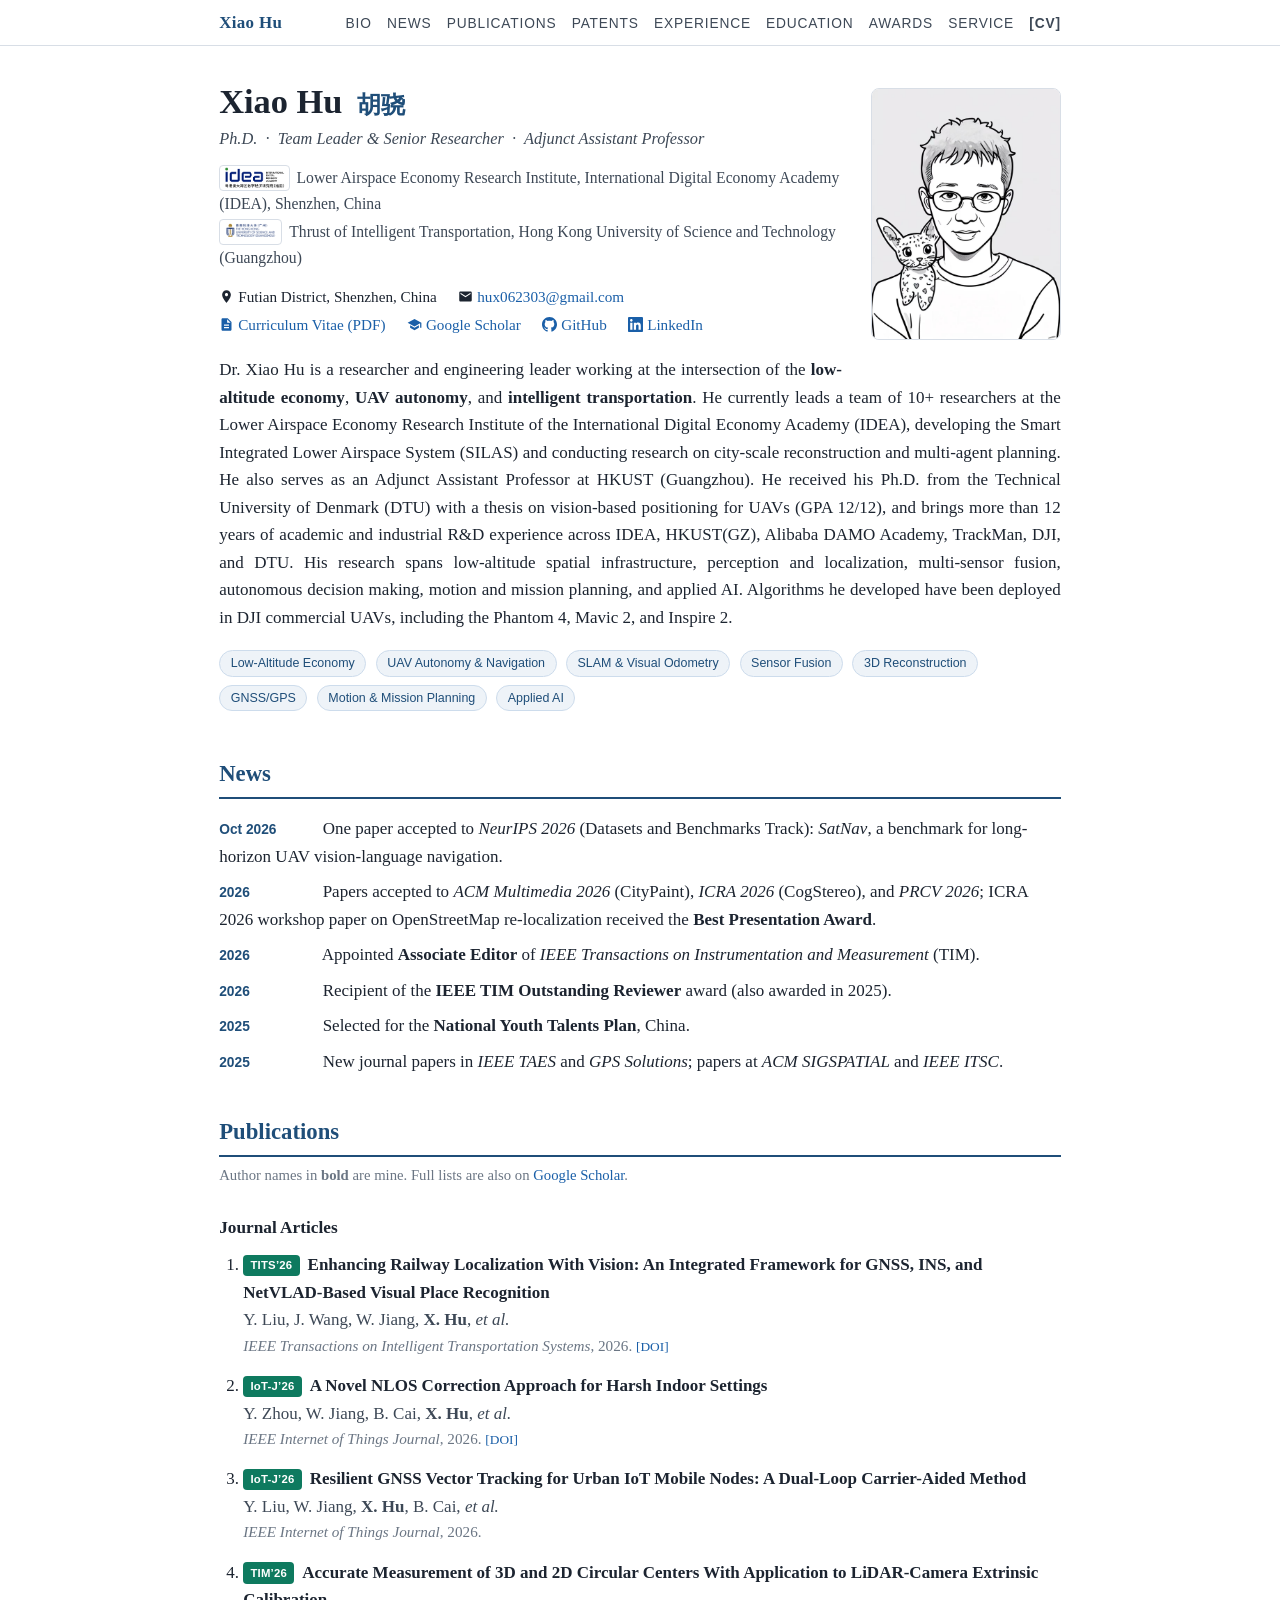
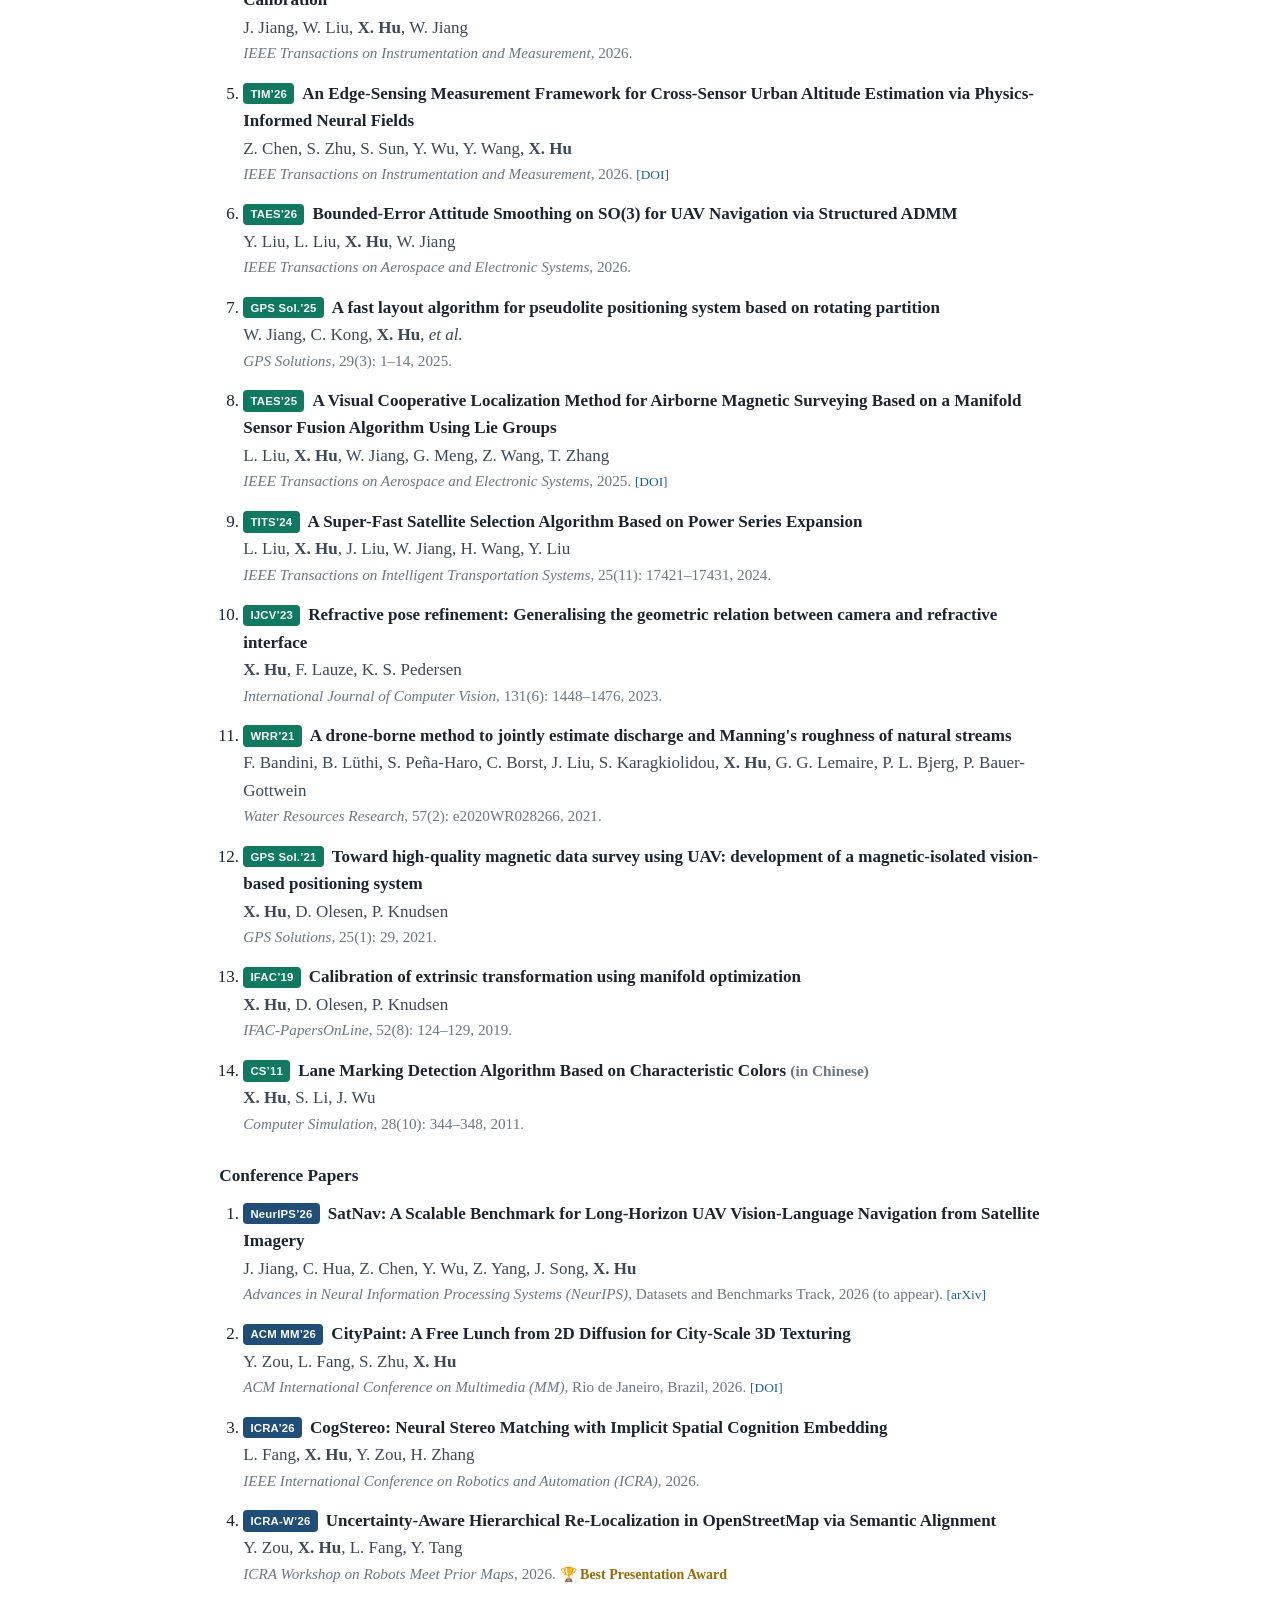
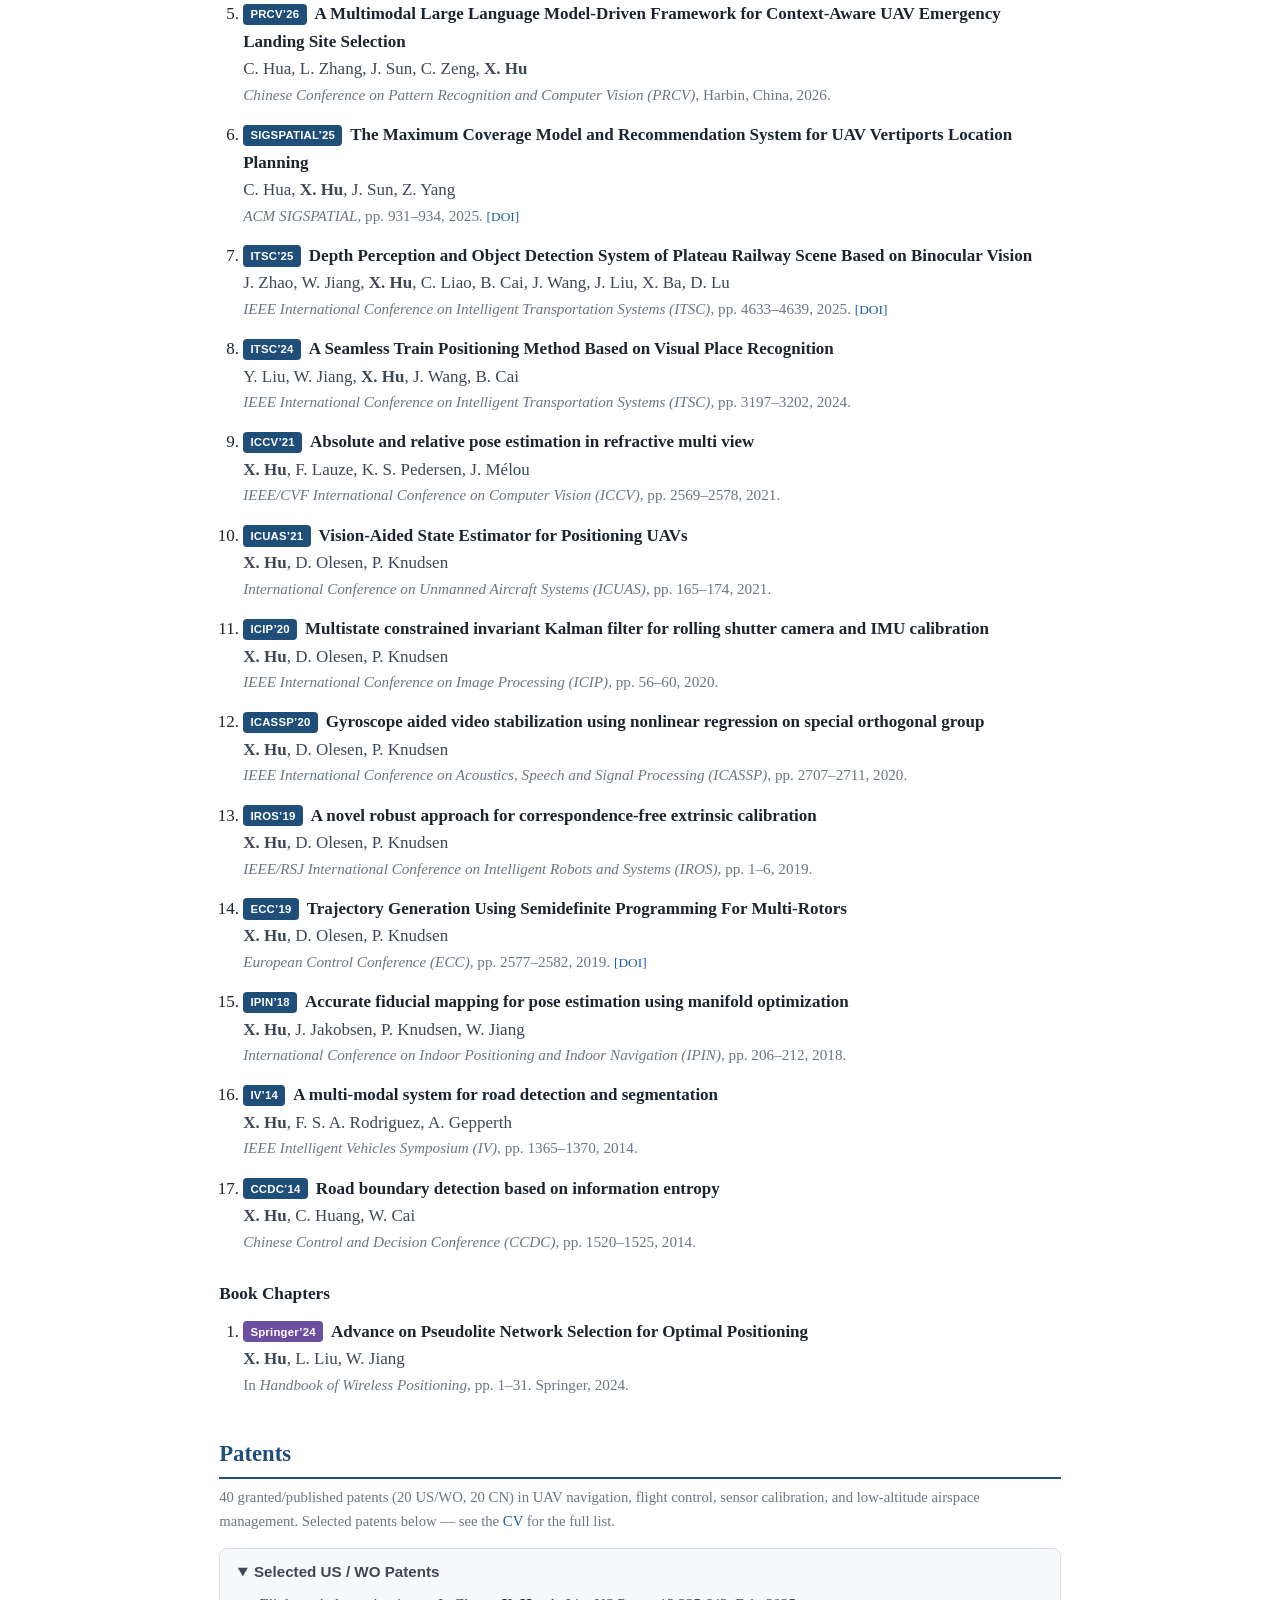
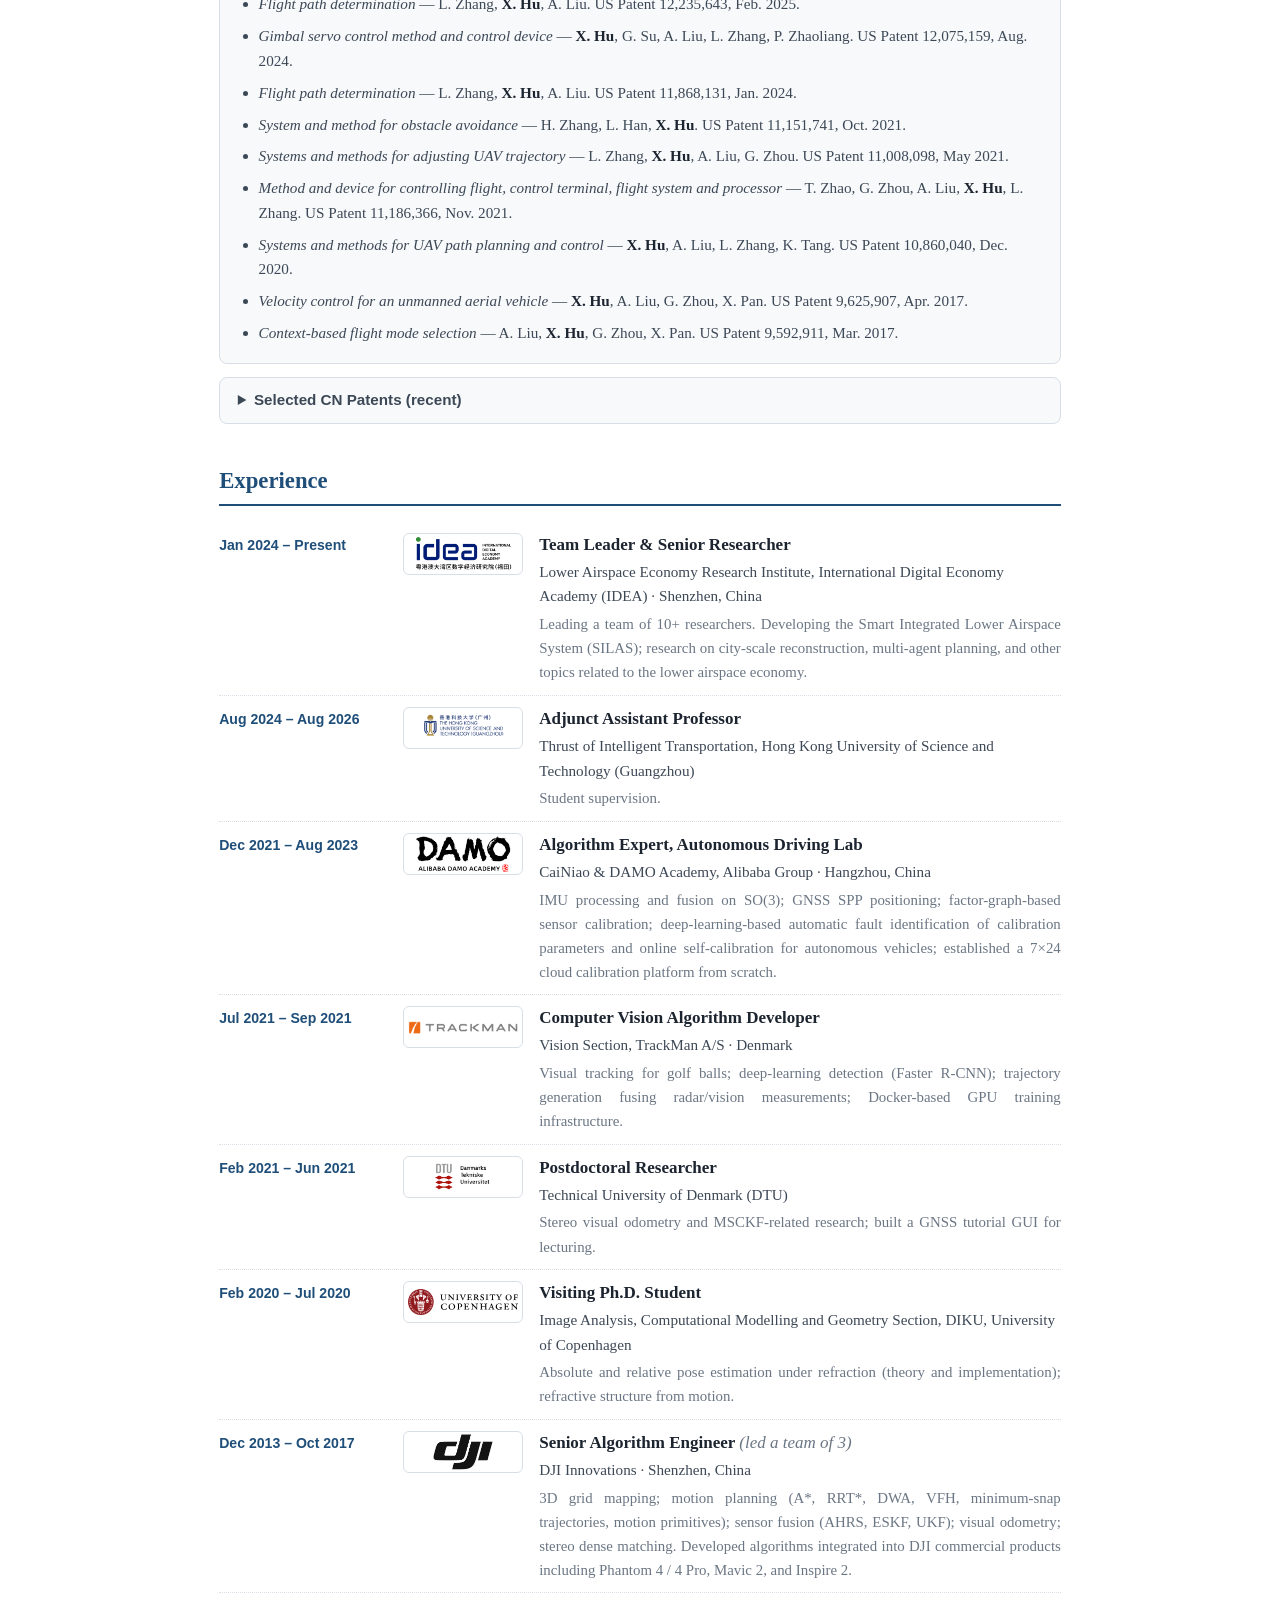
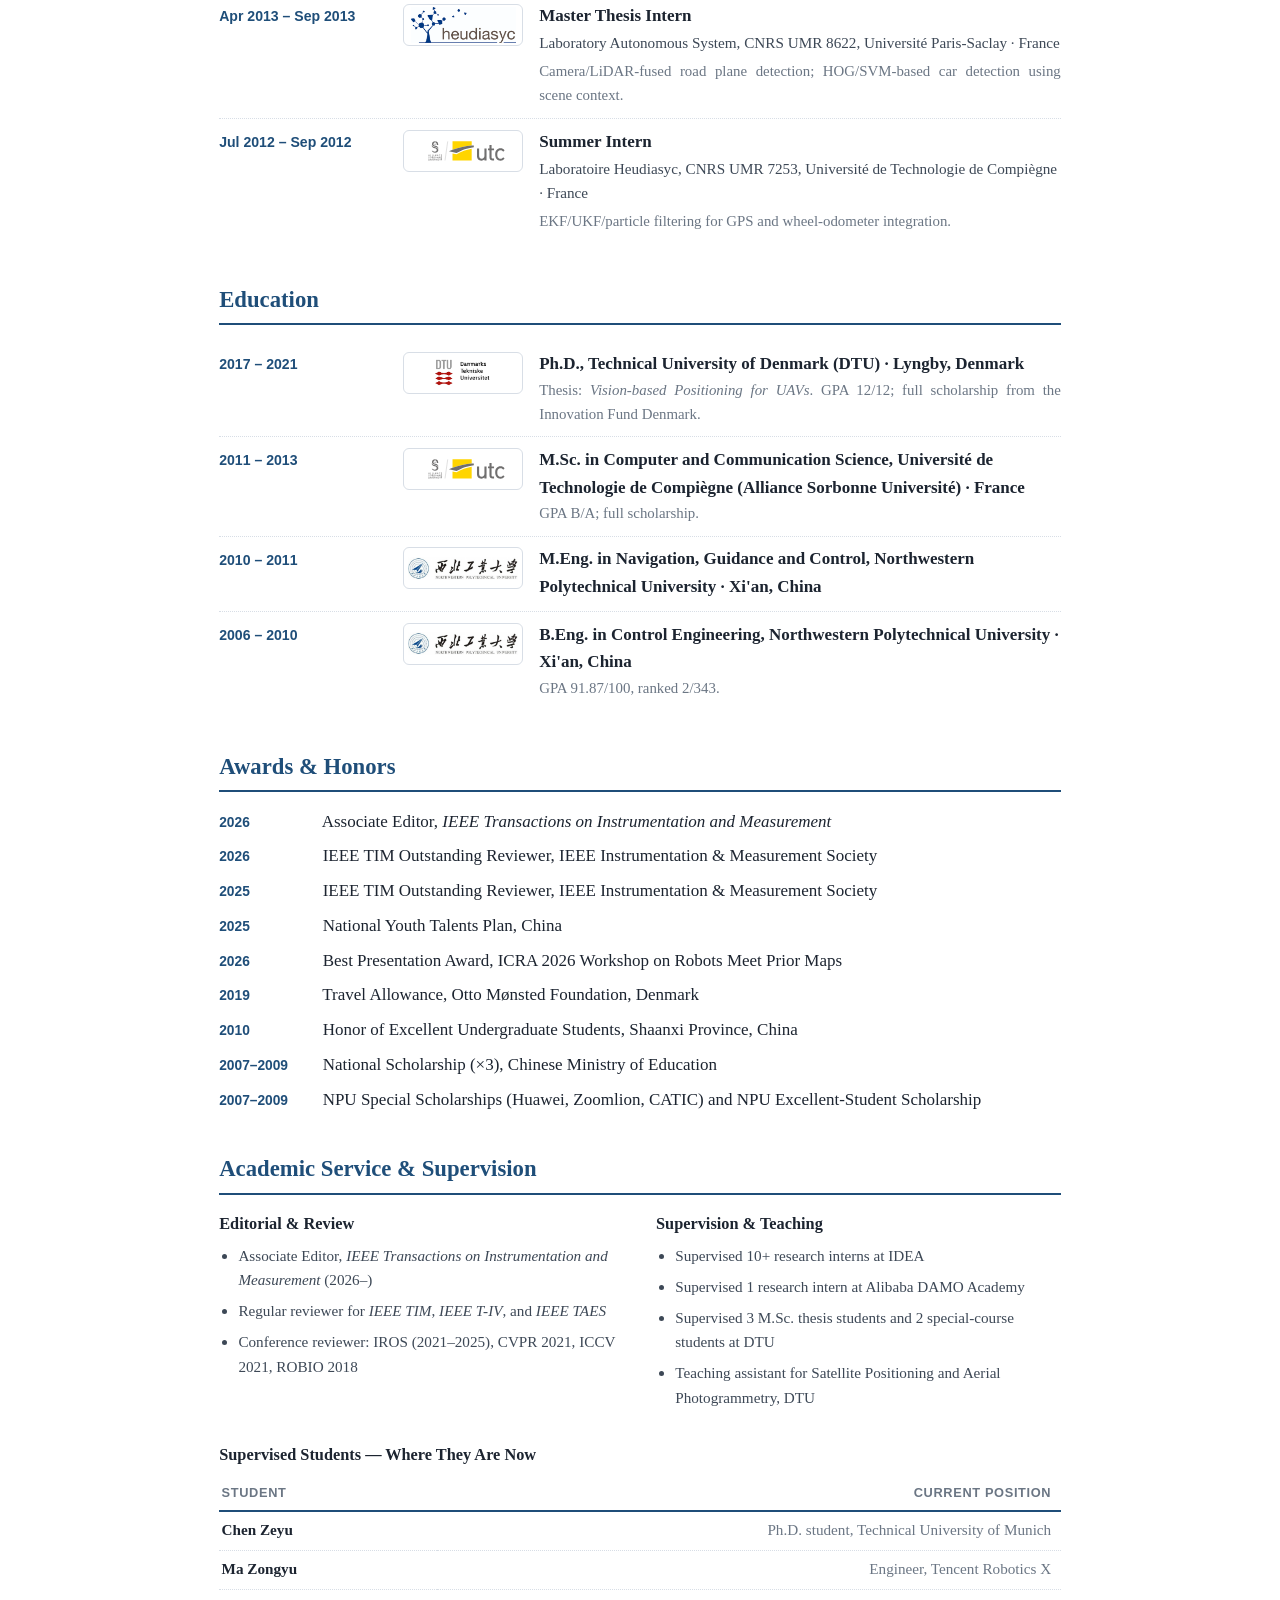
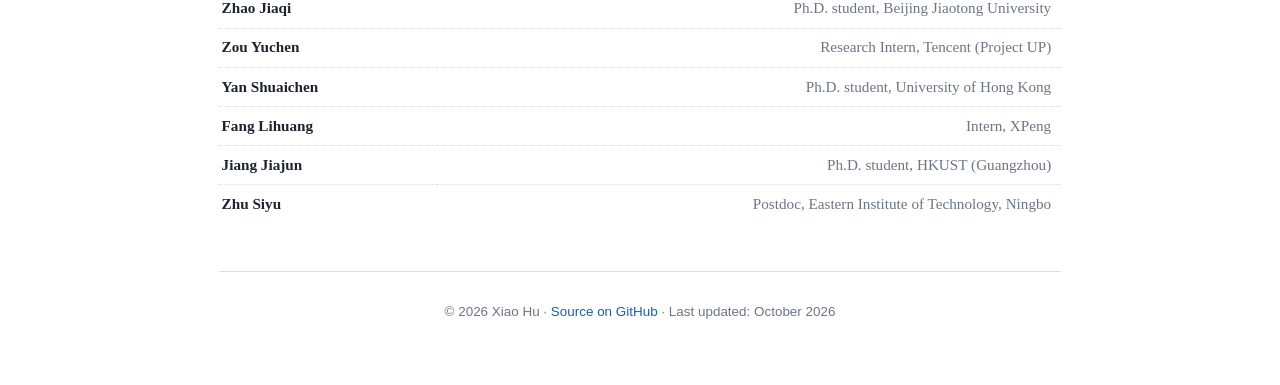
==== index.html @ ad6e4c11 "Students table: justify both ends (names left, positions right); add CSS cache-busting version" ====
<!DOCTYPE html>
<html lang="en">
<head>
  <meta charset="utf-8">
  <meta name="viewport" content="width=device-width, initial-scale=1">
  <title>Xiao Hu (胡骁) — Low-Altitude Economy, UAV Autonomy &amp; Computer Vision</title>
  <meta name="description" content="Dr. Xiao Hu — Team Leader &amp; Senior Researcher at the Lower Airspace Economy Research Institute, IDEA; Adjunct Assistant Professor at HKUST (Guangzhou). Research on UAV autonomy, perception &amp; localization, sensor fusion, and the low-altitude economy.">
  <meta name="author" content="Xiao Hu">
  <meta property="og:title" content="Xiao Hu (胡骁)">
  <meta property="og:description" content="Low-altitude economy, UAV autonomy, perception &amp; localization, sensor fusion.">
  <meta property="og:type" content="profile">
  <link rel="icon" href="data:image/svg+xml,%3Csvg xmlns='http://www.w3.org/2000/svg' viewBox='0 0 64 64'%3E%3Crect width='64' height='64' rx='10' fill='%231f4e79'/%3E%3Ctext x='32' y='42' font-family='Georgia,serif' font-size='26' font-weight='bold' fill='white' text-anchor='middle'%3EXH%3C/text%3E%3C/svg%3E">
  <link rel="stylesheet" href="css/style.css?v=3">
</head>
<body>

<nav class="topnav" id="top" aria-label="Section navigation">
  <div class="nav-inner">
    <a class="nav-name" href="#top">Xiao Hu</a>
    <div class="nav-links">
      <a href="#bio">Bio</a>
      <a href="#news">News</a>
      <a href="#publications">Publications</a>
      <a href="#patents">Patents</a>
      <a href="#experience">Experience</a>
      <a href="#education">Education</a>
      <a href="#awards">Awards</a>
      <a href="#service">Service</a>
      <a class="nav-cv" href="files/cv.pdf" target="_blank" rel="noopener">[CV]</a>
    </div>
  </div>
</nav>

<main class="page">

  <!-- ================= Header ================= -->
  <header class="site-header" id="bio">
    <img class="avatar" src="images/avatar.jpg" alt="Portrait of Xiao Hu" width="220" height="220">
    <h1>Xiao Hu <span class="cn-name">胡骁</span></h1>
    <p class="role">Ph.D. &nbsp;·&nbsp; Team Leader &amp; Senior Researcher &nbsp;·&nbsp; Adjunct Assistant Professor</p>
    <ul class="affiliations">
      <li><img class="affil-logo" src="images/logos/idea.png" alt="IDEA logo" loading="lazy"><a href="https://idea.edu.cn/" target="_blank" rel="noopener">Lower Airspace Economy Research Institute, International Digital Economy Academy (IDEA)</a>, Shenzhen, China</li>
      <li><img class="affil-logo" src="images/logos/hkust-gz.png" alt="HKUST (Guangzhou) logo" loading="lazy"><a href="https://www.hkust-gz.edu.cn/" target="_blank" rel="noopener">Thrust of Intelligent Transportation, Hong Kong University of Science and Technology (Guangzhou)</a></li>
    </ul>
    <p class="contact">
      <span class="contact-item"><svg viewBox="0 0 24 24" aria-hidden="true"><path d="M12 2C8.13 2 5 5.13 5 9c0 5.25 7 13 7 13s7-7.75 7-13c0-3.87-3.13-7-7-7zm0 9.5c-1.38 0-2.5-1.12-2.5-2.5s1.12-2.5 2.5-2.5 2.5 1.12 2.5 2.5-1.12 2.5-2.5 2.5z"/></svg>Futian District, Shenzhen, China</span>
      <span class="contact-item"><svg viewBox="0 0 24 24" aria-hidden="true"><path d="M20 4H4c-1.1 0-1.99.9-1.99 2L2 18c0 1.1.9 2 2 2h16c1.1 0 2-.9 2-2V6c0-1.1-.9-2-2-2zm0 4l-8 5-8-5V6l8 5 8-5v2z"/></svg><a href="mailto:hux062303@gmail.com">hux062303<span style="display:none">-anti-spam-</span>@gmail.com</a></span>
    </p>
    <p class="contact">
      <span class="contact-item"><a href="files/cv.pdf" target="_blank" rel="noopener"><svg viewBox="0 0 24 24" aria-hidden="true"><path d="M14 2H6c-1.1 0-1.99.9-1.99 2L4 20c0 1.1.89 2 1.99 2H18c1.1 0 2-.9 2-2V8l-6-6zm2 16H8v-2h8v2zm0-4H8v-2h8v2zm-3-5V3.5L18.5 9H13z"/></svg>Curriculum Vitae (PDF)</a></span>
      <span class="contact-item"><a href="https://scholar.google.com/citations?user=Ra7B_EoAAAAJ&amp;hl=en" target="_blank" rel="noopener"><svg viewBox="0 0 24 24" aria-hidden="true"><path d="M5 13.18v4L12 21l7-3.82v-4L12 17l-7-3.82zM12 3L1 9l11 6 9-4.91V17h2V9L12 3z"/></svg>Google Scholar</a></span>
      <span class="contact-item"><a href="https://github.com/xiahaa" target="_blank" rel="noopener"><svg viewBox="0 0 24 24" aria-hidden="true"><path d="M12 0c-6.626 0-12 5.373-12 12 0 5.302 3.438 9.8 8.207 11.387.599.111.793-.261.793-.577v-2.234c-3.338.726-4.033-1.416-4.033-1.416-.546-1.387-1.333-1.756-1.333-1.756-1.089-.745.083-.729.083-.729 1.205.084 1.839 1.237 1.839 1.237 1.07 1.834 2.807 1.304 3.492.997.107-.775.418-1.305.762-1.604-2.665-.305-5.467-1.334-5.467-5.931 0-1.311.469-2.381 1.236-3.221-.124-.303-.535-1.524.117-3.176 0 0 1.008-.322 3.301 1.23.957-.266 1.983-.399 3.003-.404 1.02.005 2.047.138 3.006.404 2.291-1.552 3.297-1.23 3.297-1.23.653 1.653.242 2.874.118 3.176.77.84 1.235 1.911 1.235 3.221 0 4.609-2.807 5.624-5.479 5.921.43.372.823 1.102.823 2.222v3.293c0 .319.192.694.801.576 4.765-1.589 8.199-6.086 8.199-11.386 0-6.627-5.373-12-12-12z"/></svg>GitHub</a></span>
      <span class="contact-item"><a href="https://www.linkedin.com/in/xiao-hu-9a213242/" target="_blank" rel="noopener"><svg viewBox="0 0 24 24" aria-hidden="true"><path d="M20.447 20.452h-3.554v-5.569c0-1.328-.027-3.037-1.852-3.037-1.853 0-2.136 1.445-2.136 2.939v5.667H9.351V9h3.414v1.561h.046c.477-.9 1.637-1.85 3.37-1.85 3.601 0 4.267 2.37 4.267 5.455v6.286zM5.337 7.433c-1.144 0-2.063-.926-2.063-2.065 0-1.138.92-2.063 2.063-2.063 1.14 0 2.064.925 2.064 2.063 0 1.139-.925 2.065-2.064 2.065zm1.782 13.019H3.555V9h3.564v11.452zM22.225 0H1.771C.792 0 0 .774 0 1.729v20.542C0 23.227.792 24 1.771 24h20.451C23.2 24 24 23.227 24 22.271V1.729C24 .774 23.2 0 22.225 0z"/></svg>LinkedIn</a></span>
    </p>

    <p class="bio">
      Dr. Xiao Hu is a researcher and engineering leader working at the intersection of the
      <strong>low-altitude economy</strong>, <strong>UAV autonomy</strong>, and <strong>intelligent transportation</strong>.
      He currently leads a team of 10+ researchers at the Lower Airspace Economy Research Institute of the
      International Digital Economy Academy (IDEA), developing the Smart Integrated Lower Airspace System (SILAS)
      and conducting research on city-scale reconstruction and multi-agent planning. He also serves as an Adjunct
      Assistant Professor at HKUST (Guangzhou). He received his Ph.D. from the Technical University of Denmark (DTU)
      with a thesis on vision-based positioning for UAVs (GPA 12/12), and brings more than 12 years of academic and
      industrial R&amp;D experience across IDEA, HKUST(GZ), Alibaba DAMO Academy, TrackMan, DJI, and DTU.
      His research spans low-altitude spatial infrastructure, perception and localization, multi-sensor fusion,
      autonomous decision making, motion and mission planning, and applied AI. Algorithms he developed have been
      deployed in DJI commercial UAVs, including the Phantom 4, Mavic 2, and Inspire 2.
    </p>

    <p class="interests">
      <span class="chip">Low-Altitude Economy</span>
      <span class="chip">UAV Autonomy &amp; Navigation</span>
      <span class="chip">SLAM &amp; Visual Odometry</span>
      <span class="chip">Sensor Fusion</span>
      <span class="chip">3D Reconstruction</span>
      <span class="chip">GNSS/GPS</span>
      <span class="chip">Motion &amp; Mission Planning</span>
      <span class="chip">Applied AI</span>
    </p>
  </header>

  <!-- ================= News ================= -->
  <section id="news" class="section">
    <h2>News</h2>
    <ul class="news-list">
      <li><span class="date">Oct 2026</span> One paper accepted to <em>NeurIPS 2026</em> (Datasets and Benchmarks Track): <em>SatNav</em>, a benchmark for long-horizon UAV vision-language navigation.</li>
      <li><span class="date">2026</span> Papers accepted to <em>ACM Multimedia 2026</em> (CityPaint), <em>ICRA 2026</em> (CogStereo), and <em>PRCV 2026</em>; ICRA 2026 workshop paper on OpenStreetMap re-localization received the <strong>Best Presentation Award</strong>.</li>
      <li><span class="date">2026</span> Appointed <strong>Associate Editor</strong> of <em>IEEE Transactions on Instrumentation and Measurement</em> (TIM).</li>
      <li><span class="date">2026</span> Recipient of the <strong>IEEE TIM Outstanding Reviewer</strong> award (also awarded in 2025).</li>
      <li><span class="date">2025</span> Selected for the <strong>National Youth Talents Plan</strong>, China.</li>
      <li><span class="date">2025</span> New journal papers in <em>IEEE TAES</em> and <em>GPS Solutions</em>; papers at <em>ACM SIGSPATIAL</em> and <em>IEEE ITSC</em>.</li>
    </ul>
  </section>

  <!-- ================= Publications ================= -->
  <section id="publications" class="section">
    <h2>Publications</h2>
    <p class="section-note">Author names in <strong>bold</strong> are mine. Full lists are also on
      <a href="https://scholar.google.com/citations?user=Ra7B_EoAAAAJ&amp;hl=en" target="_blank" rel="noopener">Google Scholar</a>.</p>

    <h3 class="pub-group">Journal Articles</h3>
    <ol class="pubs">
      <li>
        <div class="pub-title"><span class="venue-badge vb-journal">TITS’26</span>Enhancing Railway Localization With Vision: An Integrated Framework for GNSS, INS, and NetVLAD-Based Visual Place Recognition</div>
        <div class="pub-authors">Y. Liu, J. Wang, W. Jiang, <strong>X. Hu</strong>, <em>et al.</em></div>
        <div class="pub-venue"><em>IEEE Transactions on Intelligent Transportation Systems</em>, 2026. <a class="pub-link" href="https://doi.org/10.1109/TITS.2026.3676455" target="_blank" rel="noopener">[DOI]</a></div>
      </li>
      <li>
        <div class="pub-title"><span class="venue-badge vb-journal">IoT-J’26</span>A Novel NLOS Correction Approach for Harsh Indoor Settings</div>
        <div class="pub-authors">Y. Zhou, W. Jiang, B. Cai, <strong>X. Hu</strong>, <em>et al.</em></div>
        <div class="pub-venue"><em>IEEE Internet of Things Journal</em>, 2026. <a class="pub-link" href="https://doi.org/10.1109/JIOT.2026.3658778" target="_blank" rel="noopener">[DOI]</a></div>
      </li>
      <li>
        <div class="pub-title"><span class="venue-badge vb-journal">IoT-J’26</span>Resilient GNSS Vector Tracking for Urban IoT Mobile Nodes: A Dual-Loop Carrier-Aided Method</div>
        <div class="pub-authors">Y. Liu, W. Jiang, <strong>X. Hu</strong>, B. Cai, <em>et al.</em></div>
        <div class="pub-venue"><em>IEEE Internet of Things Journal</em>, 2026.</div>
      </li>
      <li>
        <div class="pub-title"><span class="venue-badge vb-journal">TIM’26</span>Accurate Measurement of 3D and 2D Circular Centers With Application to LiDAR-Camera Extrinsic Calibration</div>
        <div class="pub-authors">J. Jiang, W. Liu, <strong>X. Hu</strong>, W. Jiang</div>
        <div class="pub-venue"><em>IEEE Transactions on Instrumentation and Measurement</em>, 2026.</div>
      </li>
      <li>
        <div class="pub-title"><span class="venue-badge vb-journal">TIM’26</span>An Edge-Sensing Measurement Framework for Cross-Sensor Urban Altitude Estimation via Physics-Informed Neural Fields</div>
        <div class="pub-authors">Z. Chen, S. Zhu, S. Sun, Y. Wu, Y. Wang, <strong>X. Hu</strong></div>
        <div class="pub-venue"><em>IEEE Transactions on Instrumentation and Measurement</em>, 2026. <a class="pub-link" href="https://doi.org/10.1109/TIM.2026.3699687" target="_blank" rel="noopener">[DOI]</a></div>
      </li>
      <li>
        <div class="pub-title"><span class="venue-badge vb-journal">TAES’26</span>Bounded-Error Attitude Smoothing on SO(3) for UAV Navigation via Structured ADMM</div>
        <div class="pub-authors">Y. Liu, L. Liu, <strong>X. Hu</strong>, W. Jiang</div>
        <div class="pub-venue"><em>IEEE Transactions on Aerospace and Electronic Systems</em>, 2026.</div>
      </li>
      <li>
        <div class="pub-title"><span class="venue-badge vb-journal">GPS Sol.’25</span>A fast layout algorithm for pseudolite positioning system based on rotating partition</div>
        <div class="pub-authors">W. Jiang, C. Kong, <strong>X. Hu</strong>, <em>et al.</em></div>
        <div class="pub-venue"><em>GPS Solutions</em>, 29(3): 1–14, 2025.</div>
      </li>
      <li>
        <div class="pub-title"><span class="venue-badge vb-journal">TAES’25</span>A Visual Cooperative Localization Method for Airborne Magnetic Surveying Based on a Manifold Sensor Fusion Algorithm Using Lie Groups</div>
        <div class="pub-authors">L. Liu, <strong>X. Hu</strong>, W. Jiang, G. Meng, Z. Wang, T. Zhang</div>
        <div class="pub-venue"><em>IEEE Transactions on Aerospace and Electronic Systems</em>, 2025. <a class="pub-link" href="https://doi.org/10.1109/TAES.2025.3585902" target="_blank" rel="noopener">[DOI]</a></div>
      </li>
      <li>
        <div class="pub-title"><span class="venue-badge vb-journal">TITS’24</span>A Super-Fast Satellite Selection Algorithm Based on Power Series Expansion</div>
        <div class="pub-authors">L. Liu, <strong>X. Hu</strong>, J. Liu, W. Jiang, H. Wang, Y. Liu</div>
        <div class="pub-venue"><em>IEEE Transactions on Intelligent Transportation Systems</em>, 25(11): 17421–17431, 2024.</div>
      </li>
      <li>
        <div class="pub-title"><span class="venue-badge vb-journal">IJCV’23</span>Refractive pose refinement: Generalising the geometric relation between camera and refractive interface</div>
        <div class="pub-authors"><strong>X. Hu</strong>, F. Lauze, K. S. Pedersen</div>
        <div class="pub-venue"><em>International Journal of Computer Vision</em>, 131(6): 1448–1476, 2023.</div>
      </li>
      <li>
        <div class="pub-title"><span class="venue-badge vb-journal">WRR’21</span>A drone-borne method to jointly estimate discharge and Manning's roughness of natural streams</div>
        <div class="pub-authors">F. Bandini, B. Lüthi, S. Peña-Haro, C. Borst, J. Liu, S. Karagkiolidou, <strong>X. Hu</strong>, G. G. Lemaire, P. L. Bjerg, P. Bauer-Gottwein</div>
        <div class="pub-venue"><em>Water Resources Research</em>, 57(2): e2020WR028266, 2021.</div>
      </li>
      <li>
        <div class="pub-title"><span class="venue-badge vb-journal">GPS Sol.’21</span>Toward high-quality magnetic data survey using UAV: development of a magnetic-isolated vision-based positioning system</div>
        <div class="pub-authors"><strong>X. Hu</strong>, D. Olesen, P. Knudsen</div>
        <div class="pub-venue"><em>GPS Solutions</em>, 25(1): 29, 2021.</div>
      </li>
      <li>
        <div class="pub-title"><span class="venue-badge vb-journal">IFAC’19</span>Calibration of extrinsic transformation using manifold optimization</div>
        <div class="pub-authors"><strong>X. Hu</strong>, D. Olesen, P. Knudsen</div>
        <div class="pub-venue"><em>IFAC-PapersOnLine</em>, 52(8): 124–129, 2019.</div>
      </li>
      <li>
        <div class="pub-title"><span class="venue-badge vb-journal">CS’11</span>Lane Marking Detection Algorithm Based on Characteristic Colors <span class="pub-note">(in Chinese)</span></div>
        <div class="pub-authors"><strong>X. Hu</strong>, S. Li, J. Wu</div>
        <div class="pub-venue"><em>Computer Simulation</em>, 28(10): 344–348, 2011.</div>
      </li>
    </ol>

    <h3 class="pub-group">Conference Papers</h3>
    <ol class="pubs">
      <li>
        <div class="pub-title"><span class="venue-badge vb-conf">NeurIPS’26</span>SatNav: A Scalable Benchmark for Long-Horizon UAV Vision-Language Navigation from Satellite Imagery</div>
        <div class="pub-authors">J. Jiang, C. Hua, Z. Chen, Y. Wu, Z. Yang, J. Song, <strong>X. Hu</strong></div>
        <div class="pub-venue"><em>Advances in Neural Information Processing Systems (NeurIPS)</em>, Datasets and Benchmarks Track, 2026 (to appear). <a class="pub-link" href="https://arxiv.org/abs/2609.31507" target="_blank" rel="noopener">[arXiv]</a></div>
      </li>
      <li>
        <div class="pub-title"><span class="venue-badge vb-conf">ACM MM’26</span>CityPaint: A Free Lunch from 2D Diffusion for City-Scale 3D Texturing</div>
        <div class="pub-authors">Y. Zou, L. Fang, S. Zhu, <strong>X. Hu</strong></div>
        <div class="pub-venue"><em>ACM International Conference on Multimedia (MM)</em>, Rio de Janeiro, Brazil, 2026. <a class="pub-link" href="https://doi.org/10.1145/3767308.3835893" target="_blank" rel="noopener">[DOI]</a></div>
      </li>
      <li>
        <div class="pub-title"><span class="venue-badge vb-conf">ICRA’26</span>CogStereo: Neural Stereo Matching with Implicit Spatial Cognition Embedding</div>
        <div class="pub-authors">L. Fang, <strong>X. Hu</strong>, Y. Zou, H. Zhang</div>
        <div class="pub-venue"><em>IEEE International Conference on Robotics and Automation (ICRA)</em>, 2026.</div>
      </li>
      <li>
        <div class="pub-title"><span class="venue-badge vb-conf">ICRA-W’26</span>Uncertainty-Aware Hierarchical Re-Localization in OpenStreetMap via Semantic Alignment</div>
        <div class="pub-authors">Y. Zou, <strong>X. Hu</strong>, L. Fang, Y. Tang</div>
        <div class="pub-venue"><em>ICRA Workshop on Robots Meet Prior Maps</em>, 2026. <span class="award">🏆 Best Presentation Award</span></div>
      </li>
      <li>
        <div class="pub-title"><span class="venue-badge vb-conf">PRCV’26</span>A Multimodal Large Language Model-Driven Framework for Context-Aware UAV Emergency Landing Site Selection</div>
        <div class="pub-authors">C. Hua, L. Zhang, J. Sun, C. Zeng, <strong>X. Hu</strong></div>
        <div class="pub-venue"><em>Chinese Conference on Pattern Recognition and Computer Vision (PRCV)</em>, Harbin, China, 2026.</div>
      </li>
      <li>
        <div class="pub-title"><span class="venue-badge vb-conf">SIGSPATIAL’25</span>The Maximum Coverage Model and Recommendation System for UAV Vertiports Location Planning</div>
        <div class="pub-authors">C. Hua, <strong>X. Hu</strong>, J. Sun, Z. Yang</div>
        <div class="pub-venue"><em>ACM SIGSPATIAL</em>, pp. 931–934, 2025. <a class="pub-link" href="https://doi.org/10.1145/3748636.3764159" target="_blank" rel="noopener">[DOI]</a></div>
      </li>
      <li>
        <div class="pub-title"><span class="venue-badge vb-conf">ITSC’25</span>Depth Perception and Object Detection System of Plateau Railway Scene Based on Binocular Vision</div>
        <div class="pub-authors">J. Zhao, W. Jiang, <strong>X. Hu</strong>, C. Liao, B. Cai, J. Wang, J. Liu, X. Ba, D. Lu</div>
        <div class="pub-venue"><em>IEEE International Conference on Intelligent Transportation Systems (ITSC)</em>, pp. 4633–4639, 2025. <a class="pub-link" href="https://doi.org/10.1109/ITSC60802.2025.11423453" target="_blank" rel="noopener">[DOI]</a></div>
      </li>
      <li>
        <div class="pub-title"><span class="venue-badge vb-conf">ITSC’24</span>A Seamless Train Positioning Method Based on Visual Place Recognition</div>
        <div class="pub-authors">Y. Liu, W. Jiang, <strong>X. Hu</strong>, J. Wang, B. Cai</div>
        <div class="pub-venue"><em>IEEE International Conference on Intelligent Transportation Systems (ITSC)</em>, pp. 3197–3202, 2024.</div>
      </li>
      <li>
        <div class="pub-title"><span class="venue-badge vb-conf">ICCV’21</span>Absolute and relative pose estimation in refractive multi view</div>
        <div class="pub-authors"><strong>X. Hu</strong>, F. Lauze, K. S. Pedersen, J. Mélou</div>
        <div class="pub-venue"><em>IEEE/CVF International Conference on Computer Vision (ICCV)</em>, pp. 2569–2578, 2021.</div>
      </li>
      <li>
        <div class="pub-title"><span class="venue-badge vb-conf">ICUAS’21</span>Vision-Aided State Estimator for Positioning UAVs</div>
        <div class="pub-authors"><strong>X. Hu</strong>, D. Olesen, P. Knudsen</div>
        <div class="pub-venue"><em>International Conference on Unmanned Aircraft Systems (ICUAS)</em>, pp. 165–174, 2021.</div>
      </li>
      <li>
        <div class="pub-title"><span class="venue-badge vb-conf">ICIP’20</span>Multistate constrained invariant Kalman filter for rolling shutter camera and IMU calibration</div>
        <div class="pub-authors"><strong>X. Hu</strong>, D. Olesen, P. Knudsen</div>
        <div class="pub-venue"><em>IEEE International Conference on Image Processing (ICIP)</em>, pp. 56–60, 2020.</div>
      </li>
      <li>
        <div class="pub-title"><span class="venue-badge vb-conf">ICASSP’20</span>Gyroscope aided video stabilization using nonlinear regression on special orthogonal group</div>
        <div class="pub-authors"><strong>X. Hu</strong>, D. Olesen, P. Knudsen</div>
        <div class="pub-venue"><em>IEEE International Conference on Acoustics, Speech and Signal Processing (ICASSP)</em>, pp. 2707–2711, 2020.</div>
      </li>
      <li>
        <div class="pub-title"><span class="venue-badge vb-conf">IROS’19</span>A novel robust approach for correspondence-free extrinsic calibration</div>
        <div class="pub-authors"><strong>X. Hu</strong>, D. Olesen, P. Knudsen</div>
        <div class="pub-venue"><em>IEEE/RSJ International Conference on Intelligent Robots and Systems (IROS)</em>, pp. 1–6, 2019.</div>
      </li>
      <li>
        <div class="pub-title"><span class="venue-badge vb-conf">ECC’19</span>Trajectory Generation Using Semidefinite Programming For Multi-Rotors</div>
        <div class="pub-authors"><strong>X. Hu</strong>, D. Olesen, P. Knudsen</div>
        <div class="pub-venue"><em>European Control Conference (ECC)</em>, pp. 2577–2582, 2019. <a class="pub-link" href="https://doi.org/10.23919/ECC.2019.8795662" target="_blank" rel="noopener">[DOI]</a></div>
      </li>
      <li>
        <div class="pub-title"><span class="venue-badge vb-conf">IPIN’18</span>Accurate fiducial mapping for pose estimation using manifold optimization</div>
        <div class="pub-authors"><strong>X. Hu</strong>, J. Jakobsen, P. Knudsen, W. Jiang</div>
        <div class="pub-venue"><em>International Conference on Indoor Positioning and Indoor Navigation (IPIN)</em>, pp. 206–212, 2018.</div>
      </li>
      <li>
        <div class="pub-title"><span class="venue-badge vb-conf">IV’14</span>A multi-modal system for road detection and segmentation</div>
        <div class="pub-authors"><strong>X. Hu</strong>, F. S. A. Rodriguez, A. Gepperth</div>
        <div class="pub-venue"><em>IEEE Intelligent Vehicles Symposium (IV)</em>, pp. 1365–1370, 2014.</div>
      </li>
      <li>
        <div class="pub-title"><span class="venue-badge vb-conf">CCDC’14</span>Road boundary detection based on information entropy</div>
        <div class="pub-authors"><strong>X. Hu</strong>, C. Huang, W. Cai</div>
        <div class="pub-venue"><em>Chinese Control and Decision Conference (CCDC)</em>, pp. 1520–1525, 2014.</div>
      </li>
    </ol>

    <h3 class="pub-group">Book Chapters</h3>
    <ol class="pubs">
      <li>
        <div class="pub-title"><span class="venue-badge vb-book">Springer’24</span>Advance on Pseudolite Network Selection for Optimal Positioning</div>
        <div class="pub-authors"><strong>X. Hu</strong>, L. Liu, W. Jiang</div>
        <div class="pub-venue">In <em>Handbook of Wireless Positioning</em>, pp. 1–31. Springer, 2024.</div>
      </li>
    </ol>

  </section>

  <!-- ================= Patents ================= -->
  <section id="patents" class="section">
    <h2>Patents</h2>
    <p class="section-note">40 granted/published patents (20 US/WO, 20 CN) in UAV navigation, flight control, sensor calibration, and low-altitude airspace management. Selected patents below — see the <a href="files/cv.pdf" target="_blank" rel="noopener">CV</a> for the full list.</p>

    <details class="patent-group" open>
      <summary><strong>Selected US / WO Patents</strong></summary>
      <ul class="patents">
        <li><em>Flight path determination</em> — L. Zhang, <strong>X. Hu</strong>, A. Liu. US Patent 12,235,643, Feb. 2025.</li>
        <li><em>Gimbal servo control method and control device</em> — <strong>X. Hu</strong>, G. Su, A. Liu, L. Zhang, P. Zhaoliang. US Patent 12,075,159, Aug. 2024.</li>
        <li><em>Flight path determination</em> — L. Zhang, <strong>X. Hu</strong>, A. Liu. US Patent 11,868,131, Jan. 2024.</li>
        <li><em>System and method for obstacle avoidance</em> — H. Zhang, L. Han, <strong>X. Hu</strong>. US Patent 11,151,741, Oct. 2021.</li>
        <li><em>Systems and methods for adjusting UAV trajectory</em> — L. Zhang, <strong>X. Hu</strong>, A. Liu, G. Zhou. US Patent 11,008,098, May 2021.</li>
        <li><em>Method and device for controlling flight, control terminal, flight system and processor</em> — T. Zhao, G. Zhou, A. Liu, <strong>X. Hu</strong>, L. Zhang. US Patent 11,186,366, Nov. 2021.</li>
        <li><em>Systems and methods for UAV path planning and control</em> — <strong>X. Hu</strong>, A. Liu, L. Zhang, K. Tang. US Patent 10,860,040, Dec. 2020.</li>
        <li><em>Velocity control for an unmanned aerial vehicle</em> — <strong>X. Hu</strong>, A. Liu, G. Zhou, X. Pan. US Patent 9,625,907, Apr. 2017.</li>
        <li><em>Context-based flight mode selection</em> — A. Liu, <strong>X. Hu</strong>, G. Zhou, X. Pan. US Patent 9,592,911, Mar. 2017.</li>
      </ul>
    </details>

    <details class="patent-group">
      <summary><strong>Selected CN Patents (recent)</strong></summary>
      <ul class="patents">
        <li><em>Navigation Methods and Devices for Space Mobile Devices</em> — J. Chen, J. Nie, H. Xiong, <strong>X. Hu</strong>, F. Chen, S. Li. CN Patent CN121,115,856 A, Dec. 2025.</li>
        <li><em>Unmanned Aerial Vehicle Landing Site Selection Recommendation Method</em> — J. Sun, C. Hua, <strong>X. Hu</strong>, Z. Yang, S. Li. CN Patent CN121,119,467 A, Dec. 2025.</li>
        <li><em>Optimization Method of Depth Estimation Model</em> — <strong>X. Hu</strong>, J. Zhao, J. Sun, S. Li. CN Patent CN121,120,739 A, Dec. 2025.</li>
        <li><em>Flight Path Planning Methods and Devices</em> — Y. Wang, Z. Chen, <strong>X. Hu</strong>, W. Nie, F. Chen, S. Li. CN Patent CN121,113,080 A, Dec. 2025.</li>
        <li><em>Configuration Method for an Optical Flow Estimation Model</em> — <strong>X. Hu</strong>, L. Fang, J. Sun, F. Chen, S. Li. CN Patent CN121,120,706 A, Dec. 2025.</li>
        <li><em>4D Space-Time Field Construction Based on Neural Field Reconstruction</em> — <strong>X. Hu</strong>, Z. Chen, Y. Ma, J. Sun, S. Li. CN Patent CN121,120,981 A, Dec. 2025.</li>
        <li><em>Methods and Devices for Predicting Flight Trajectories</em> — <strong>X. Hu</strong>, L. Lai, F. Chen, L. Wang, S. Li. CN Patent CN121,122,085 A, Dec. 2025.</li>
        <li><em>Space Mobile Equipment Identity Verification Method and Device</em> — <strong>X. Hu</strong>, Y. Zou, J. Sun, Y. Tang, S. Li. CN Patent CN120,150,951 A, Jun. 2025.</li>
        <li><em>Method and Device for Dividing Airspace</em> — J. Sun, Y. Tang, <strong>X. Hu</strong>, S. Li. CN Patent CN120,220,484 B, Jun. 2025.</li>
        <li><em>Method and Device for Tracking and Monitoring Low-Altitude Flying Objects</em> — Y. Tang, <strong>X. Hu</strong>, L. Wang, S. Li. CN Patent CN119,738,812 A, Apr. 2025.</li>
        <li><em>Fast Satellite Selection Method for Satellite Navigation Systems</em> — L. Liu, G. Meng, <strong>X. Hu</strong>, Z. Wang, W. Jiang. CN Patent CN118,091,714 A, May 2024.</li>
      </ul>
    </details>
  </section>

  <!-- ================= Experience ================= -->
  <section id="experience" class="section">
    <h2>Experience</h2>
    <ul class="timeline">
      <li>
        <div class="when">Jan 2024 – Present</div>
        <img class="org-logo" src="images/logos/idea.png" alt="" loading="lazy">
        <div class="what">
          <div class="title">Team Leader &amp; Senior Researcher</div>
          <div class="org">Lower Airspace Economy Research Institute, International Digital Economy Academy (IDEA) · Shenzhen, China</div>
          <div class="desc">Leading a team of 10+ researchers. Developing the Smart Integrated Lower Airspace System (SILAS); research on city-scale reconstruction, multi-agent planning, and other topics related to the lower airspace economy.</div>
        </div>
      </li>
      <li>
        <div class="when">Aug 2024 – Aug 2026</div>
        <img class="org-logo" src="images/logos/hkust-gz.png" alt="" loading="lazy">
        <div class="what">
          <div class="title">Adjunct Assistant Professor</div>
          <div class="org">Thrust of Intelligent Transportation, Hong Kong University of Science and Technology (Guangzhou)</div>
          <div class="desc">Student supervision.</div>
        </div>
      </li>
      <li>
        <div class="when">Dec 2021 – Aug 2023</div>
        <img class="org-logo" src="images/logos/alibaba.png" alt="" loading="lazy">
        <div class="what">
          <div class="title">Algorithm Expert, Autonomous Driving Lab</div>
          <div class="org">CaiNiao &amp; DAMO Academy, Alibaba Group · Hangzhou, China</div>
          <div class="desc">IMU processing and fusion on SO(3); GNSS SPP positioning; factor-graph-based sensor calibration; deep-learning-based automatic fault identification of calibration parameters and online self-calibration for autonomous vehicles; established a 7×24 cloud calibration platform from scratch.</div>
        </div>
      </li>
      <li>
        <div class="when">Jul 2021 – Sep 2021</div>
        <img class="org-logo" src="images/logos/TRACKMAN.png" alt="" loading="lazy">
        <div class="what">
          <div class="title">Computer Vision Algorithm Developer</div>
          <div class="org">Vision Section, TrackMan A/S · Denmark</div>
          <div class="desc">Visual tracking for golf balls; deep-learning detection (Faster R-CNN); trajectory generation fusing radar/vision measurements; Docker-based GPU training infrastructure.</div>
        </div>
      </li>
      <li>
        <div class="when">Feb 2021 – Jun 2021</div>
        <img class="org-logo" src="images/logos/DTU-logo.png" alt="" loading="lazy">
        <div class="what">
          <div class="title">Postdoctoral Researcher</div>
          <div class="org">Technical University of Denmark (DTU)</div>
          <div class="desc">Stereo visual odometry and MSCKF-related research; built a GNSS tutorial GUI for lecturing.</div>
        </div>
      </li>
      <li>
        <div class="when">Feb 2020 – Jul 2020</div>
        <img class="org-logo" src="images/logos/ku.svg" alt="" loading="lazy">
        <div class="what">
          <div class="title">Visiting Ph.D. Student</div>
          <div class="org">Image Analysis, Computational Modelling and Geometry Section, DIKU, University of Copenhagen</div>
          <div class="desc">Absolute and relative pose estimation under refraction (theory and implementation); refractive structure from motion.</div>
        </div>
      </li>
      <li>
        <div class="when">Dec 2013 – Oct 2017</div>
        <img class="org-logo" src="images/logos/dji.jpg" alt="" loading="lazy">
        <div class="what">
          <div class="title">Senior Algorithm Engineer <span class="note">(led a team of 3)</span></div>
          <div class="org">DJI Innovations · Shenzhen, China</div>
          <div class="desc">3D grid mapping; motion planning (A*, RRT*, DWA, VFH, minimum-snap trajectories, motion primitives); sensor fusion (AHRS, ESKF, UKF); visual odometry; stereo dense matching. Developed algorithms integrated into DJI commercial products including Phantom 4 / 4 Pro, Mavic 2, and Inspire 2.</div>
        </div>
      </li>
      <li>
        <div class="when">Apr 2013 – Sep 2013</div>
        <img class="org-logo" src="images/logos/cnrs.png" alt="" loading="lazy">
        <div class="what">
          <div class="title">Master Thesis Intern</div>
          <div class="org">Laboratory Autonomous System, CNRS UMR 8622, Université Paris-Saclay · France</div>
          <div class="desc">Camera/LiDAR-fused road plane detection; HOG/SVM-based car detection using scene context.</div>
        </div>
      </li>
      <li>
        <div class="when">Jul 2012 – Sep 2012</div>
        <img class="org-logo" src="images/logos/utc.svg" alt="" loading="lazy">
        <div class="what">
          <div class="title">Summer Intern</div>
          <div class="org">Laboratoire Heudiasyc, CNRS UMR 7253, Université de Technologie de Compiègne · France</div>
          <div class="desc">EKF/UKF/particle filtering for GPS and wheel-odometer integration.</div>
        </div>
      </li>
    </ul>
  </section>

  <!-- ================= Education ================= -->
  <section id="education" class="section">
    <h2>Education</h2>
    <ul class="timeline">
      <li>
        <div class="when">2017 – 2021</div>
        <img class="org-logo" src="images/logos/DTU-logo.png" alt="" loading="lazy">
        <div class="what">
          <div class="title">Ph.D., Technical University of Denmark (DTU) · Lyngby, Denmark</div>
          <div class="desc">Thesis: <em>Vision-based Positioning for UAVs</em>. GPA 12/12; full scholarship from the Innovation Fund Denmark.</div>
        </div>
      </li>
      <li>
        <div class="when">2011 – 2013</div>
        <img class="org-logo" src="images/logos/utc.svg" alt="" loading="lazy">
        <div class="what">
          <div class="title">M.Sc. in Computer and Communication Science, Université de Technologie de Compiègne (Alliance Sorbonne Université) · France</div>
          <div class="desc">GPA B/A; full scholarship.</div>
        </div>
      </li>
      <li>
        <div class="when">2010 – 2011</div>
        <img class="org-logo" src="images/logos/npu-w.jpg" alt="" loading="lazy">
        <div class="what">
          <div class="title">M.Eng. in Navigation, Guidance and Control, Northwestern Polytechnical University · Xi'an, China</div>
        </div>
      </li>
      <li>
        <div class="when">2006 – 2010</div>
        <img class="org-logo" src="images/logos/npu-w.jpg" alt="" loading="lazy">
        <div class="what">
          <div class="title">B.Eng. in Control Engineering, Northwestern Polytechnical University · Xi'an, China</div>
          <div class="desc">GPA 91.87/100, ranked 2/343.</div>
        </div>
      </li>
    </ul>
  </section>

  <!-- ================= Awards ================= -->
  <section id="awards" class="section">
    <h2>Awards &amp; Honors</h2>
    <ul class="awards">
      <li><span class="date">2026</span> Associate Editor, <em>IEEE Transactions on Instrumentation and Measurement</em></li>
      <li><span class="date">2026</span> IEEE TIM Outstanding Reviewer, IEEE Instrumentation &amp; Measurement Society</li>
      <li><span class="date">2025</span> IEEE TIM Outstanding Reviewer, IEEE Instrumentation &amp; Measurement Society</li>
      <li><span class="date">2025</span> National Youth Talents Plan, China</li>
      <li><span class="date">2026</span> Best Presentation Award, ICRA 2026 Workshop on Robots Meet Prior Maps</li>
      <li><span class="date">2019</span> Travel Allowance, Otto Mønsted Foundation, Denmark</li>
      <li><span class="date">2010</span> Honor of Excellent Undergraduate Students, Shaanxi Province, China</li>
      <li><span class="date">2007–2009</span> National Scholarship (×3), Chinese Ministry of Education</li>
      <li><span class="date">2007–2009</span> NPU Special Scholarships (Huawei, Zoomlion, CATIC) and NPU Excellent-Student Scholarship</li>
    </ul>
  </section>

  <!-- ================= Service ================= -->
  <section id="service" class="section">
    <h2>Academic Service &amp; Supervision</h2>
    <div class="service-grid">
      <div>
        <h3>Editorial &amp; Review</h3>
        <ul class="service-list">
          <li>Associate Editor, <em>IEEE Transactions on Instrumentation and Measurement</em> (2026–)</li>
          <li>Regular reviewer for <em>IEEE TIM</em>, <em>IEEE T-IV</em>, and <em>IEEE TAES</em></li>
          <li>Conference reviewer: IROS (2021–2025), CVPR 2021, ICCV 2021, ROBIO 2018</li>
        </ul>
      </div>
      <div>
        <h3>Supervision &amp; Teaching</h3>
        <ul class="service-list">
          <li>Supervised 10+ research interns at IDEA</li>
          <li>Supervised 1 research intern at Alibaba DAMO Academy</li>
          <li>Supervised 3 M.Sc. thesis students and 2 special-course students at DTU</li>
          <li>Teaching assistant for Satellite Positioning and Aerial Photogrammetry, DTU</li>
        </ul>
      </div>
    </div>

    <h3 class="students-title">Supervised Students — Where They Are Now</h3>
    <table class="students-table">
      <thead>
        <tr><th>Student</th><th>Current Position</th></tr>
      </thead>
      <tbody>
        <tr><td class="s-name">Chen Zeyu</td><td class="s-now">Ph.D. student, Technical University of Munich</td></tr>
        <tr><td class="s-name">Ma Zongyu</td><td class="s-now">Engineer, Tencent Robotics X</td></tr>
        <tr><td class="s-name">Zhao Jiaqi</td><td class="s-now">Ph.D. student, Beijing Jiaotong University</td></tr>
        <tr><td class="s-name">Zou Yuchen</td><td class="s-now">Research Intern, Tencent (Project UP)</td></tr>
        <tr><td class="s-name">Yan Shuaichen</td><td class="s-now">Ph.D. student, University of Hong Kong</td></tr>
        <tr><td class="s-name">Fang Lihuang</td><td class="s-now">Intern, XPeng</td></tr>
        <tr><td class="s-name">Jiang Jiajun</td><td class="s-now">Ph.D. student, HKUST (Guangzhou)</td></tr>
        <tr><td class="s-name">Zhu Siyu</td><td class="s-now">Postdoc, Eastern Institute of Technology, Ningbo</td></tr>
      </tbody>
    </table>
  </section>

  <footer class="site-footer">
    <p>© 2026 Xiao Hu · <a href="https://github.com/xiahaa/xiahaa.github.io" target="_blank" rel="noopener">Source on GitHub</a> · Last updated: October 2026</p>
  </footer>

</main>

</body>
</html>
---- css/style.css ----
/* ==========================================================================
   Academic homepage of Xiao Hu — classic academic style
   ========================================================================== */

:root {
  --ink: #1c2430;
  --ink-soft: #3d4856;
  --muted: #6b7684;
  --accent: #1f4e79;          /* deep academic navy */
  --accent-soft: #eef3f8;
  --rule: #d8dee6;
  --paper: #ffffff;
  --paper-alt: #f7f9fb;
  --link: #1a5fa8;
  --link-hover: #0f3f74;
  --gold: #9a6a00;
  --maxw: 880px;
  --serif: Georgia, "Times New Roman", "Songti SC", "SimSun", serif;
  --sans: -apple-system, BlinkMacSystemFont, "Segoe UI", Roboto, "Helvetica Neue", Arial, sans-serif;
}

* { box-sizing: border-box; }

html { scroll-behavior: smooth; scroll-padding-top: 70px; }

body {
  margin: 0;
  font-family: var(--serif);
  font-size: 17px;
  line-height: 1.62;
  color: var(--ink);
  background: var(--paper);
  text-rendering: optimizeLegibility;
}

/* ---------- top navigation ---------- */
.topnav {
  position: sticky;
  top: 0;
  z-index: 10;
  background: rgba(255, 255, 255, 0.94);
  backdrop-filter: blur(6px);
  border-bottom: 1px solid var(--rule);
  font-family: var(--sans);
}
.nav-inner {
  max-width: var(--maxw);
  margin: 0 auto;
  padding: 0.55rem 1.2rem;
  display: flex;
  align-items: baseline;
  gap: 1.2rem;
  flex-wrap: wrap;
}
.nav-name {
  font-family: var(--serif);
  font-weight: 700;
  font-size: 1.06rem;
  color: var(--accent);
  text-decoration: none;
  letter-spacing: 0.02em;
}
.nav-links { margin-left: auto; display: flex; gap: 0.95rem; flex-wrap: wrap; }
.nav-links a {
  font-size: 0.86rem;
  color: var(--ink-soft);
  text-decoration: none;
  text-transform: uppercase;
  letter-spacing: 0.06em;
}
.nav-links a:hover { color: var(--accent); text-decoration: underline; }
.nav-links a.nav-cv { font-weight: 600; }

/* ---------- page frame ---------- */
.page {
  max-width: var(--maxw);
  margin: 0 auto;
  padding: 2.2rem 1.2rem 3rem;
}

/* ---------- header / bio ---------- */
.site-header { position: relative; }
.avatar {
  float: right;
  width: 190px;
  height: auto;
  margin: 0.4rem 0 1.1rem 1.8rem;
  border-radius: 8px;
  border: 1px solid var(--rule);
  background: var(--paper-alt);
}
h1 {
  margin: 0 0 0.2rem;
  font-size: 2.15rem;
  line-height: 1.2;
  font-weight: 700;
  color: var(--ink);
}
.cn-name {
  font-size: 1.5rem;
  font-weight: 600;
  color: var(--accent);
  margin-left: 0.35rem;
}
.role {
  margin: 0 0 0.8rem;
  font-size: 1.02rem;
  color: var(--ink-soft);
  font-style: italic;
}
.affiliations {
  margin: 0 0 0.9rem;
  padding: 0;
  list-style: none;
  color: var(--ink-soft);
  font-size: 0.98rem;
}
.affiliations li { margin-bottom: 0.15rem; }
.affiliations a { color: inherit; }

.contact { margin: 0.25rem 0; font-size: 0.95rem; }
.contact-item { margin-right: 1.1rem; white-space: nowrap; }

.bio { margin-top: 1.15rem; text-align: justify; }

.interests { margin-top: 1rem; }
.chip {
  display: inline-block;
  font-family: var(--sans);
  font-size: 0.78rem;
  color: var(--accent);
  background: var(--accent-soft);
  border: 1px solid #cddcec;
  border-radius: 999px;
  padding: 0.14rem 0.66rem;
  margin: 0 0.32rem 0.38rem 0;
  white-space: nowrap;
}

/* ---------- sections ---------- */
.section { margin-top: 2.4rem; }
.section h2 {
  font-size: 1.42rem;
  font-weight: 700;
  color: var(--accent);
  margin: 0 0 1rem;
  padding-bottom: 0.28rem;
  border-bottom: 2px solid var(--accent);
}
.section-note { color: var(--muted); font-size: 0.92rem; margin-top: -0.55rem; }

/* ---------- news ---------- */
.news-list { margin: 0; padding: 0; list-style: none; }
.news-list li { margin-bottom: 0.5rem; }
.news-list .date {
  display: inline-block;
  min-width: 6.2rem;
  font-family: var(--sans);
  font-weight: 600;
  font-size: 0.86rem;
  color: var(--accent);
}

/* ---------- publications ---------- */
.pub-group {
  font-size: 1.08rem;
  color: var(--ink);
  margin: 1.6rem 0 0.6rem;
}
.pubs { margin: 0; padding-left: 1.5rem; }
.pubs li { margin-bottom: 0.85rem; }
.pub-title { font-weight: 600; }
.pub-authors { color: var(--ink-soft); }
.pub-venue { color: var(--muted); font-size: 0.95rem; }
.pub-note { font-style: normal; color: var(--muted); font-size: 0.9em; }
.pub-link { font-size: 0.88em; }
.award { color: var(--gold); font-weight: 600; font-size: 0.92em; }

a { color: var(--link); text-decoration: none; }
a:hover { color: var(--link-hover); text-decoration: underline; }

/* ---------- patents ---------- */
.patent-group {
  border: 1px solid var(--rule);
  border-radius: 8px;
  background: var(--paper-alt);
  padding: 0.65rem 1.1rem;
  margin-bottom: 0.8rem;
}
.patent-group summary {
  cursor: pointer;
  font-family: var(--sans);
  font-size: 0.95rem;
  color: var(--ink-soft);
}
.patent-group[open] summary { margin-bottom: 0.5rem; }
.patents { margin: 0; padding-left: 1.3rem; font-size: 0.95rem; color: var(--ink-soft); }
.patents li { margin-bottom: 0.45rem; }
.patents strong { color: var(--ink); }

/* ---------- experience / education timeline ---------- */
.timeline { margin: 0; padding: 0; list-style: none; }
.timeline li {
  display: grid;
  grid-template-columns: 10.5rem 7.5rem 1fr;
  gap: 0 1rem;
  padding: 0.55rem 0 0.65rem;
  border-bottom: 1px dotted var(--rule);
}
.timeline li:last-child { border-bottom: none; }
.timeline .when {
  font-family: var(--sans);
  font-size: 0.88rem;
  font-weight: 600;
  color: var(--accent);
  padding-top: 0.2rem;
  white-space: nowrap;
}
.org-logo {
  width: 100%;
  height: 42px;
  object-fit: contain;
  background: #fff;
  border: 1px solid var(--rule);
  border-radius: 6px;
  padding: 2px 4px;
  margin-top: 2px;
  justify-self: stretch;
}
.logo-dark { background: #1c2b45; border-color: #14213a; }
.timeline .title { font-weight: 700; }
.timeline .org { color: var(--ink-soft); font-size: 0.95rem; margin: 0.1rem 0 0.2rem; }
.timeline .desc { color: var(--muted); font-size: 0.93rem; text-align: justify; }
.timeline .note { font-weight: 400; color: var(--muted); font-style: italic; }

/* ---------- logos, badges & icons ---------- */
.affil-logo {
  height: 26px;
  width: auto;
  object-fit: contain;
  vertical-align: -8px;
  margin-right: 7px;
  background: #fff;
  border: 1px solid var(--rule);
  border-radius: 4px;
  padding: 1px 4px;
}
.contact-item svg {
  width: 15px;
  height: 15px;
  fill: currentColor;
  vertical-align: -2px;
  margin-right: 4px;
}
.venue-badge {
  display: inline-block;
  font-family: var(--sans);
  font-size: 0.71rem;
  font-weight: 700;
  letter-spacing: 0.02em;
  color: #fff;
  border-radius: 4px;
  padding: 0.09rem 0.45rem;
  margin-right: 0.5rem;
  vertical-align: 1px;
  white-space: nowrap;
}
.vb-journal { background: #0e7a5f; }
.vb-conf    { background: #1f4e79; }
.vb-book    { background: #6b4fa1; }

/* ---------- awards ---------- */
.awards { margin: 0; padding: 0; list-style: none; }
.awards li { margin-bottom: 0.45rem; }
.awards .date {
  display: inline-block;
  min-width: 6.2rem;
  font-family: var(--sans);
  font-weight: 600;
  font-size: 0.86rem;
  color: var(--accent);
}

/* ---------- service ---------- */
.service-grid {
  display: grid;
  grid-template-columns: 1fr 1fr;
  gap: 0 2rem;
}
.service-grid h3 {
  font-size: 1.02rem;
  margin: 0 0 0.4rem;
  color: var(--ink);
}
.service-list { margin: 0; padding-left: 1.2rem; color: var(--ink-soft); font-size: 0.95rem; }
.service-list li { margin-bottom: 0.4rem; }

/* ---------- supervised students ---------- */
.students-title { margin: 1.6rem 0 0.6rem; font-size: 1.02rem; color: var(--ink); }
.students-table {
  width: 100%;
  border-collapse: collapse;
  font-size: 0.95rem;
}
.students-table th {
  font-family: var(--sans);
  font-size: 0.8rem;
  font-weight: 700;
  text-transform: uppercase;
  letter-spacing: 0.05em;
  color: var(--muted);
  text-align: left;
  padding: 0.3rem 0.6rem 0.35rem 0.15rem;
  border-bottom: 2px solid var(--accent);
}
.students-table th:last-child,
.students-table td.s-now { text-align: right; }
.students-table td {
  padding: 0.42rem 0.6rem 0.42rem 0.15rem;
  border-bottom: 1px dotted var(--rule);
  vertical-align: top;
}
.students-table tr:last-child td { border-bottom: none; }
.students-table td.s-name { font-weight: 700; white-space: nowrap; }
.students-table td.s-now { color: var(--muted); }

/* ---------- footer ---------- */
.site-footer {
  margin-top: 3rem;
  padding-top: 1rem;
  border-top: 1px solid var(--rule);
  text-align: center;
  color: var(--muted);
  font-family: var(--sans);
  font-size: 0.84rem;
}

/* ---------- responsive ---------- */
@media (max-width: 680px) {
  body { font-size: 16px; }
  .avatar { float: none; display: block; width: 150px; margin: 0 auto 1rem; }
  .timeline li { grid-template-columns: 7.5rem 1fr; gap: 0.1rem 0.8rem; }
  .timeline .when { grid-column: 1 / -1; }
  .service-grid { grid-template-columns: 1fr; gap: 1.2rem 0; }
  .nav-inner { justify-content: center; }
  .nav-links { margin-left: 0; justify-content: center; }
}

/* ---------- dark mode ---------- */
@media (prefers-color-scheme: dark) {
  :root {
    --ink: #dfe5ec;
    --ink-soft: #b9c2cd;
    --muted: #8d97a3;
    --accent: #7db2e8;
    --accent-soft: #1a2634;
    --rule: #33404e;
    --paper: #14181e;
    --paper-alt: #1a2029;
    --link: #7db2e8;
    --link-hover: #a9cdf5;
    --gold: #d9a83f;
  }
  .topnav { background: rgba(20, 24, 30, 0.94); }
  .avatar { background: var(--paper-alt); }
  .chip { border-color: #2c3b4d; }
}

/* ---------- print ---------- */
@media print {
  .topnav { display: none; }
  body { font-size: 11pt; color: #000; background: #fff; }
  .avatar { width: 130px; }
  .section { margin-top: 1.4rem; }
  .patent-group, .patent-group * { display: block; }
  a { color: #000; text-decoration: underline; }
}
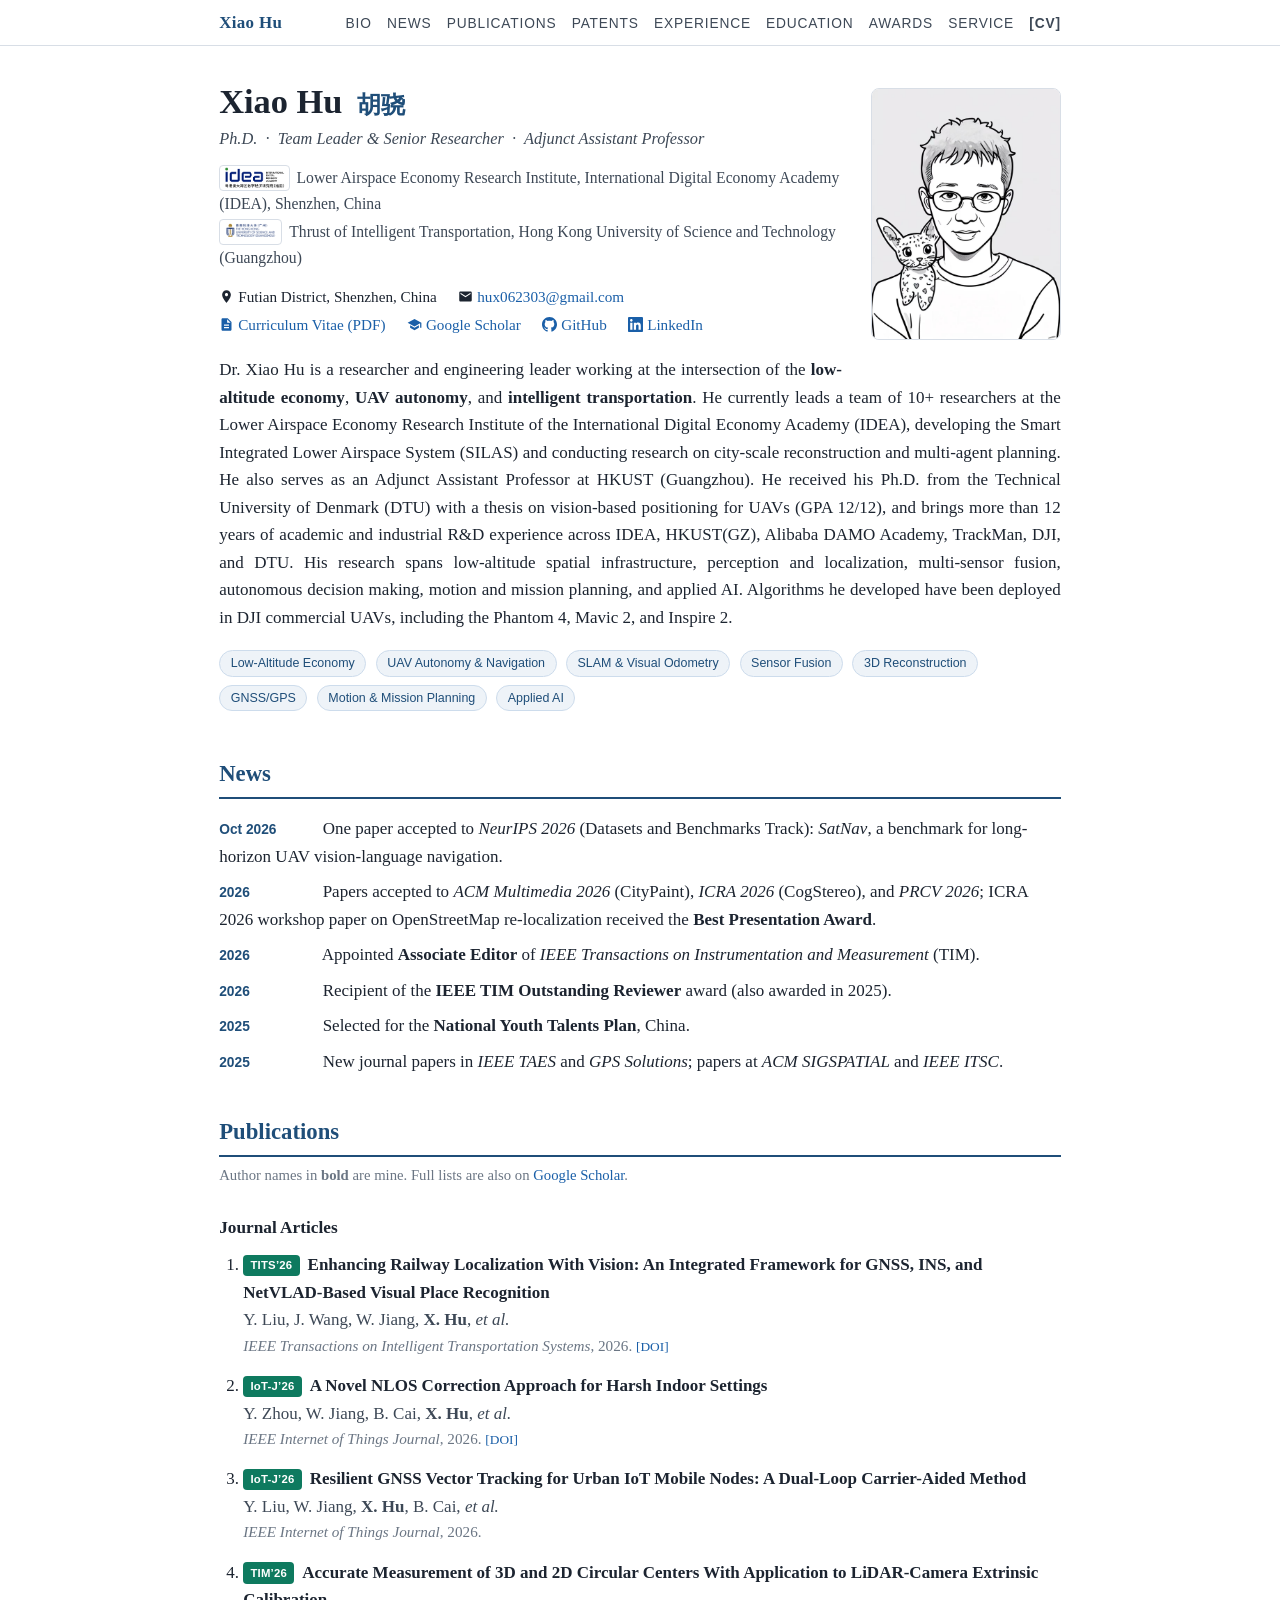
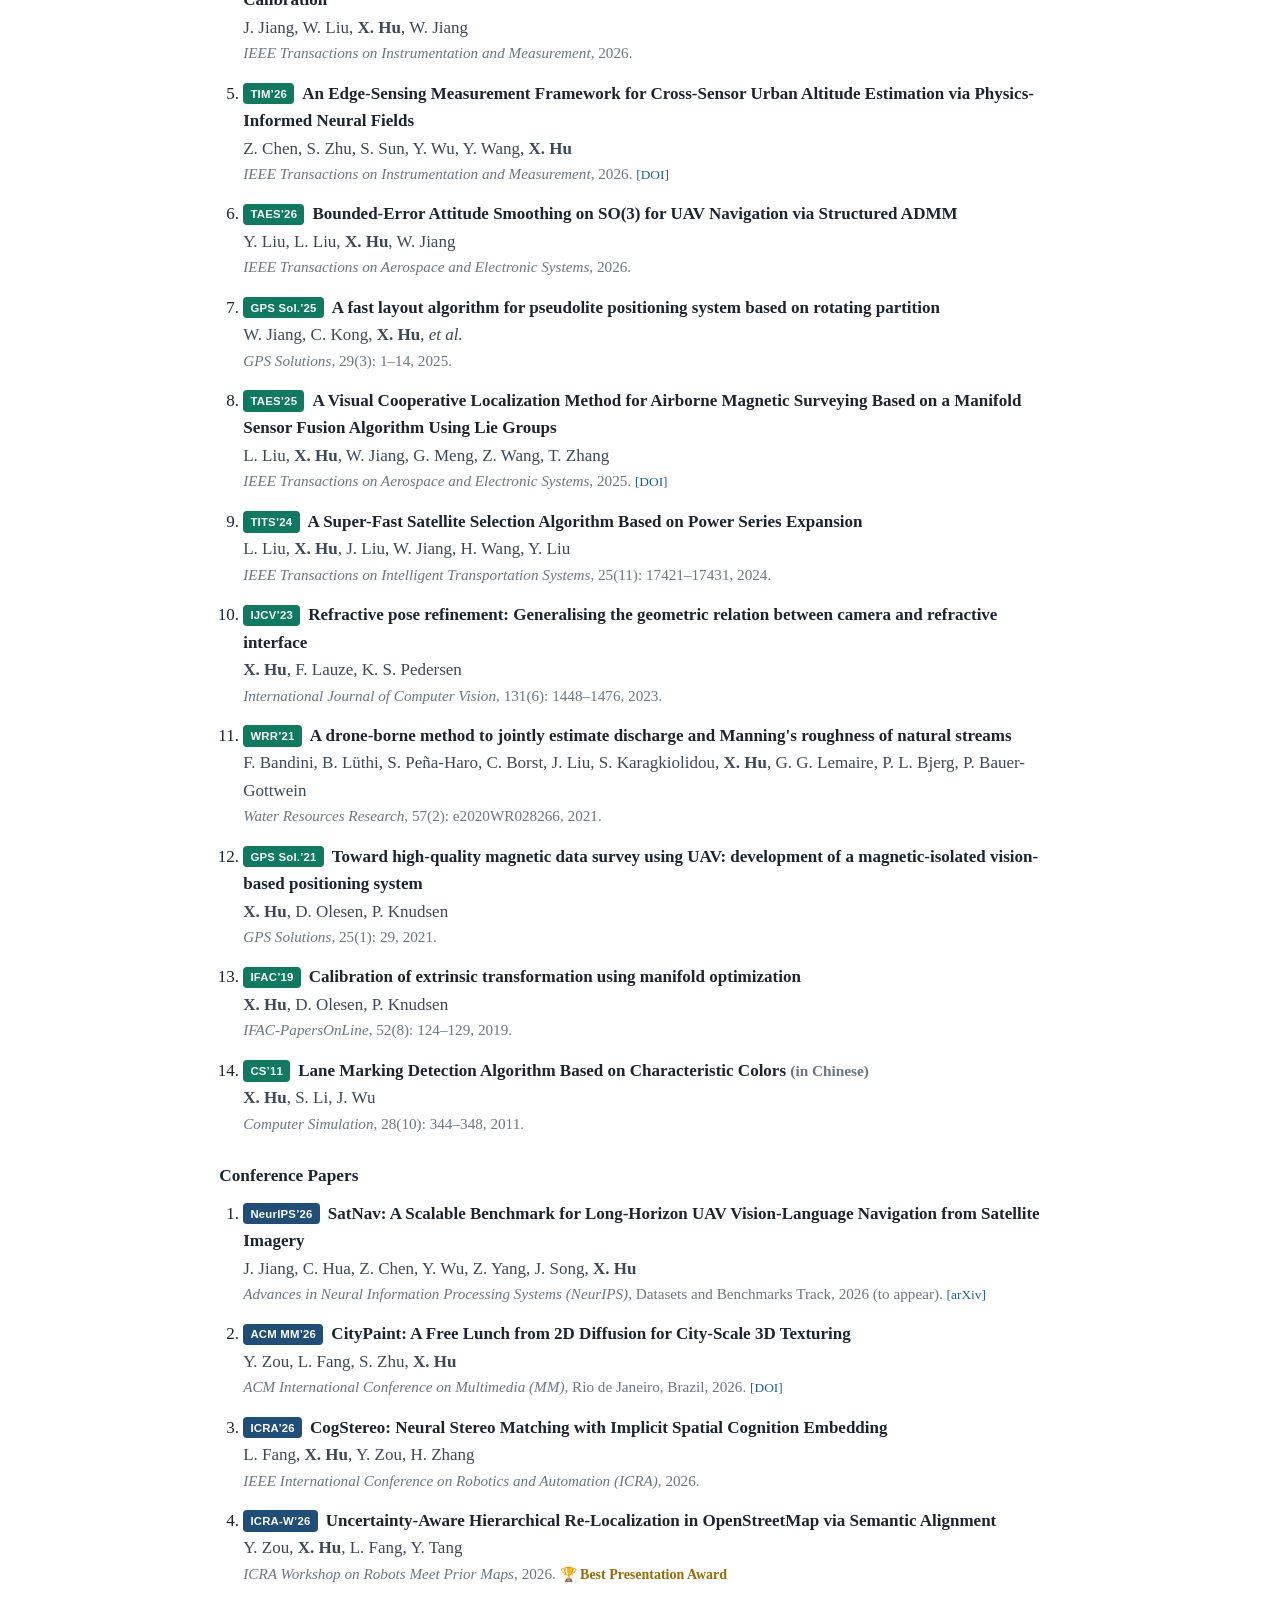
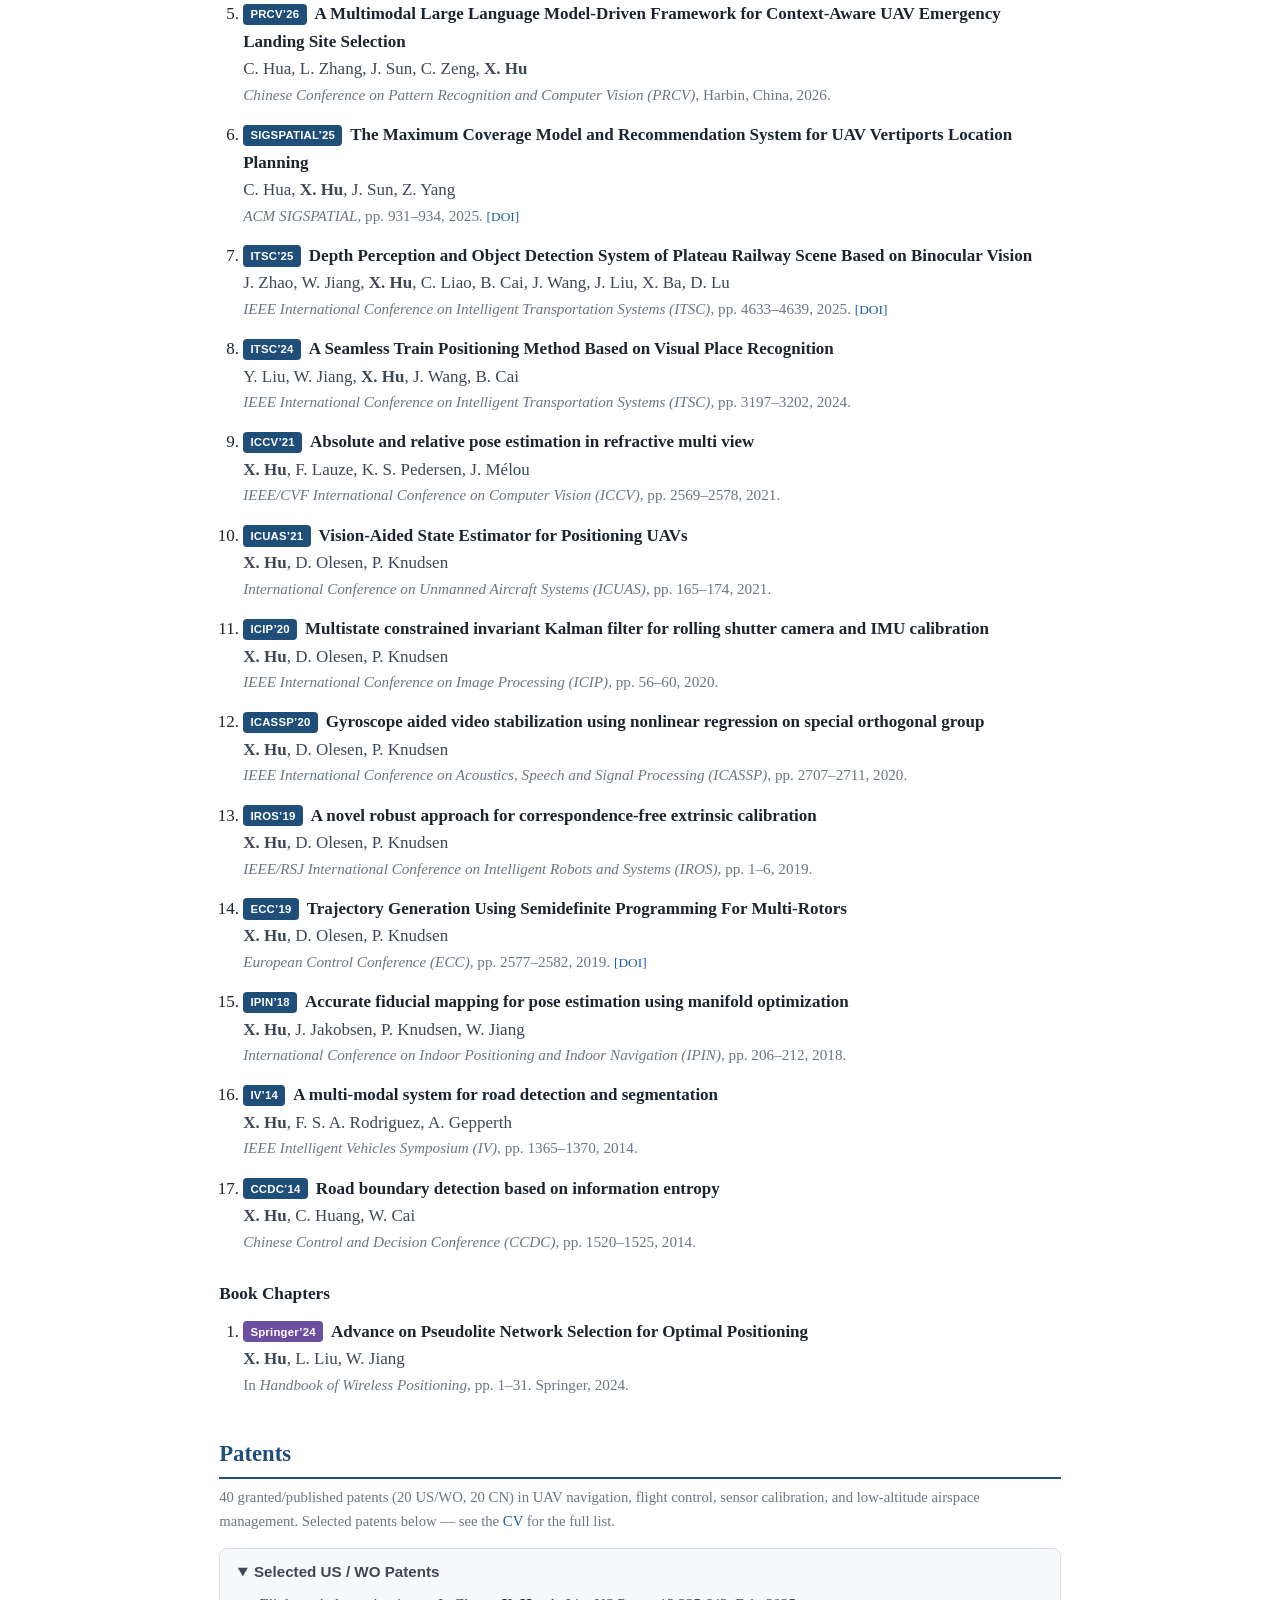
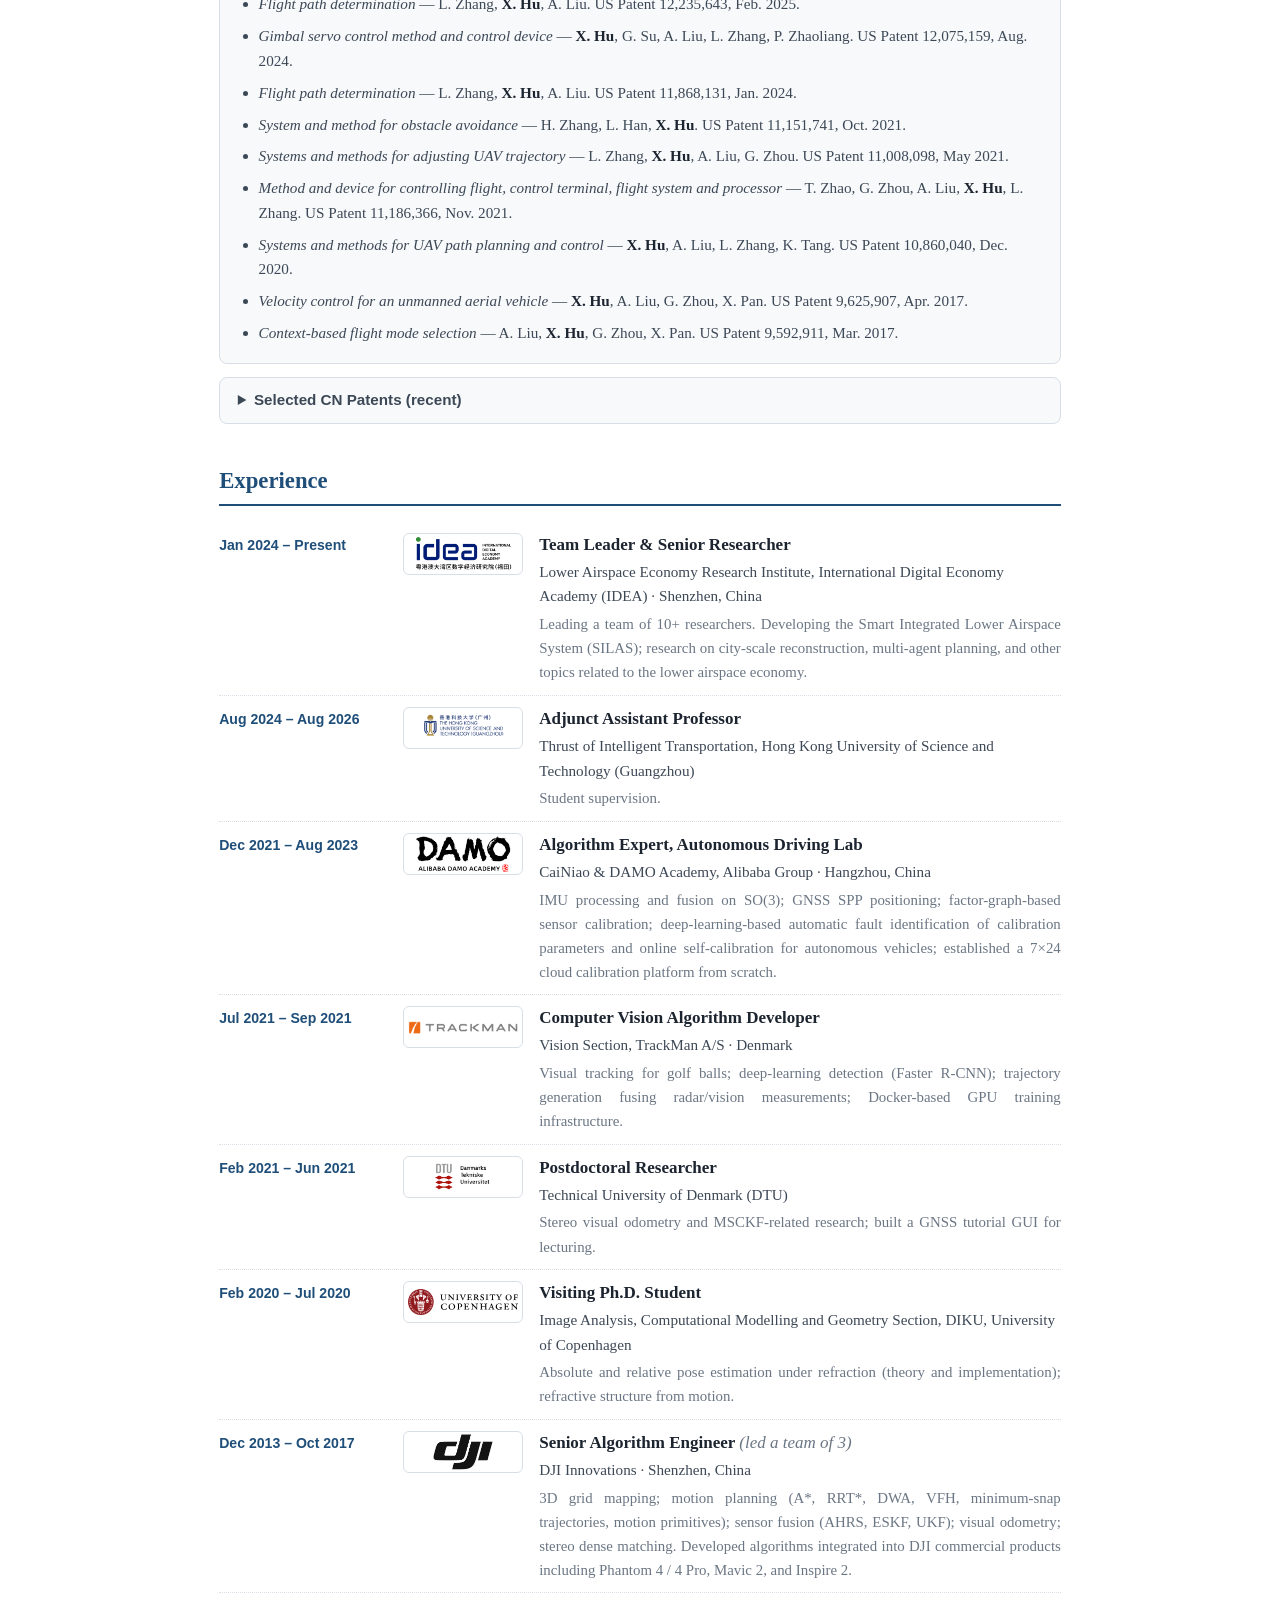
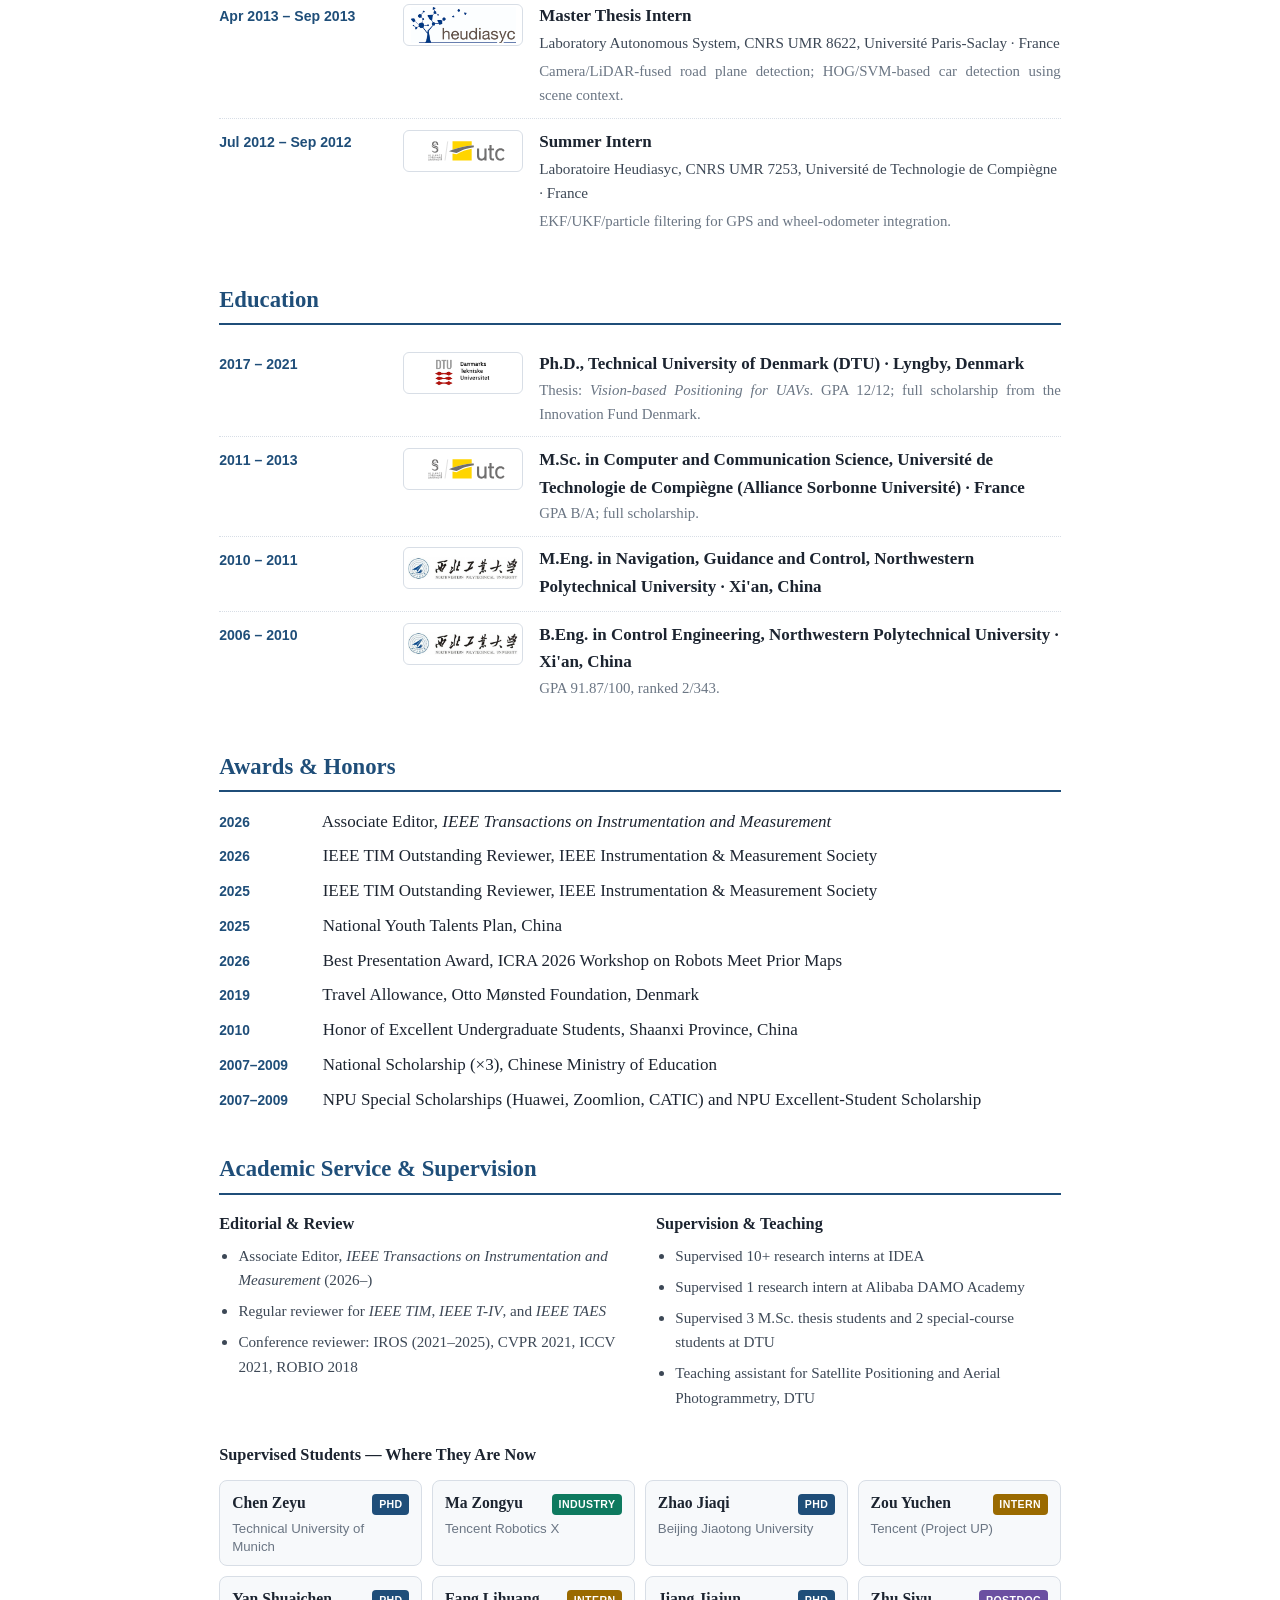
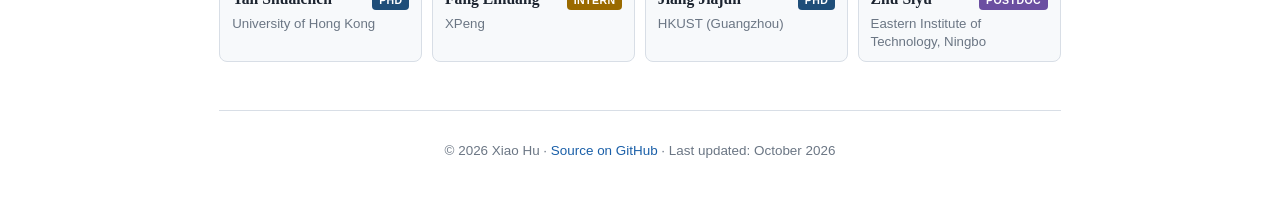
==== commit 63acbfbd: "Redesign supervised students as card grid with colored status tags" ====
--- a/index.html
+++ b/index.html
@@ -10,7 +10,7 @@
   <meta property="og:description" content="Low-altitude economy, UAV autonomy, perception &amp; localization, sensor fusion.">
   <meta property="og:type" content="profile">
   <link rel="icon" href="data:image/svg+xml,%3Csvg xmlns='http://www.w3.org/2000/svg' viewBox='0 0 64 64'%3E%3Crect width='64' height='64' rx='10' fill='%231f4e79'/%3E%3Ctext x='32' y='42' font-family='Georgia,serif' font-size='26' font-weight='bold' fill='white' text-anchor='middle'%3EXH%3C/text%3E%3C/svg%3E">
-  <link rel="stylesheet" href="css/style.css?v=3">
+  <link rel="stylesheet" href="css/style.css?v=4">
 </head>
 <body>
 
@@ -476,21 +476,16 @@
     </div>
 
     <h3 class="students-title">Supervised Students — Where They Are Now</h3>
-    <table class="students-table">
-      <thead>
-        <tr><th>Student</th><th>Current Position</th></tr>
-      </thead>
-      <tbody>
-        <tr><td class="s-name">Chen Zeyu</td><td class="s-now">Ph.D. student, Technical University of Munich</td></tr>
-        <tr><td class="s-name">Ma Zongyu</td><td class="s-now">Engineer, Tencent Robotics X</td></tr>
-        <tr><td class="s-name">Zhao Jiaqi</td><td class="s-now">Ph.D. student, Beijing Jiaotong University</td></tr>
-        <tr><td class="s-name">Zou Yuchen</td><td class="s-now">Research Intern, Tencent (Project UP)</td></tr>
-        <tr><td class="s-name">Yan Shuaichen</td><td class="s-now">Ph.D. student, University of Hong Kong</td></tr>
-        <tr><td class="s-name">Fang Lihuang</td><td class="s-now">Intern, XPeng</td></tr>
-        <tr><td class="s-name">Jiang Jiajun</td><td class="s-now">Ph.D. student, HKUST (Guangzhou)</td></tr>
-        <tr><td class="s-name">Zhu Siyu</td><td class="s-now">Postdoc, Eastern Institute of Technology, Ningbo</td></tr>
-      </tbody>
-    </table>
+    <div class="students-grid">
+      <div class="student-card"><div class="sc-top"><span class="s-name">Chen Zeyu</span><span class="s-tag tag-phd">PhD</span></div><div class="s-org">Technical University of Munich</div></div>
+      <div class="student-card"><div class="sc-top"><span class="s-name">Ma Zongyu</span><span class="s-tag tag-ind">Industry</span></div><div class="s-org">Tencent Robotics X</div></div>
+      <div class="student-card"><div class="sc-top"><span class="s-name">Zhao Jiaqi</span><span class="s-tag tag-phd">PhD</span></div><div class="s-org">Beijing Jiaotong University</div></div>
+      <div class="student-card"><div class="sc-top"><span class="s-name">Zou Yuchen</span><span class="s-tag tag-int">Intern</span></div><div class="s-org">Tencent (Project UP)</div></div>
+      <div class="student-card"><div class="sc-top"><span class="s-name">Yan Shuaichen</span><span class="s-tag tag-phd">PhD</span></div><div class="s-org">University of Hong Kong</div></div>
+      <div class="student-card"><div class="sc-top"><span class="s-name">Fang Lihuang</span><span class="s-tag tag-int">Intern</span></div><div class="s-org">XPeng</div></div>
+      <div class="student-card"><div class="sc-top"><span class="s-name">Jiang Jiajun</span><span class="s-tag tag-phd">PhD</span></div><div class="s-org">HKUST (Guangzhou)</div></div>
+      <div class="student-card"><div class="sc-top"><span class="s-name">Zhu Siyu</span><span class="s-tag tag-post">Postdoc</span></div><div class="s-org">Eastern Institute of Technology, Ningbo</div></div>
+    </div>
   </section>
 
   <footer class="site-footer">
--- a/css/style.css
+++ b/css/style.css
@@ -296,33 +296,49 @@
 .service-list li { margin-bottom: 0.4rem; }
 
 /* ---------- supervised students ---------- */
-.students-title { margin: 1.6rem 0 0.6rem; font-size: 1.02rem; color: var(--ink); }
-.students-table {
-  width: 100%;
-  border-collapse: collapse;
-  font-size: 0.95rem;
-}
-.students-table th {
-  font-family: var(--sans);
-  font-size: 0.8rem;
-  font-weight: 700;
+.students-title { margin: 1.6rem 0 0.7rem; font-size: 1.02rem; color: var(--ink); }
+.students-grid {
+  display: grid;
+  grid-template-columns: repeat(auto-fill, minmax(196px, 1fr));
+  gap: 0.6rem;
+}
+.student-card {
+  background: var(--paper-alt);
+  border: 1px solid var(--rule);
+  border-radius: 8px;
+  padding: 0.55rem 0.75rem 0.6rem;
+  transition: border-color 0.15s ease;
+}
+.student-card:hover { border-color: var(--accent); }
+.sc-top {
+  display: flex;
+  align-items: baseline;
+  justify-content: space-between;
+  gap: 0.5rem;
+}
+.sc-top .s-name { font-weight: 700; font-size: 0.98rem; }
+.s-tag {
+  flex: none;
+  font-family: var(--sans);
+  font-size: 0.66rem;
+  font-weight: 700;
+  letter-spacing: 0.04em;
   text-transform: uppercase;
-  letter-spacing: 0.05em;
+  color: #fff;
+  border-radius: 4px;
+  padding: 0.1rem 0.42rem;
+}
+.tag-phd  { background: #1f4e79; }
+.tag-ind  { background: #0e7a5f; }
+.tag-int  { background: #9a6a00; }
+.tag-post { background: #6b4fa1; }
+.s-org {
+  margin-top: 0.28rem;
+  font-family: var(--sans);
+  font-size: 0.83rem;
+  line-height: 1.35;
   color: var(--muted);
-  text-align: left;
-  padding: 0.3rem 0.6rem 0.35rem 0.15rem;
-  border-bottom: 2px solid var(--accent);
-}
-.students-table th:last-child,
-.students-table td.s-now { text-align: right; }
-.students-table td {
-  padding: 0.42rem 0.6rem 0.42rem 0.15rem;
-  border-bottom: 1px dotted var(--rule);
-  vertical-align: top;
-}
-.students-table tr:last-child td { border-bottom: none; }
-.students-table td.s-name { font-weight: 700; white-space: nowrap; }
-.students-table td.s-now { color: var(--muted); }
+}
 
 /* ---------- footer ---------- */
 .site-footer {
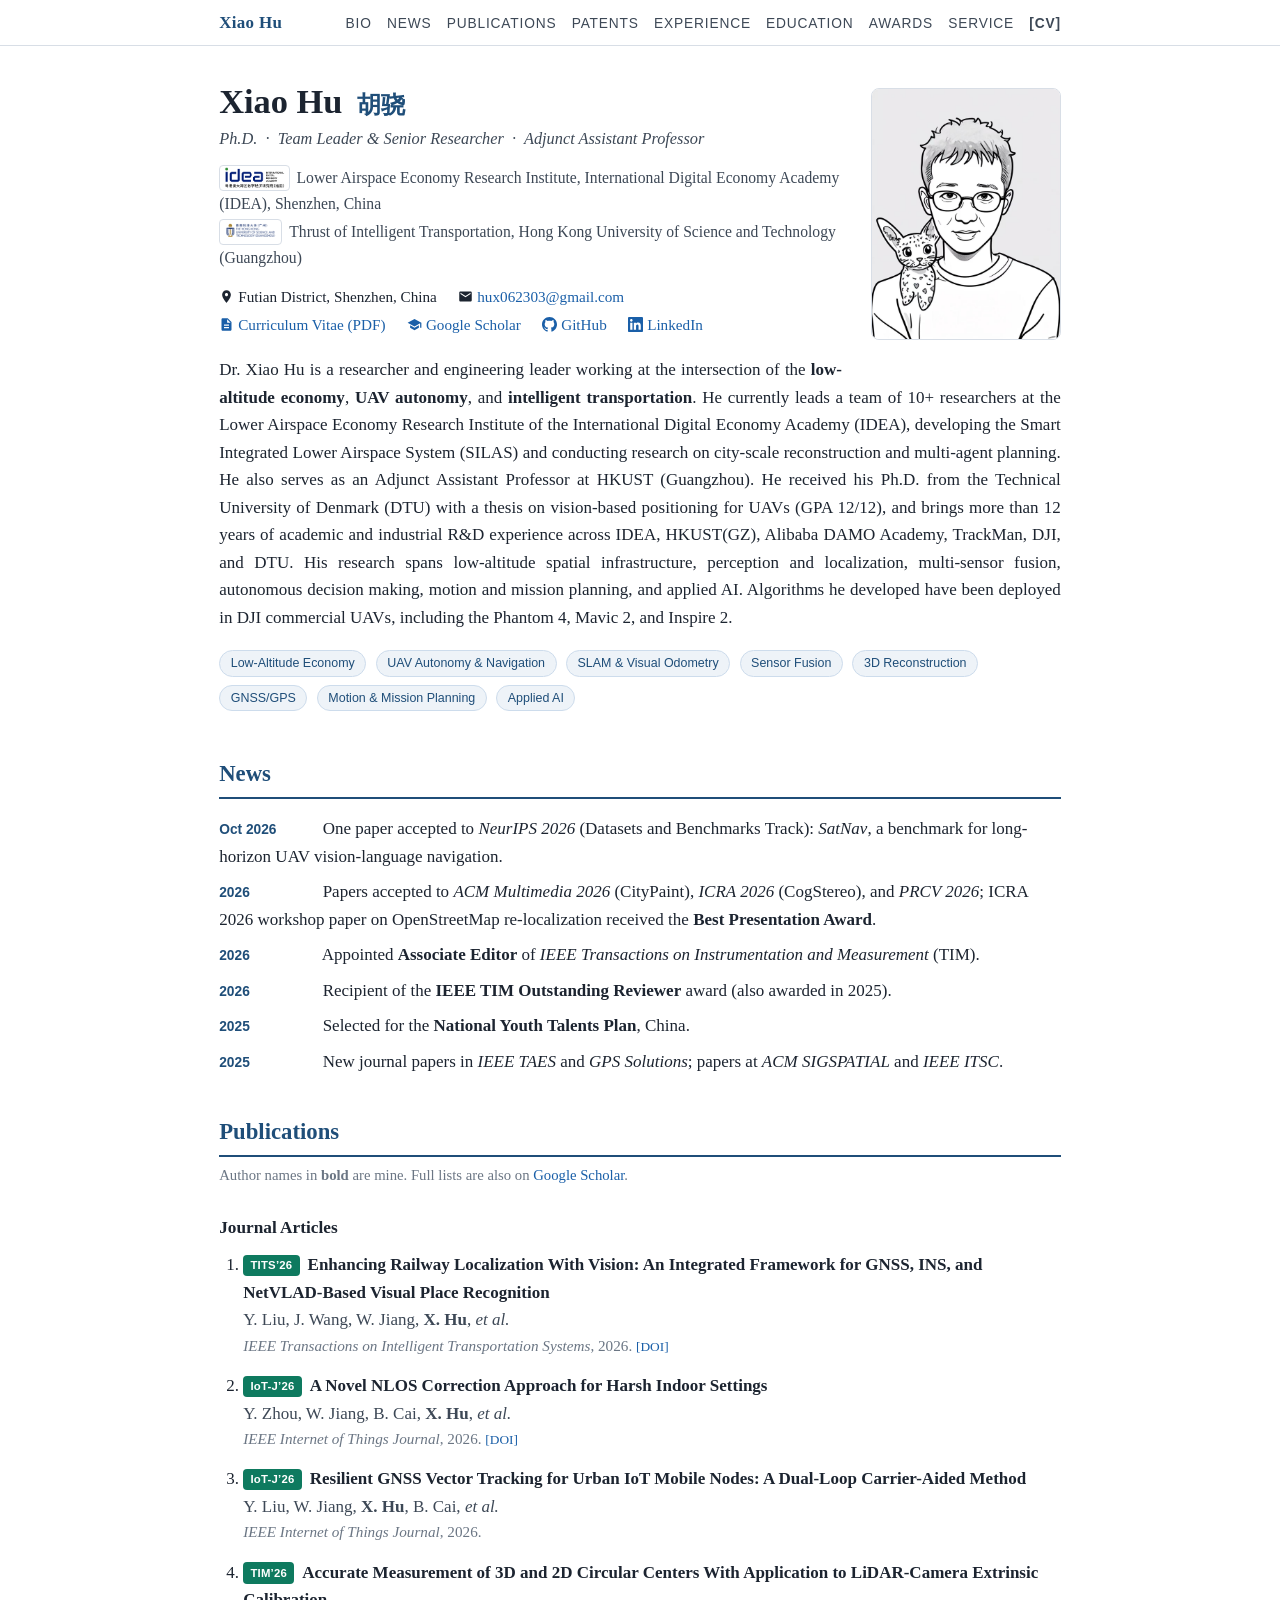
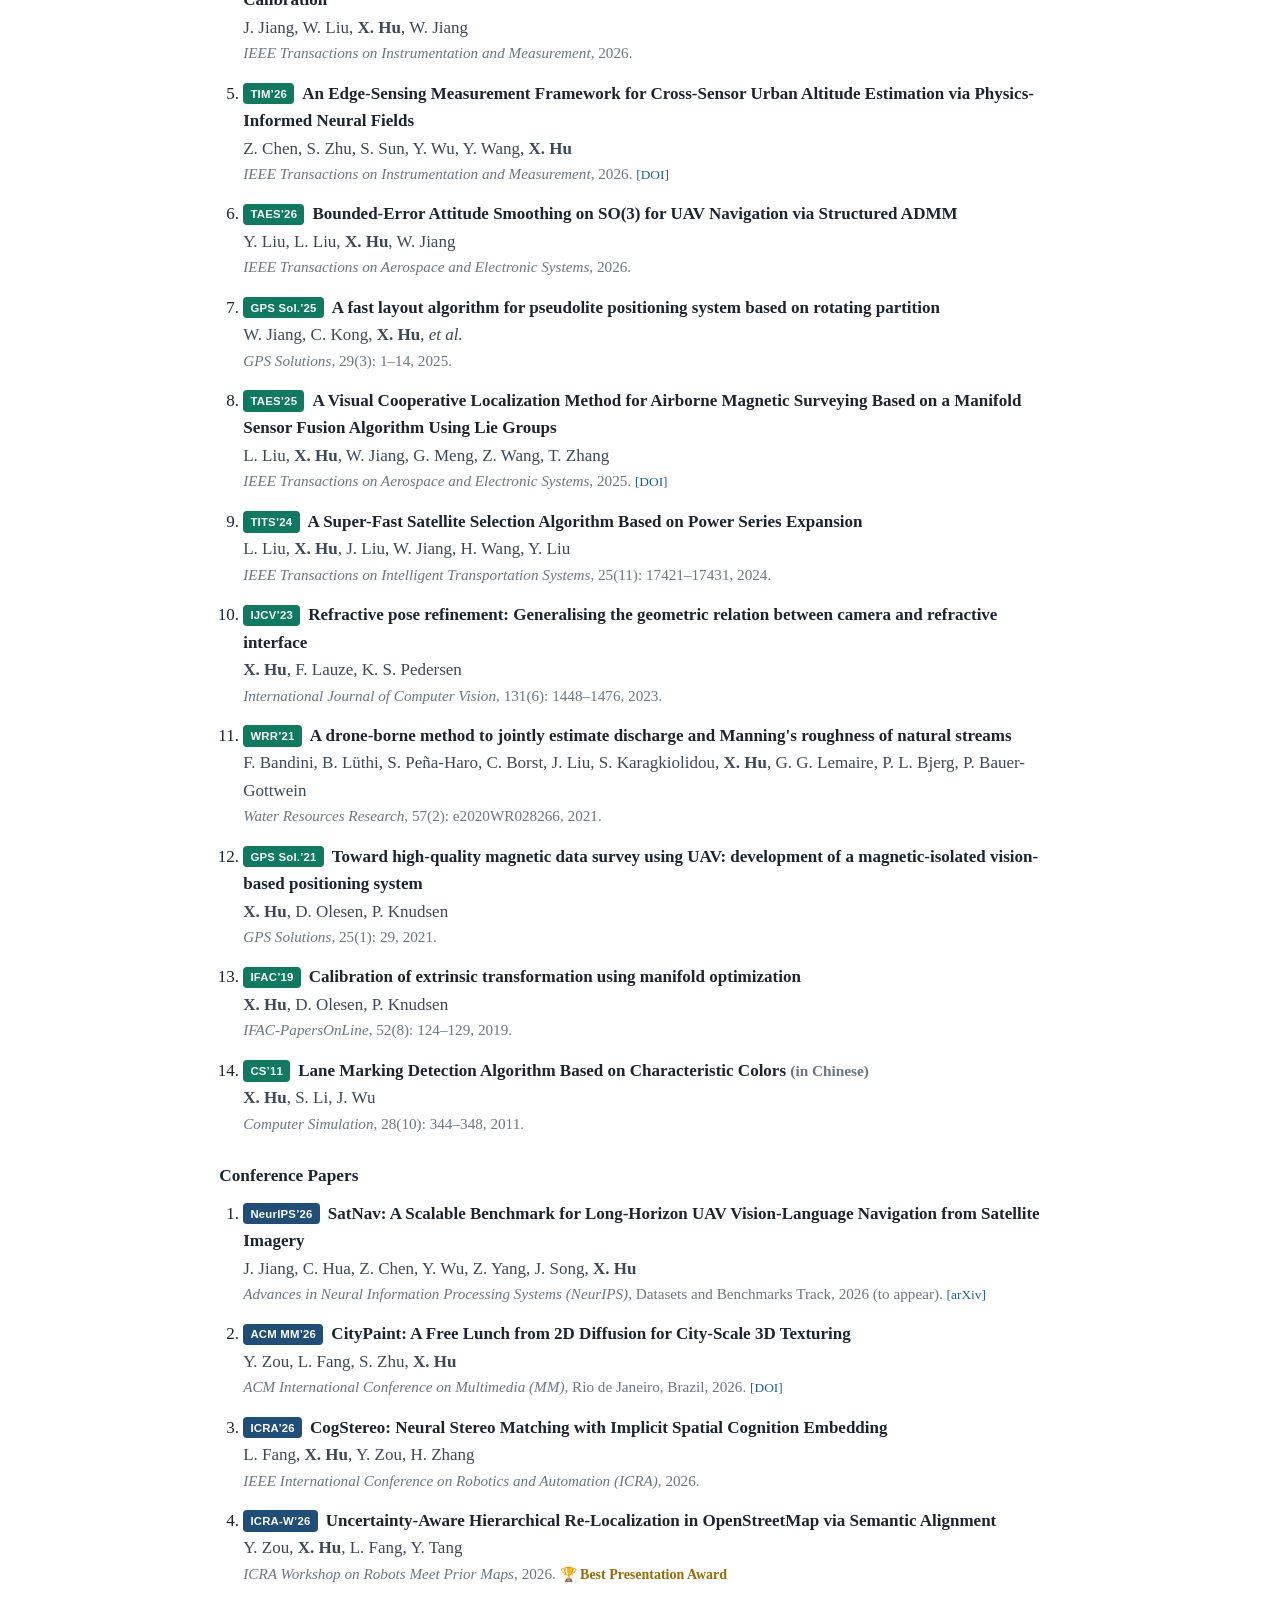
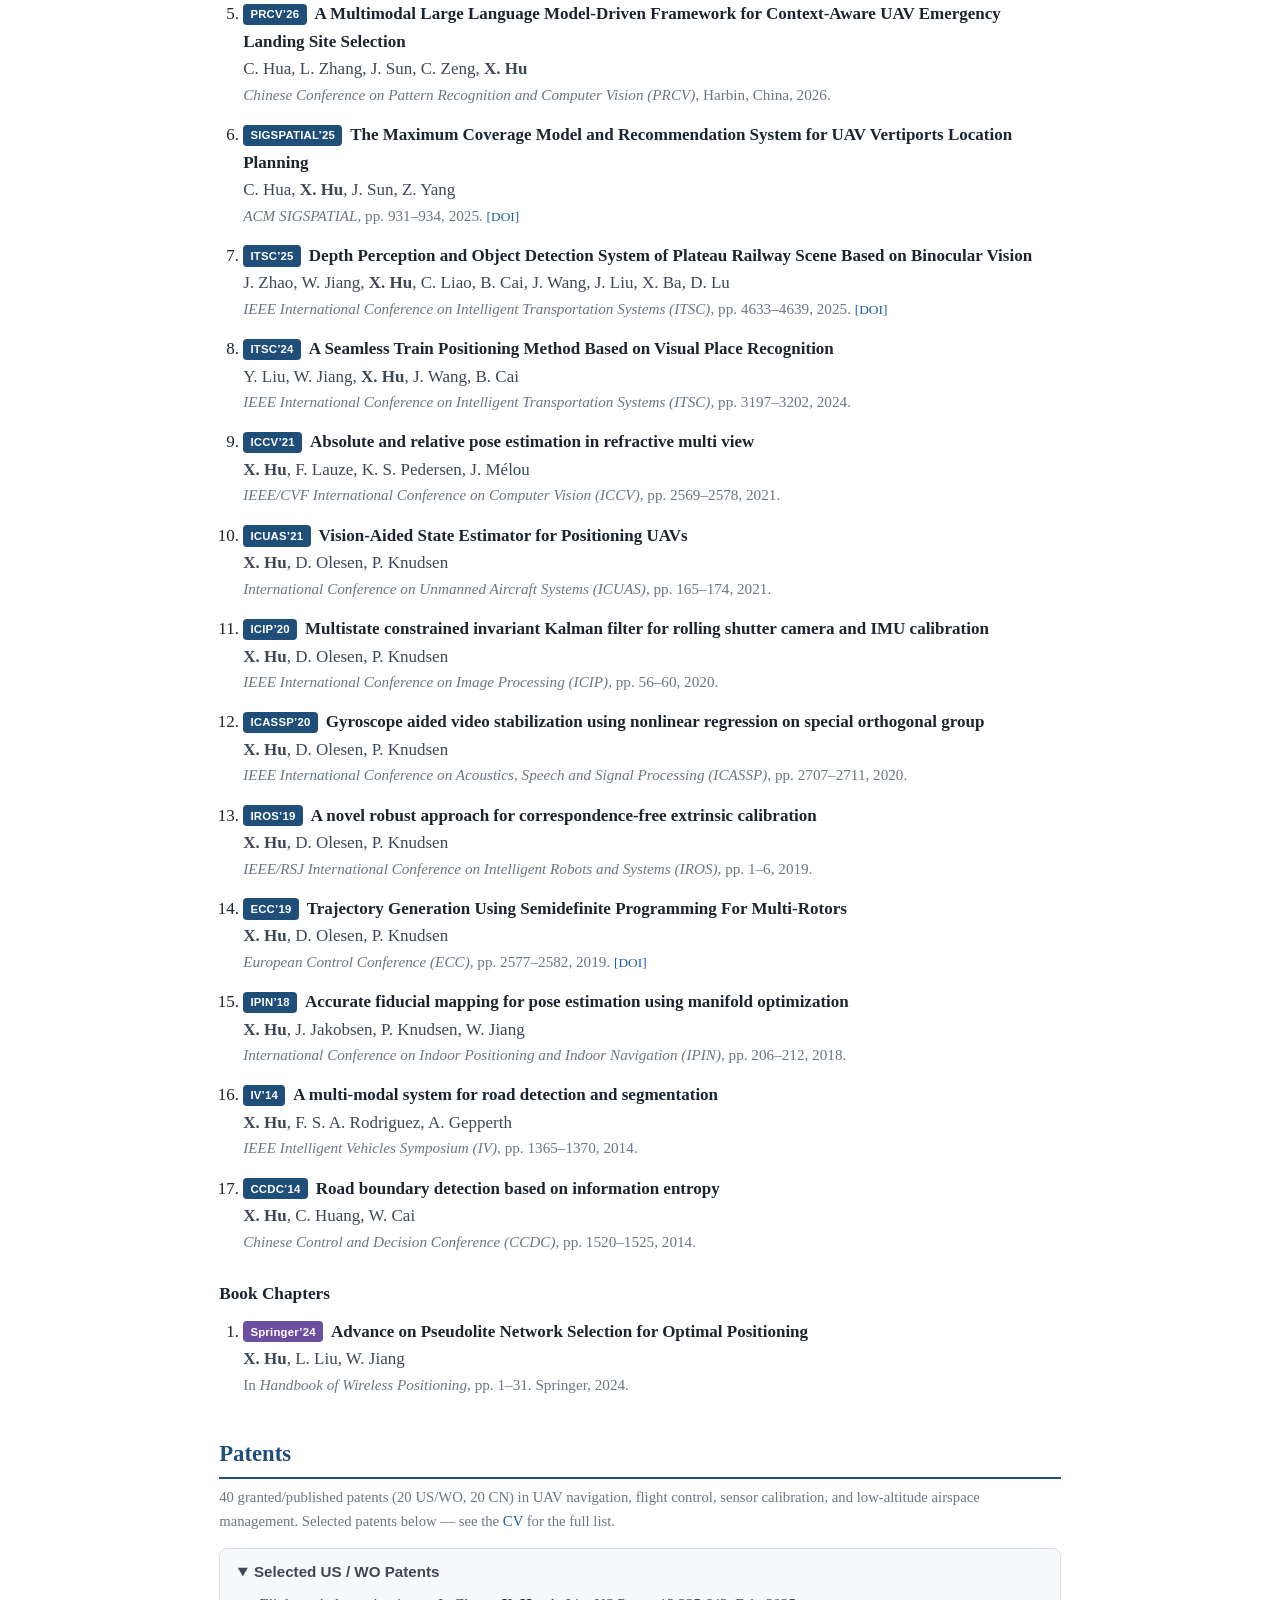
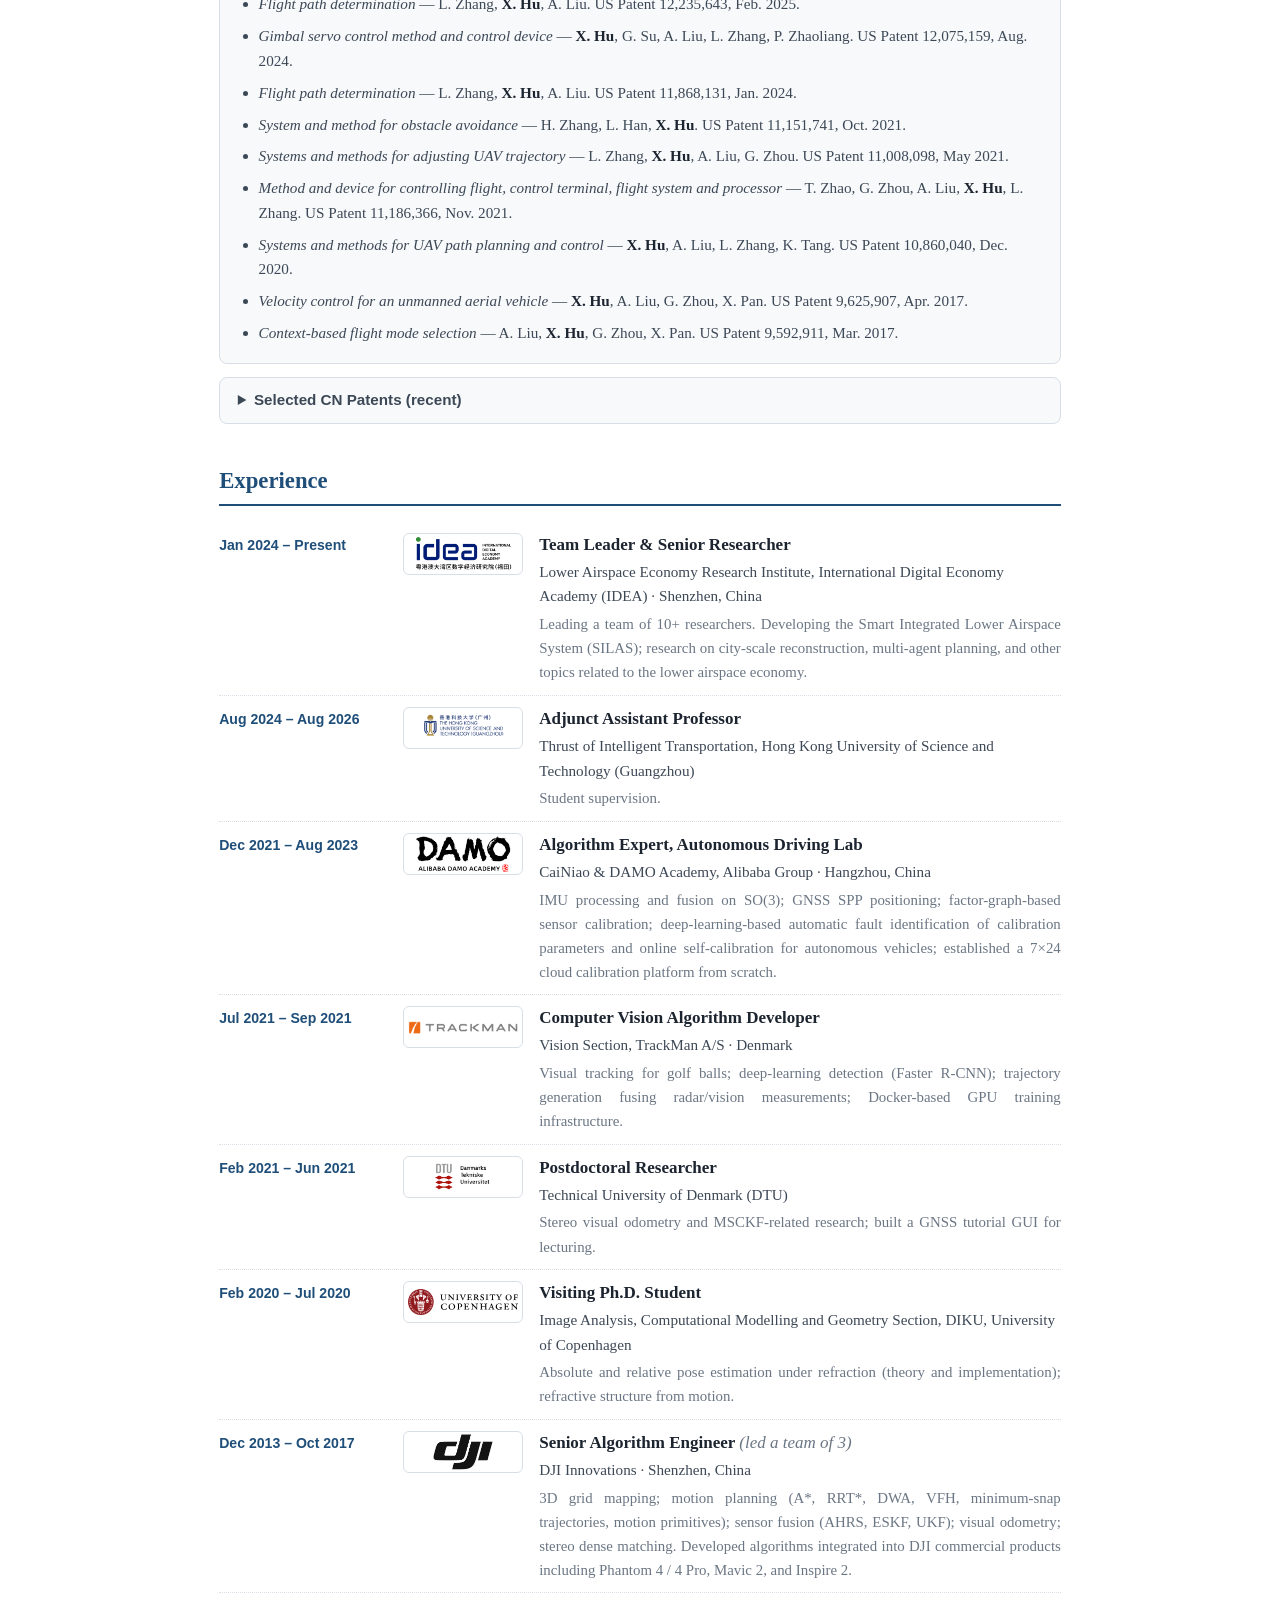
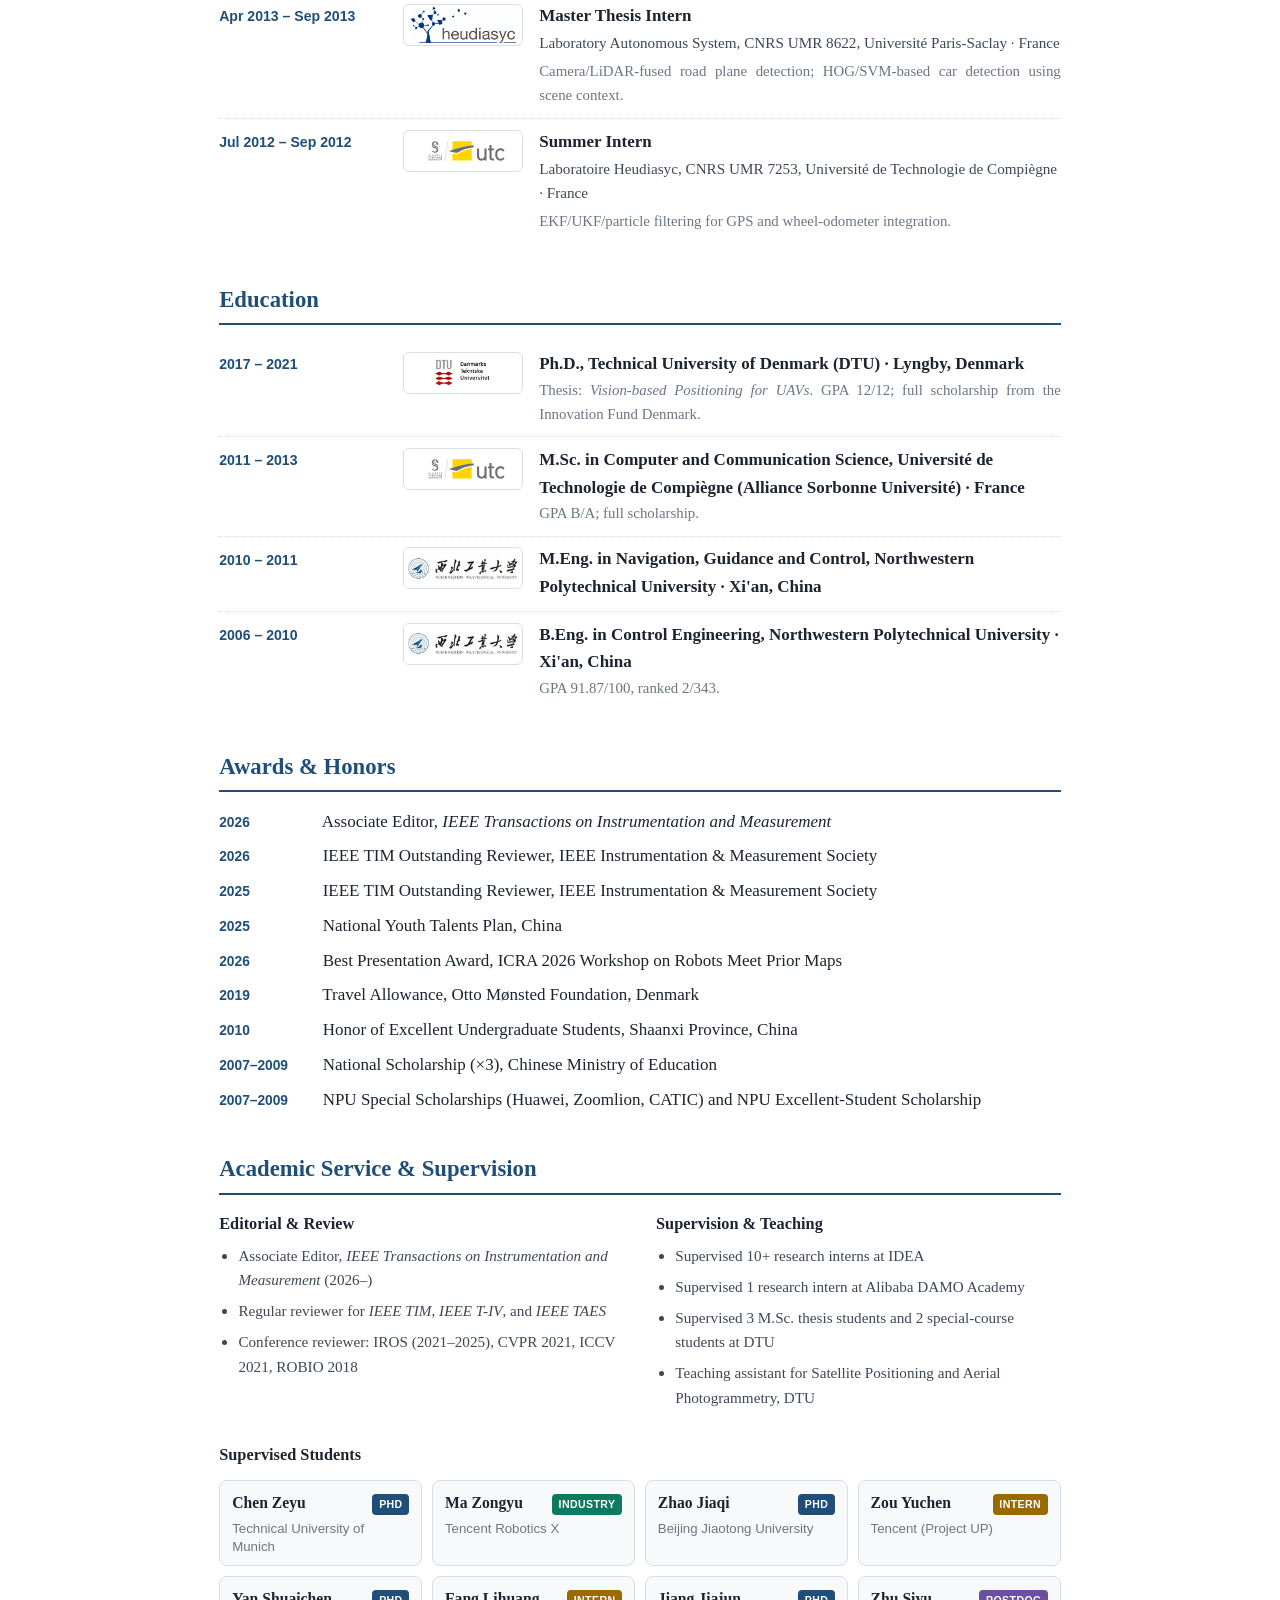
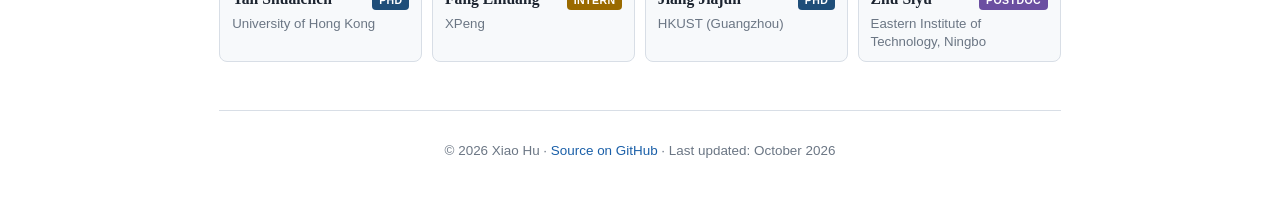
==== commit 6c4f6f88: "Simplify students section title" ====
--- a/index.html
+++ b/index.html
@@ -475,7 +475,7 @@
       </div>
     </div>
 
-    <h3 class="students-title">Supervised Students — Where They Are Now</h3>
+    <h3 class="students-title">Supervised Students</h3>
     <div class="students-grid">
       <div class="student-card"><div class="sc-top"><span class="s-name">Chen Zeyu</span><span class="s-tag tag-phd">PhD</span></div><div class="s-org">Technical University of Munich</div></div>
       <div class="student-card"><div class="sc-top"><span class="s-name">Ma Zongyu</span><span class="s-tag tag-ind">Industry</span></div><div class="s-org">Tencent Robotics X</div></div>
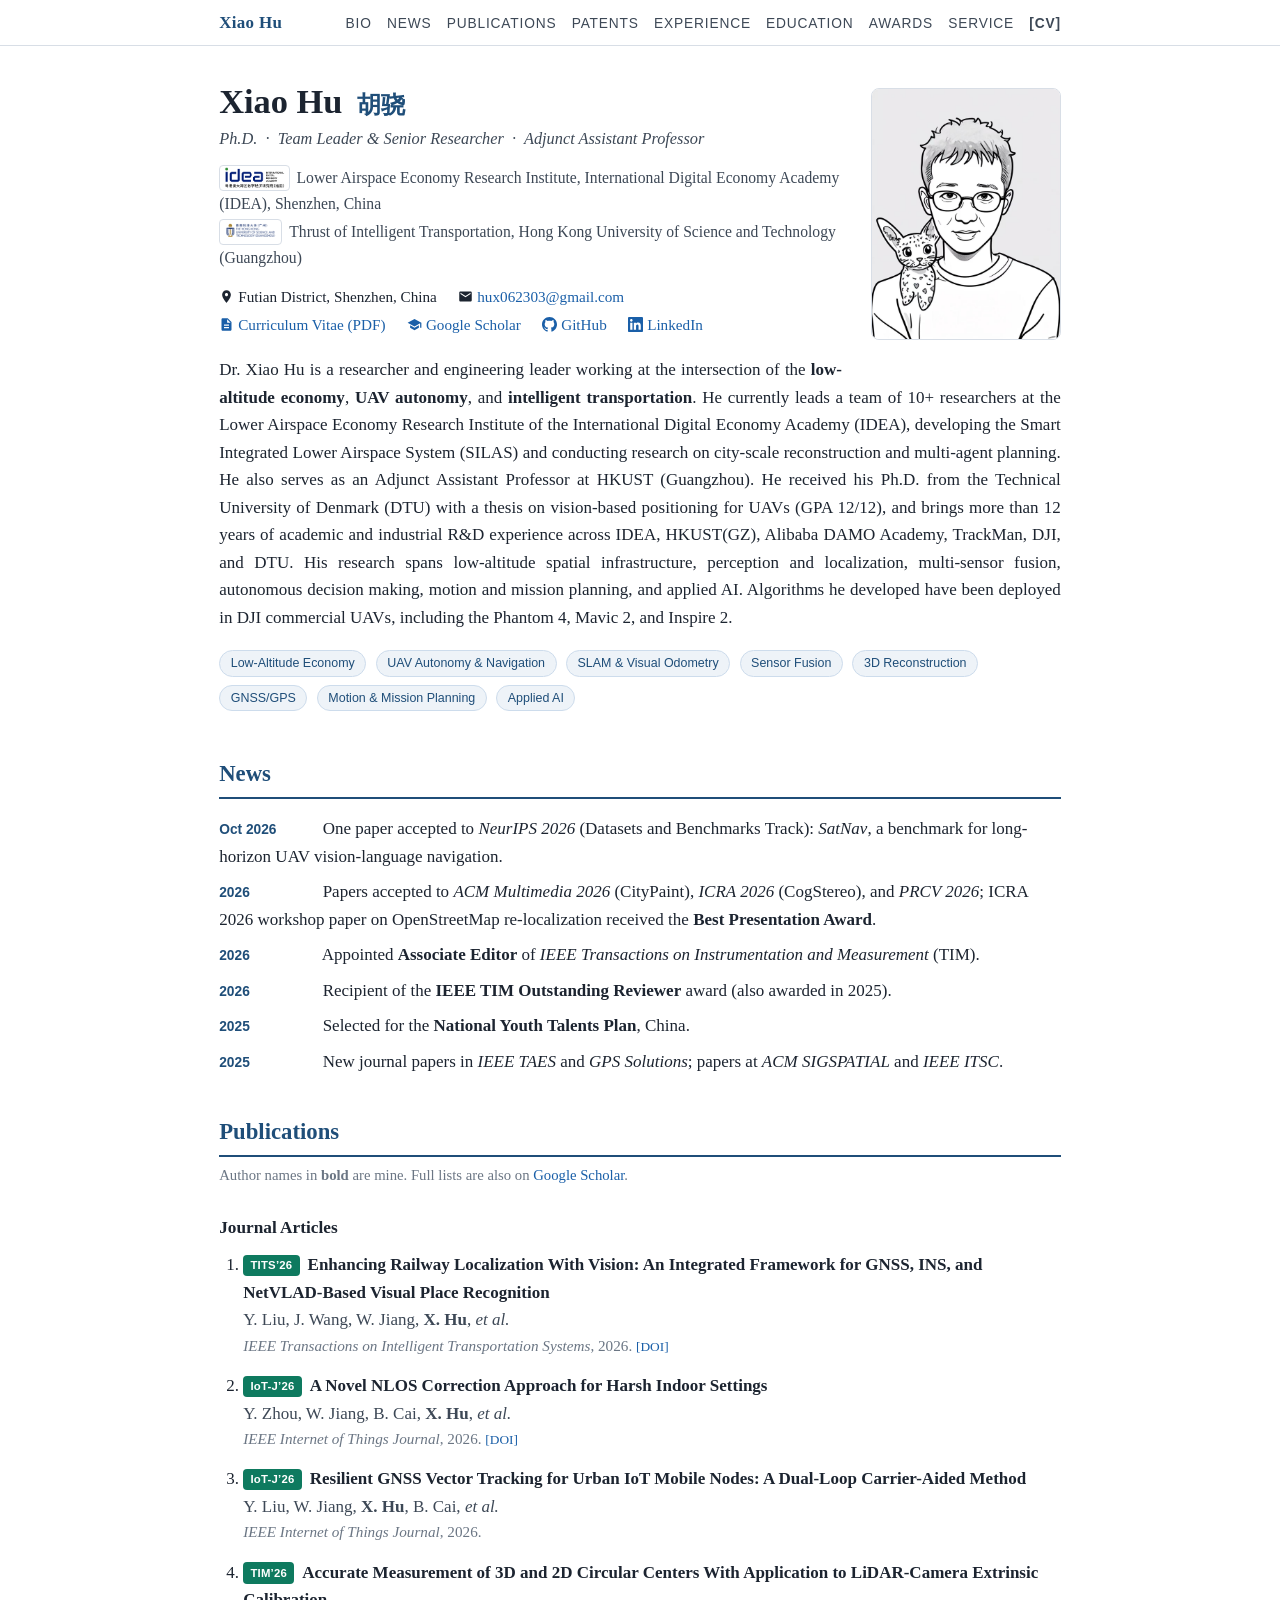
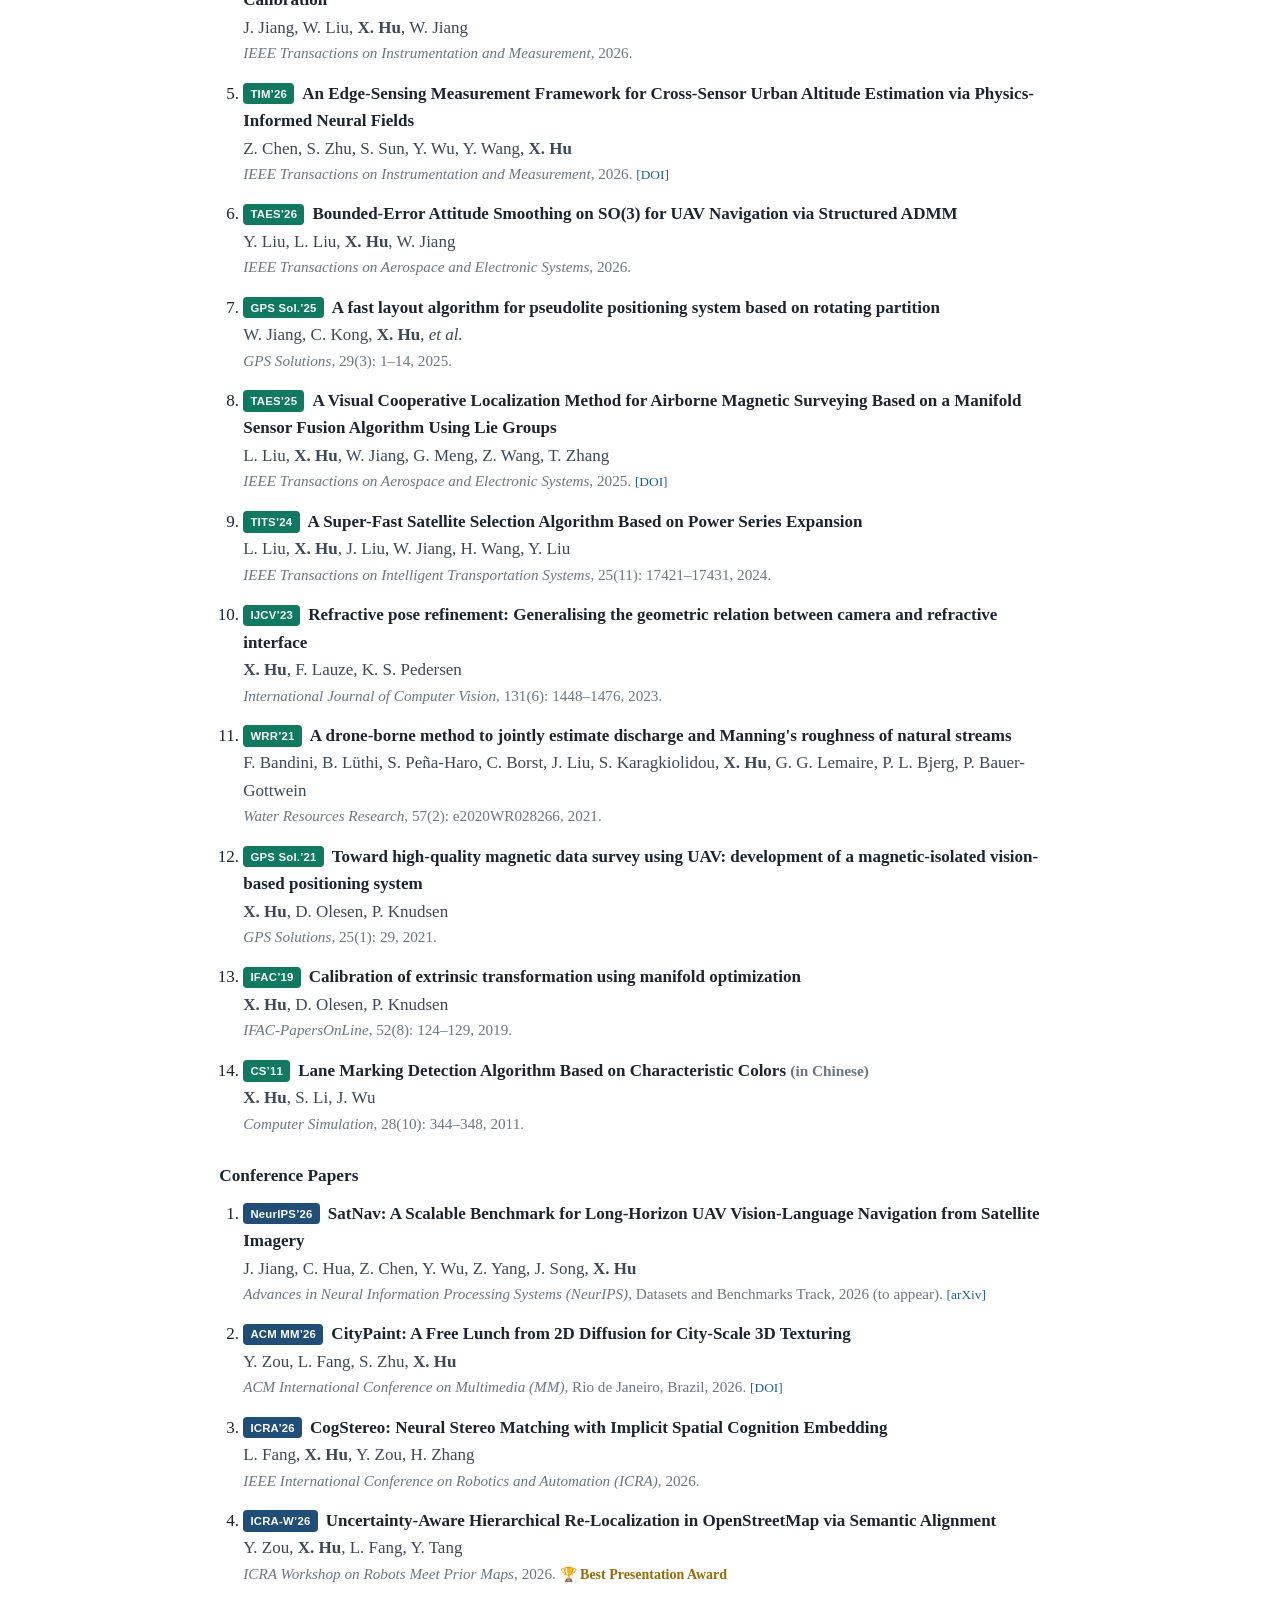
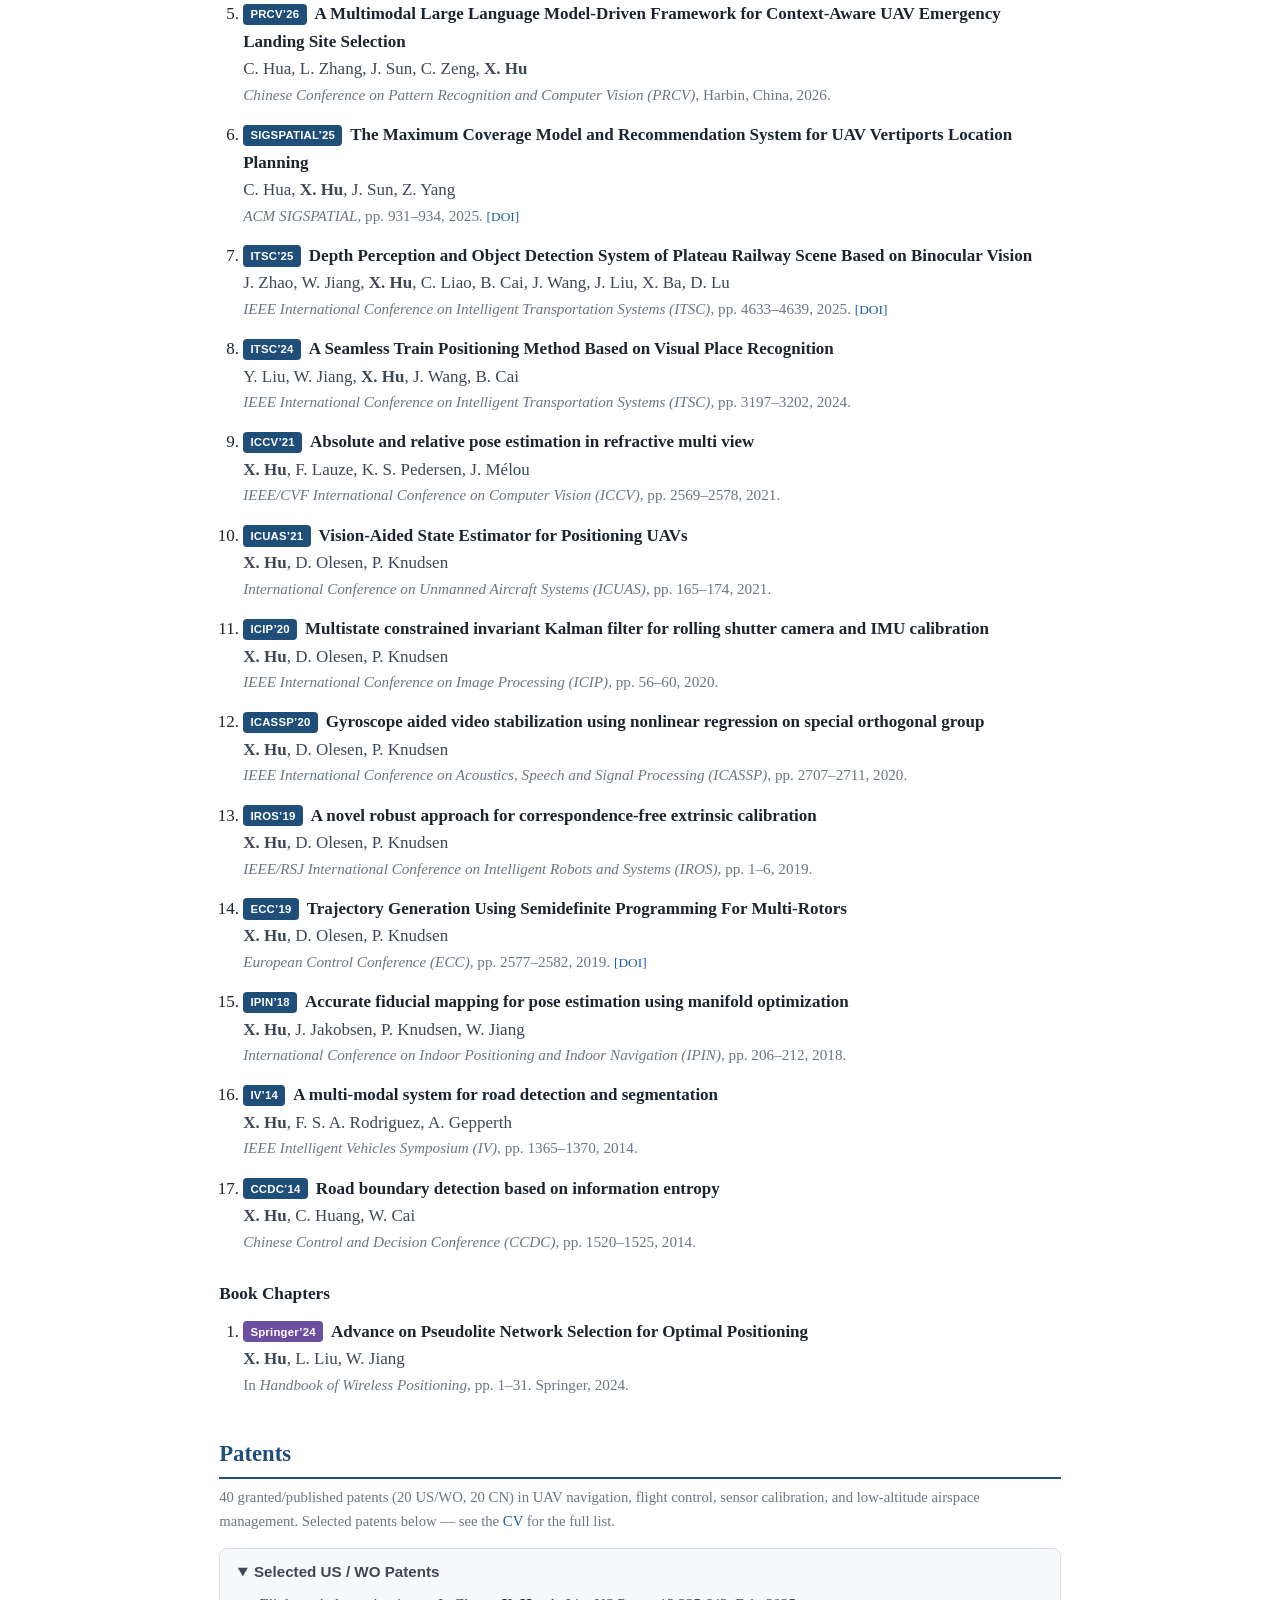
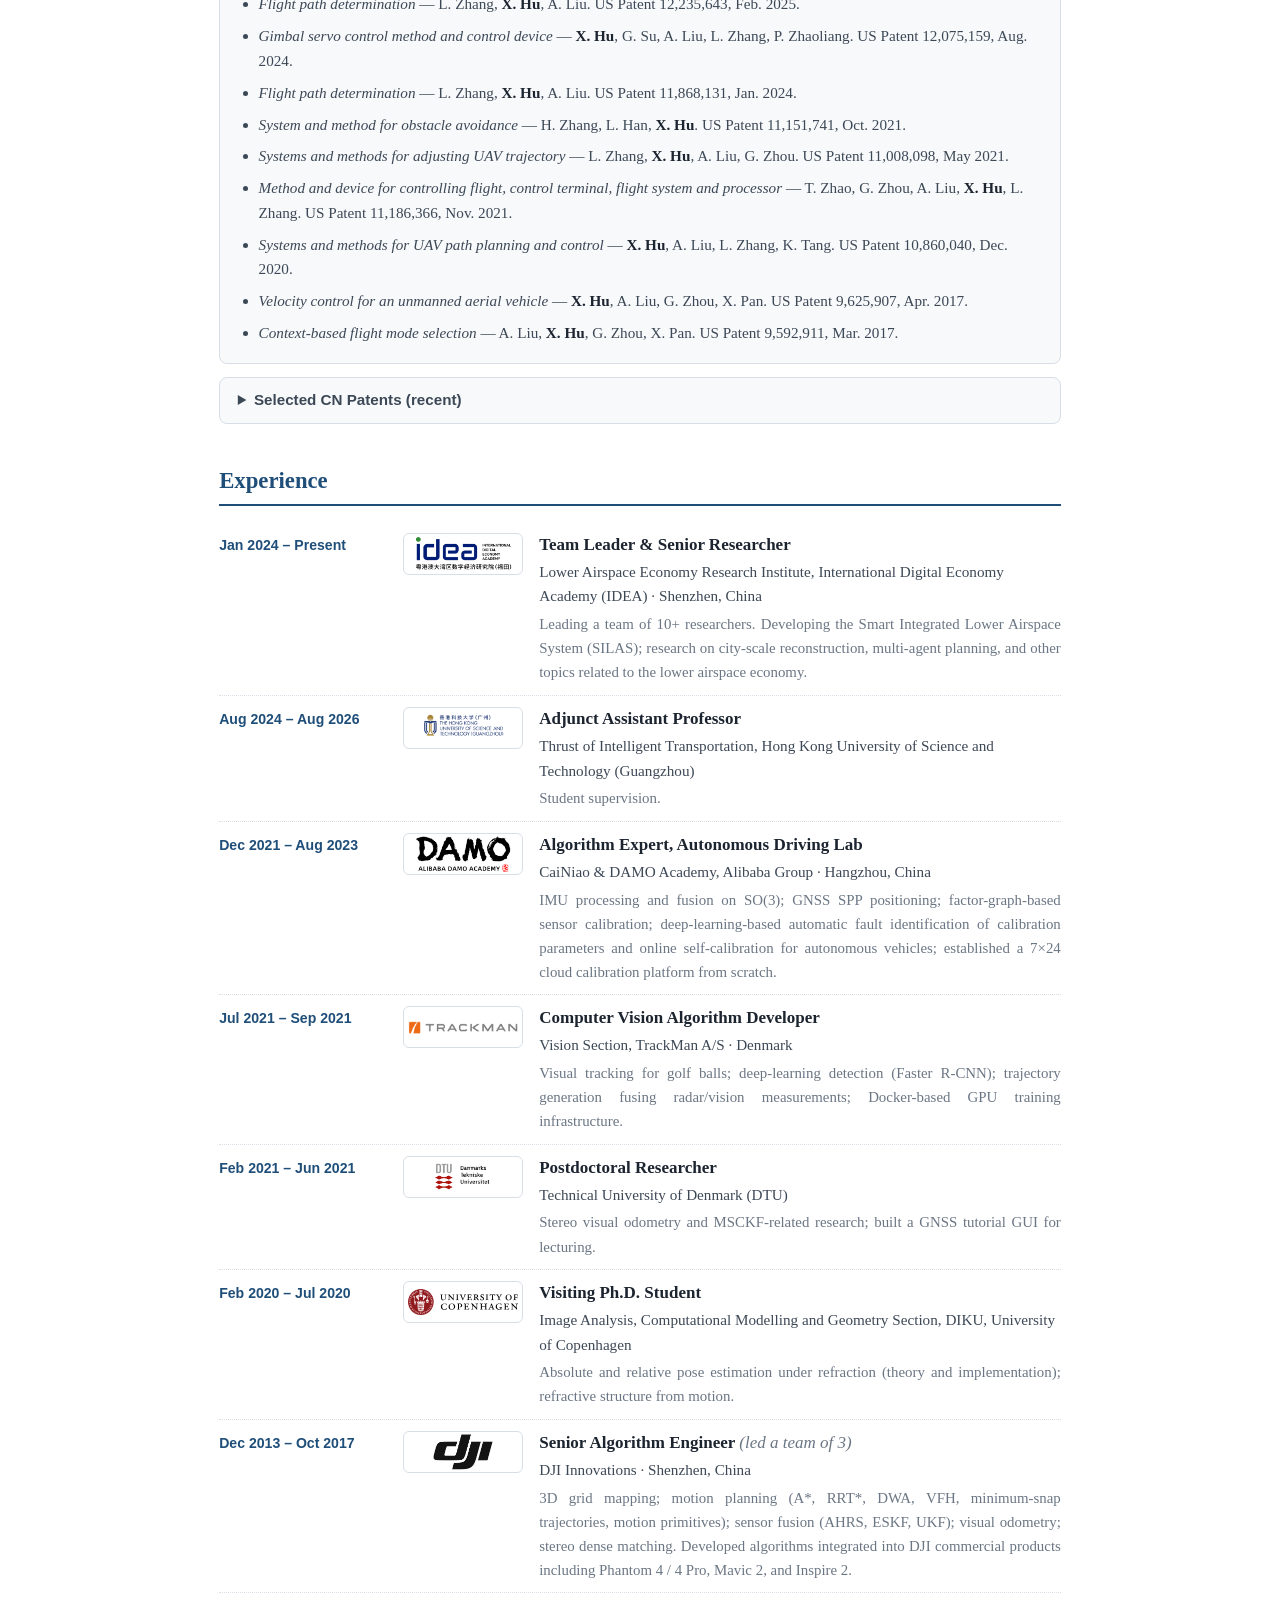
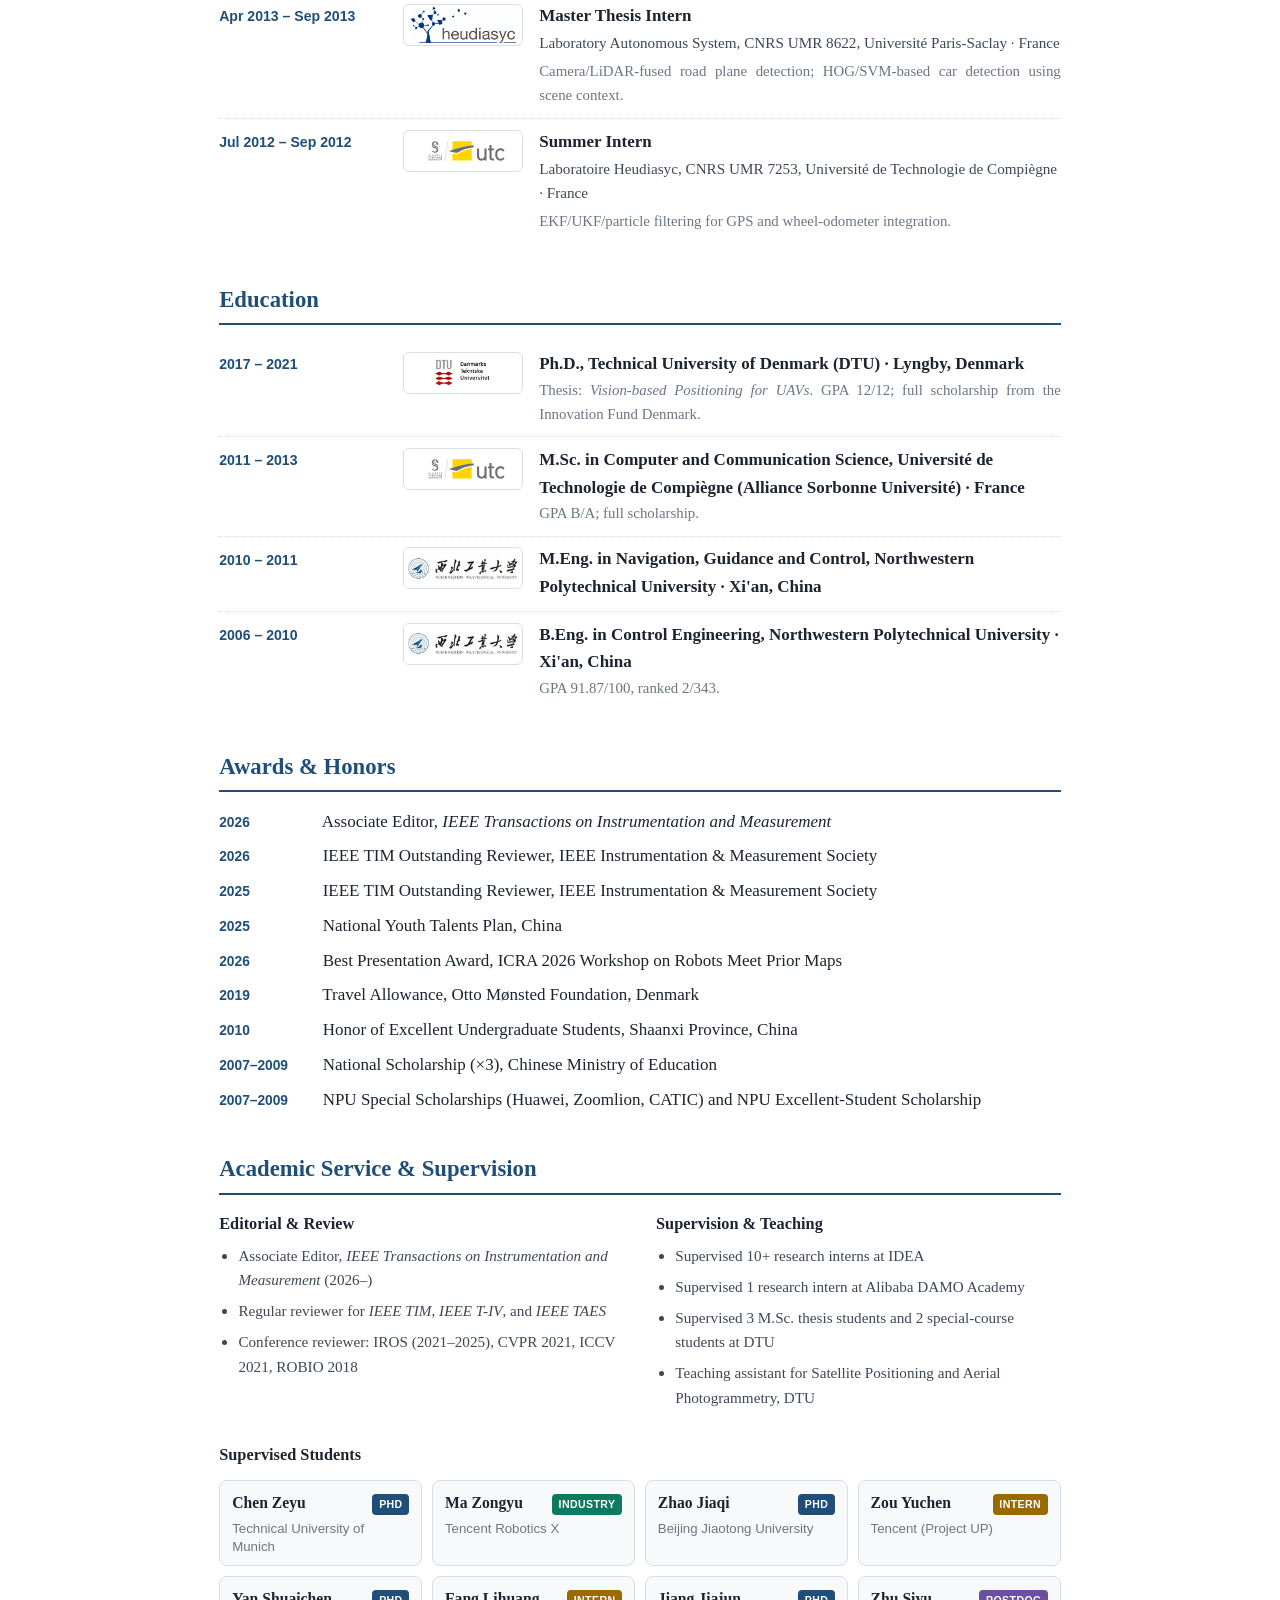
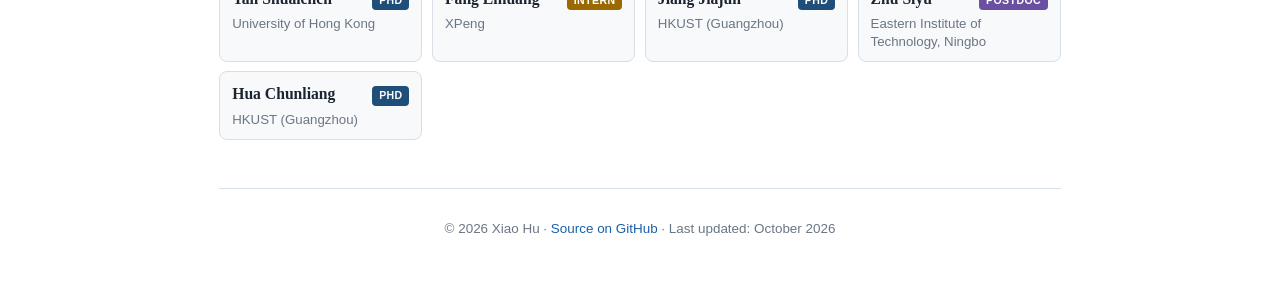
==== commit 9e1d806f: "Add Hua Chunliang (PhD, HKUST-GZ) to supervised students" ====
--- a/index.html
+++ b/index.html
@@ -485,6 +485,7 @@
       <div class="student-card"><div class="sc-top"><span class="s-name">Fang Lihuang</span><span class="s-tag tag-int">Intern</span></div><div class="s-org">XPeng</div></div>
       <div class="student-card"><div class="sc-top"><span class="s-name">Jiang Jiajun</span><span class="s-tag tag-phd">PhD</span></div><div class="s-org">HKUST (Guangzhou)</div></div>
       <div class="student-card"><div class="sc-top"><span class="s-name">Zhu Siyu</span><span class="s-tag tag-post">Postdoc</span></div><div class="s-org">Eastern Institute of Technology, Ningbo</div></div>
+      <div class="student-card"><div class="sc-top"><span class="s-name">Hua Chunliang</span><span class="s-tag tag-phd">PhD</span></div><div class="s-org">HKUST (Guangzhou)</div></div>
     </div>
   </section>
 
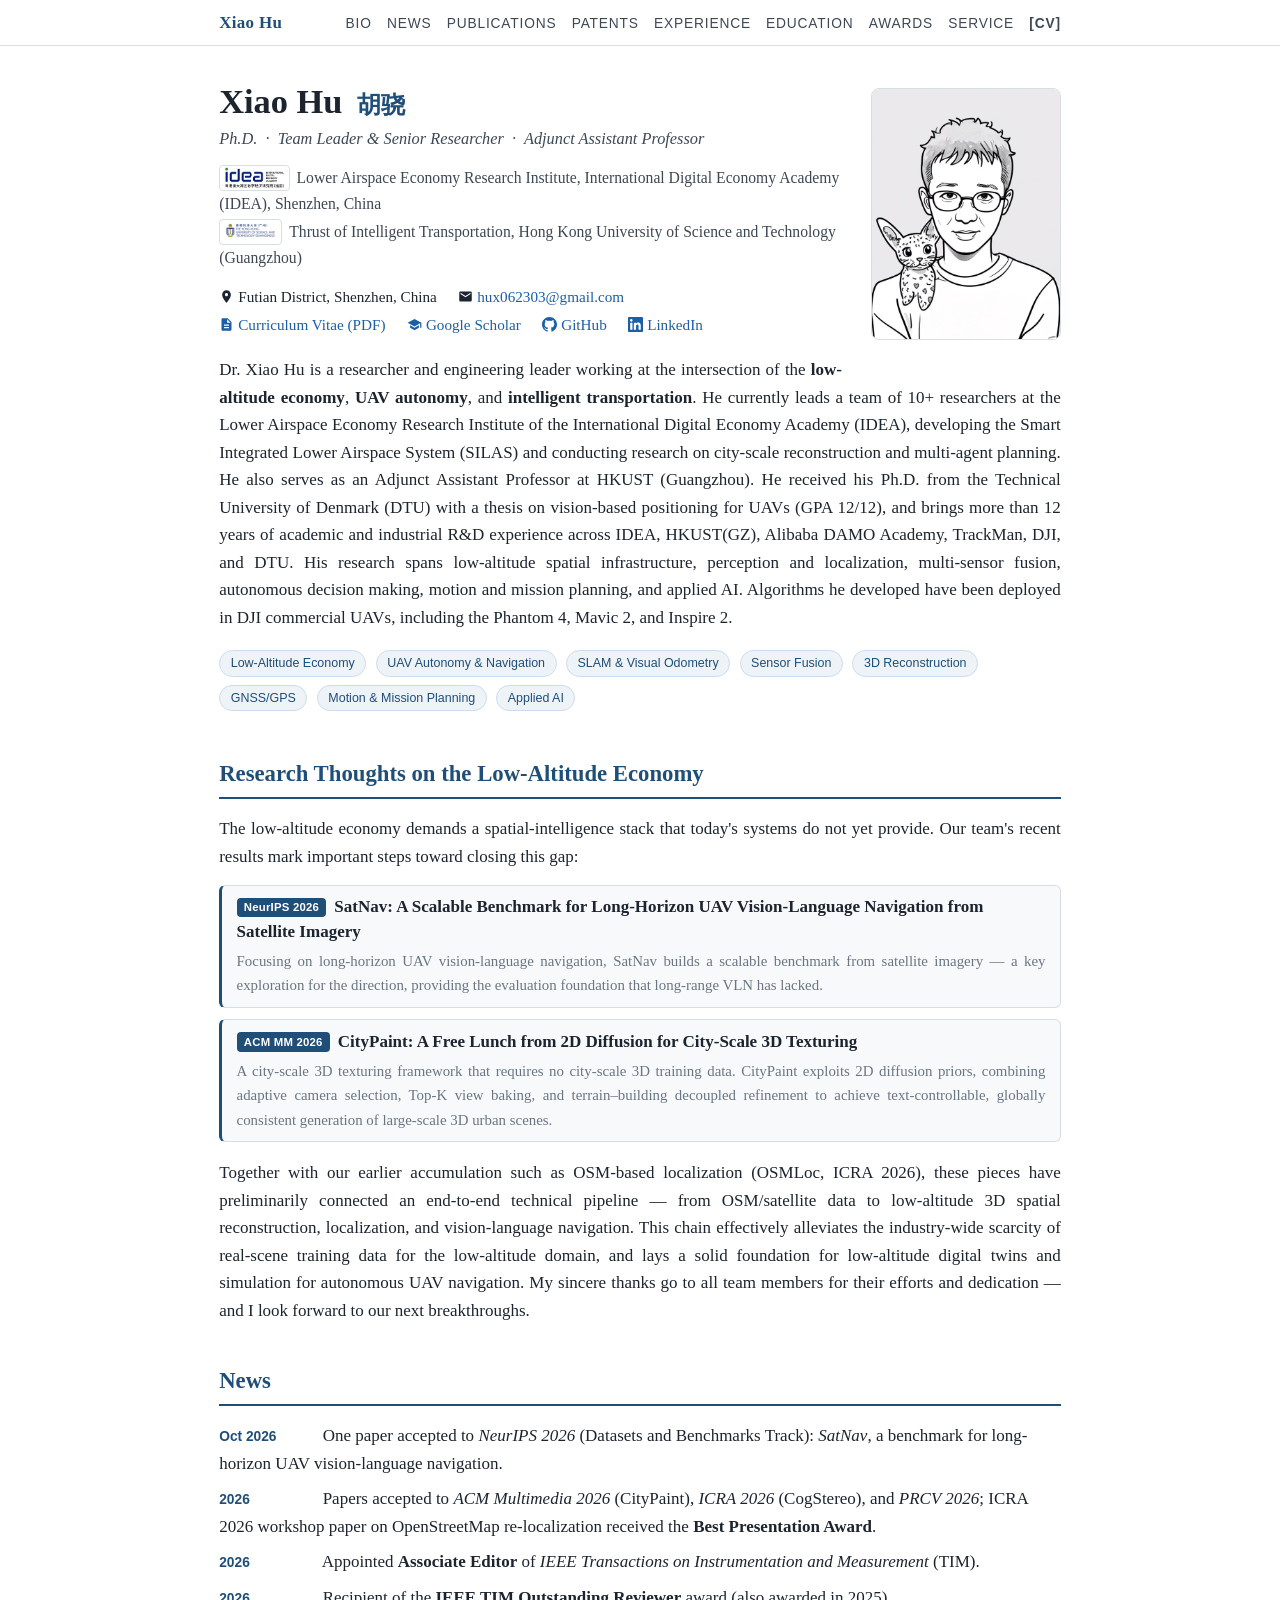
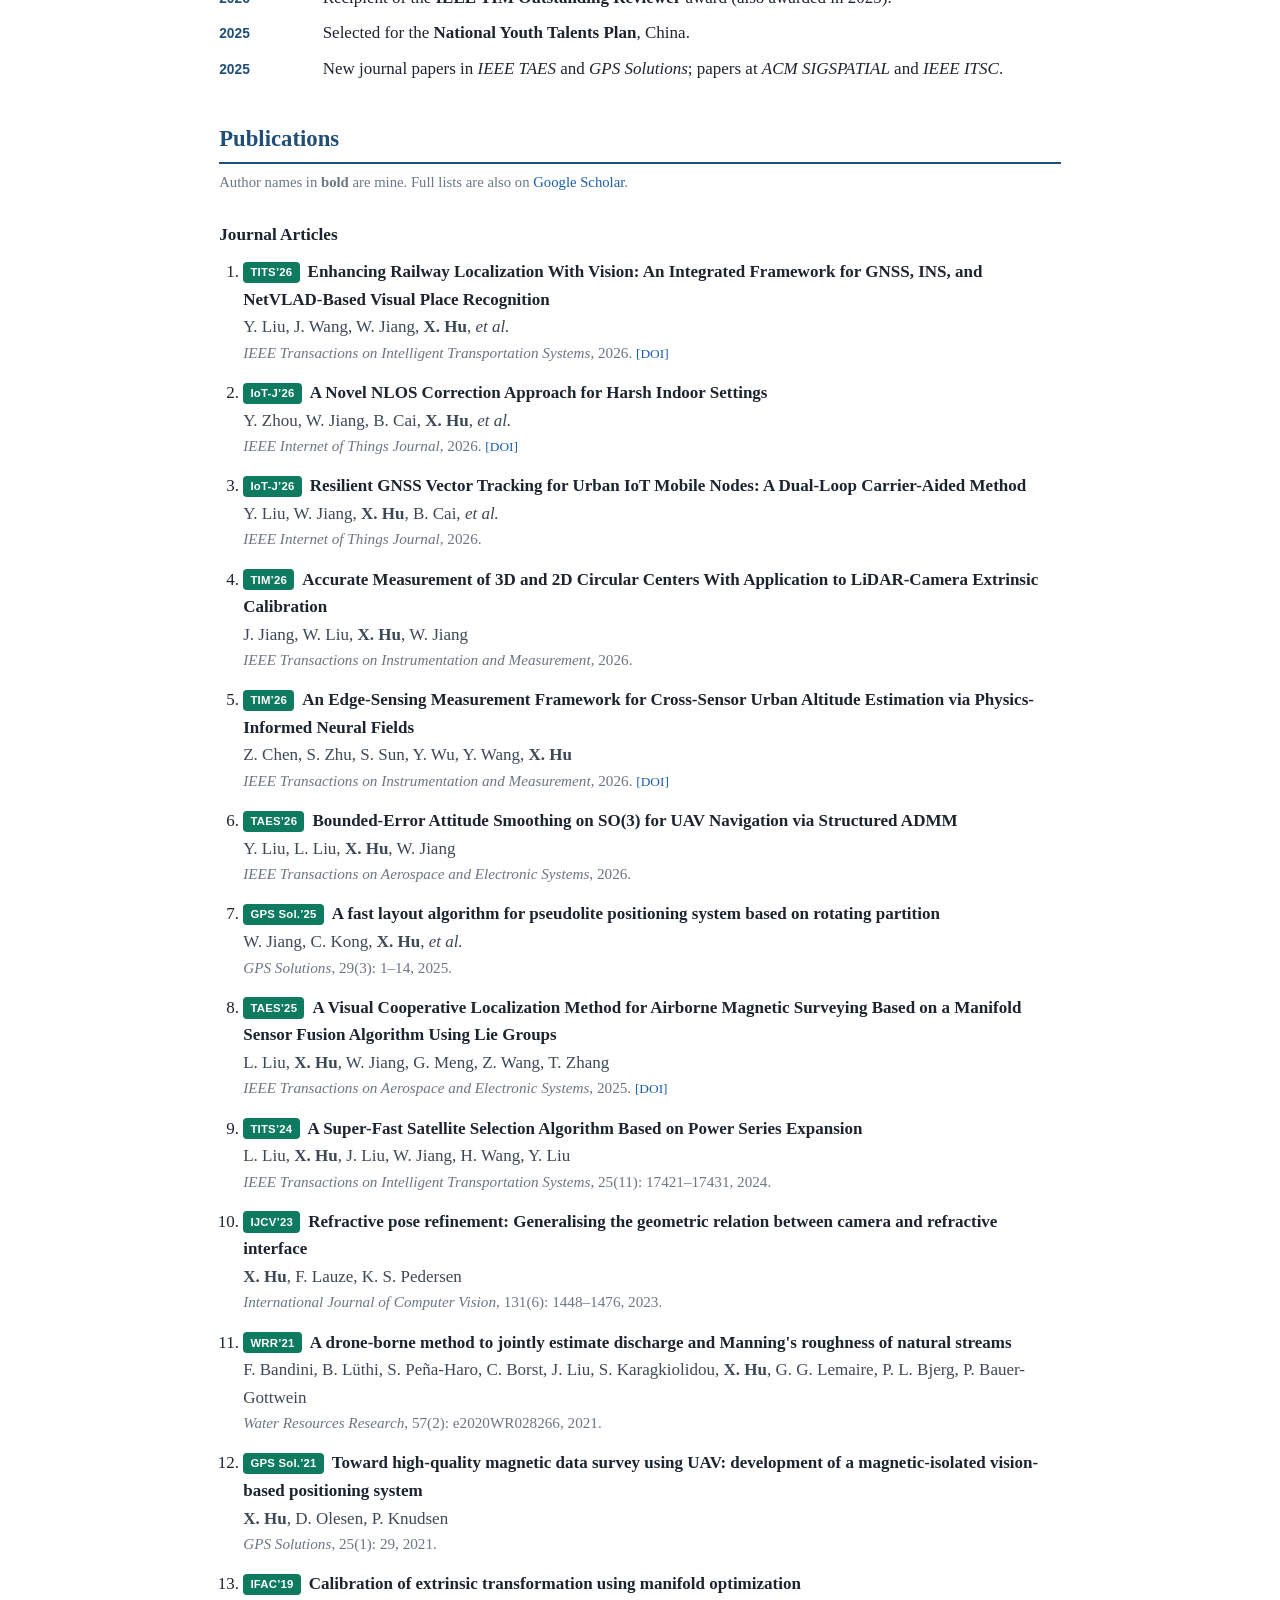
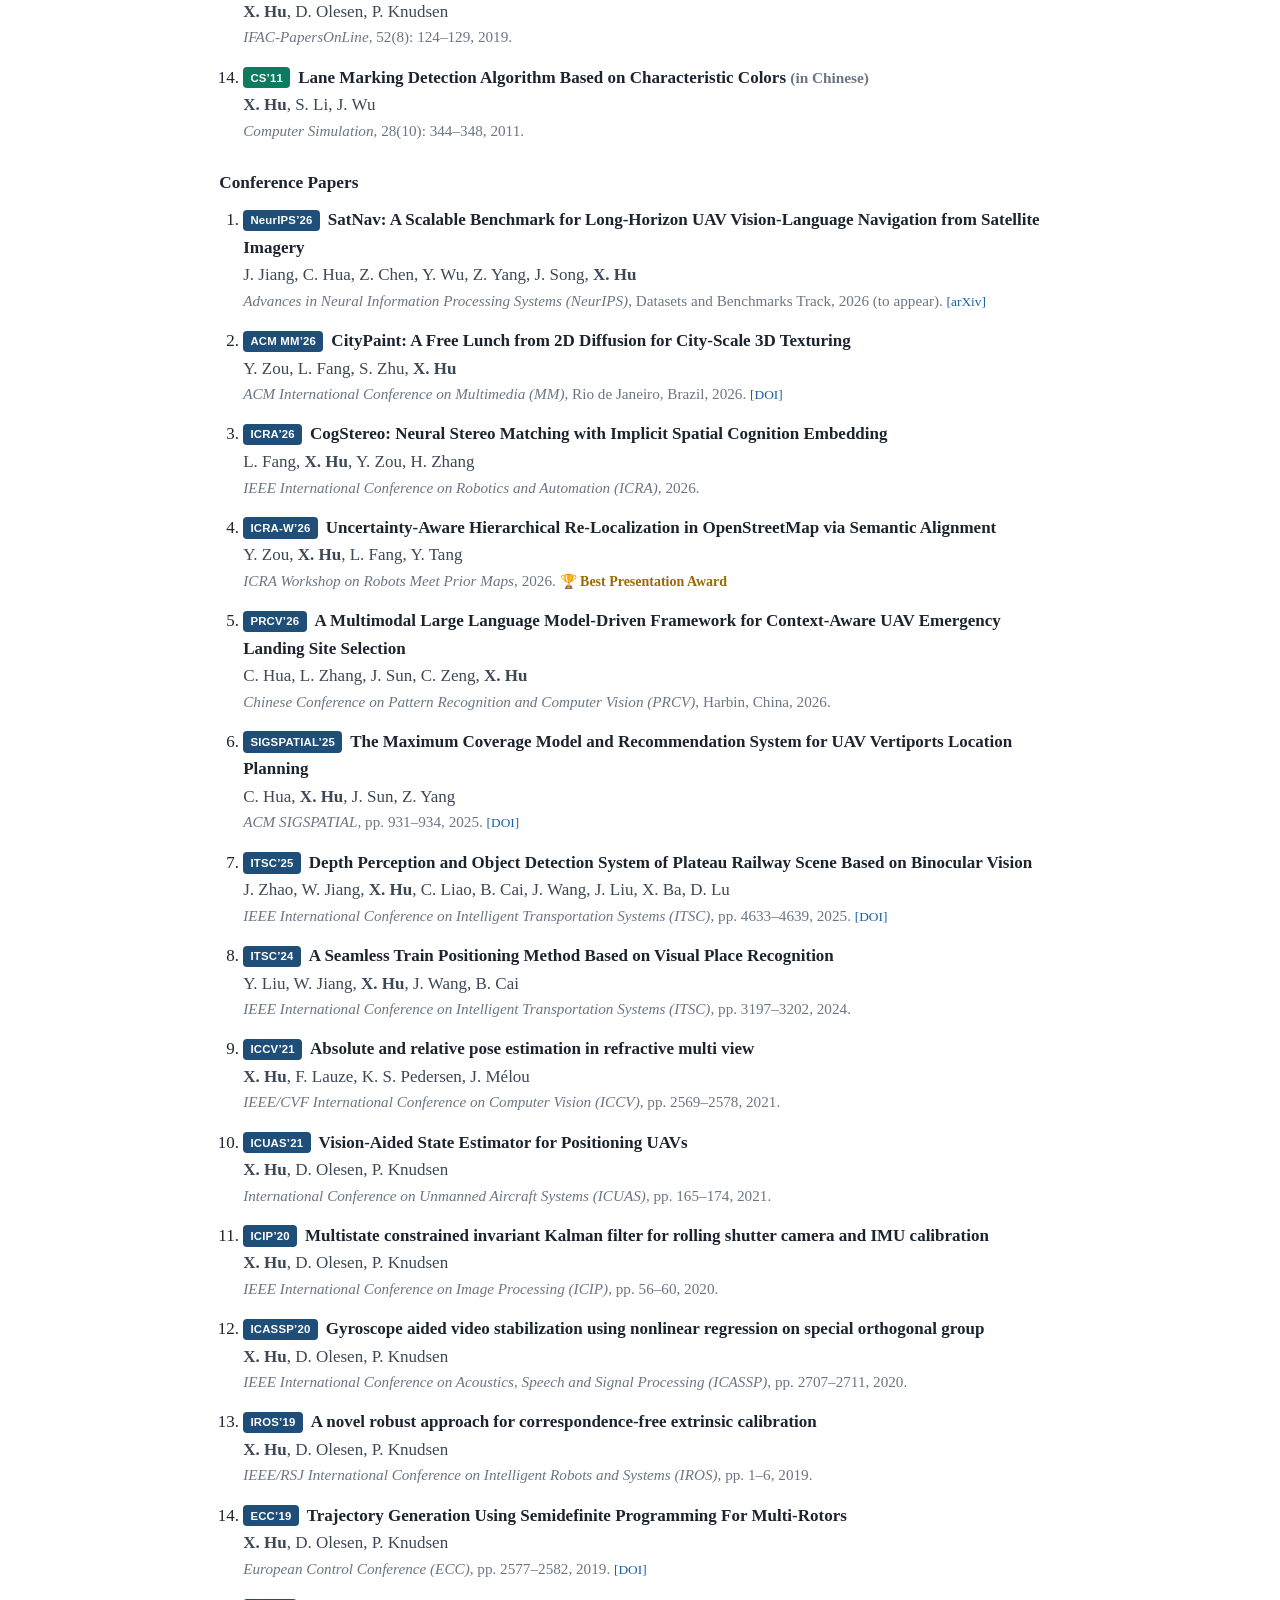
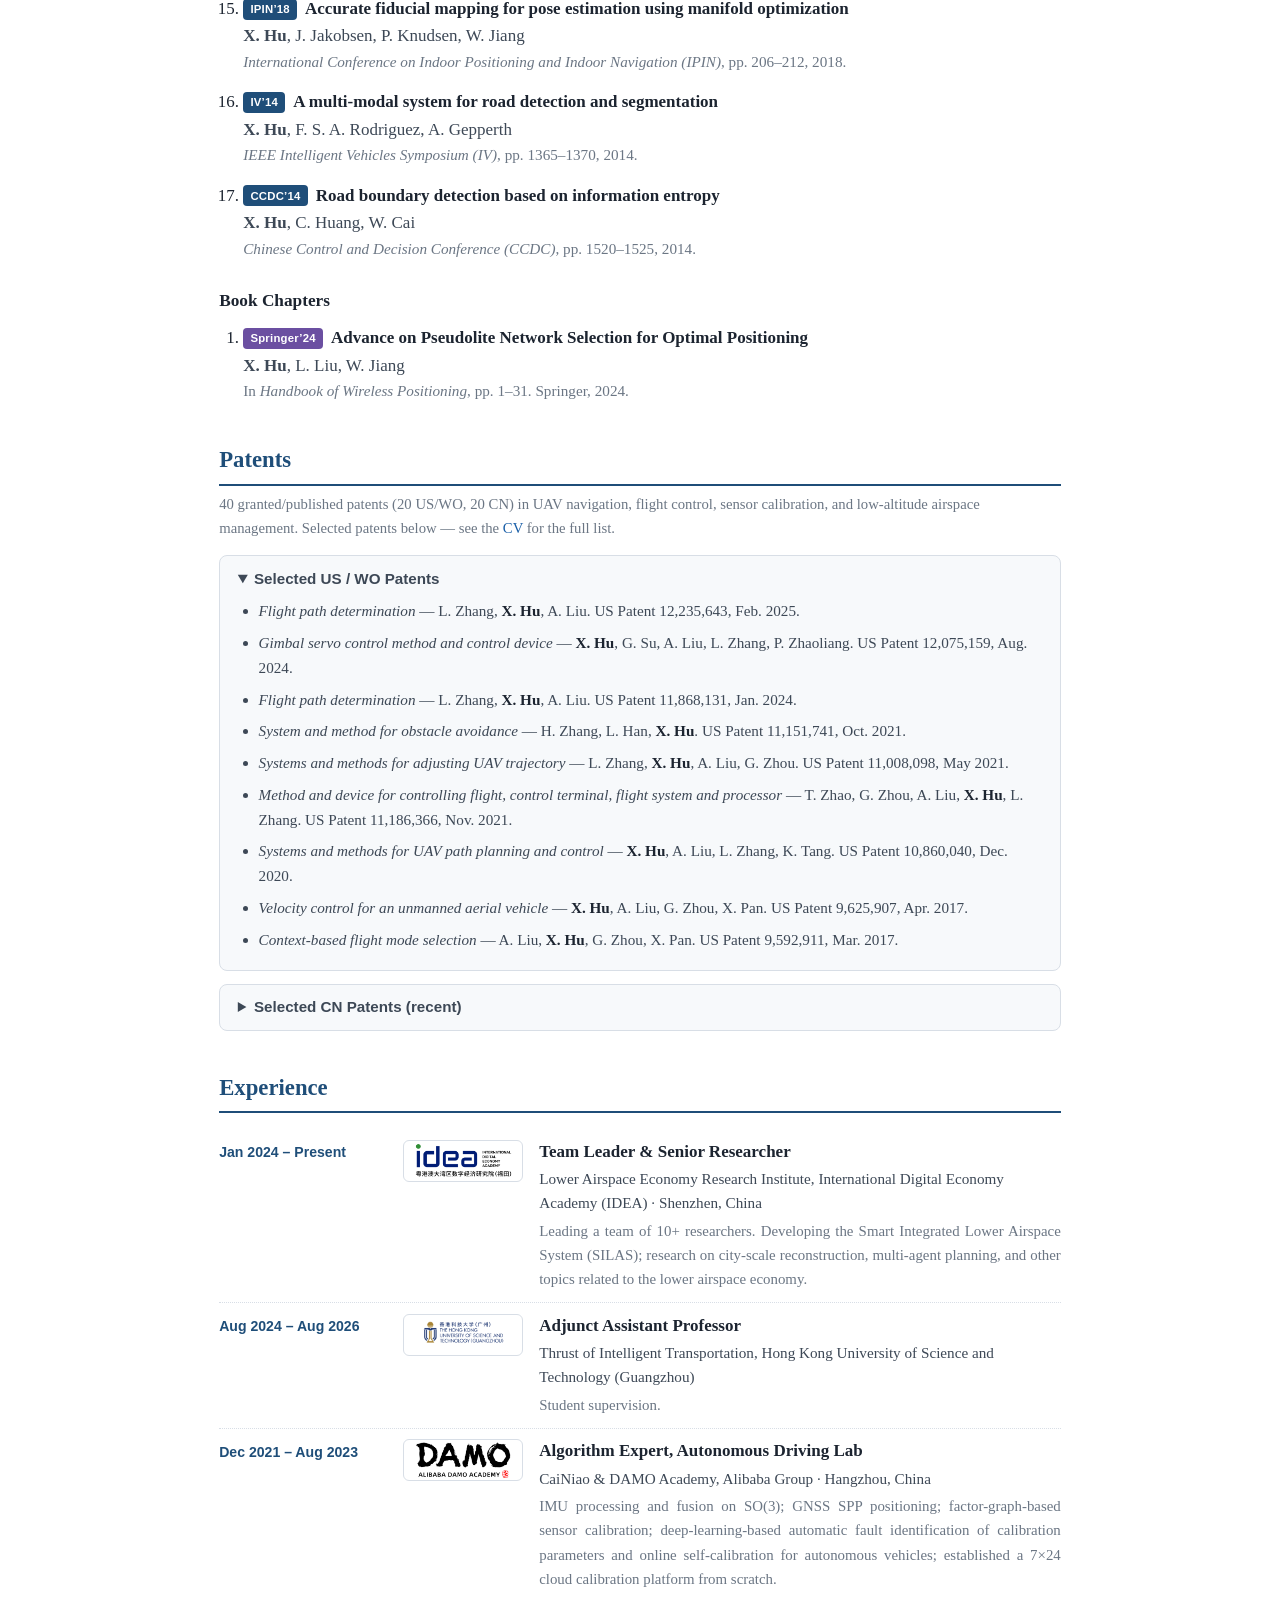
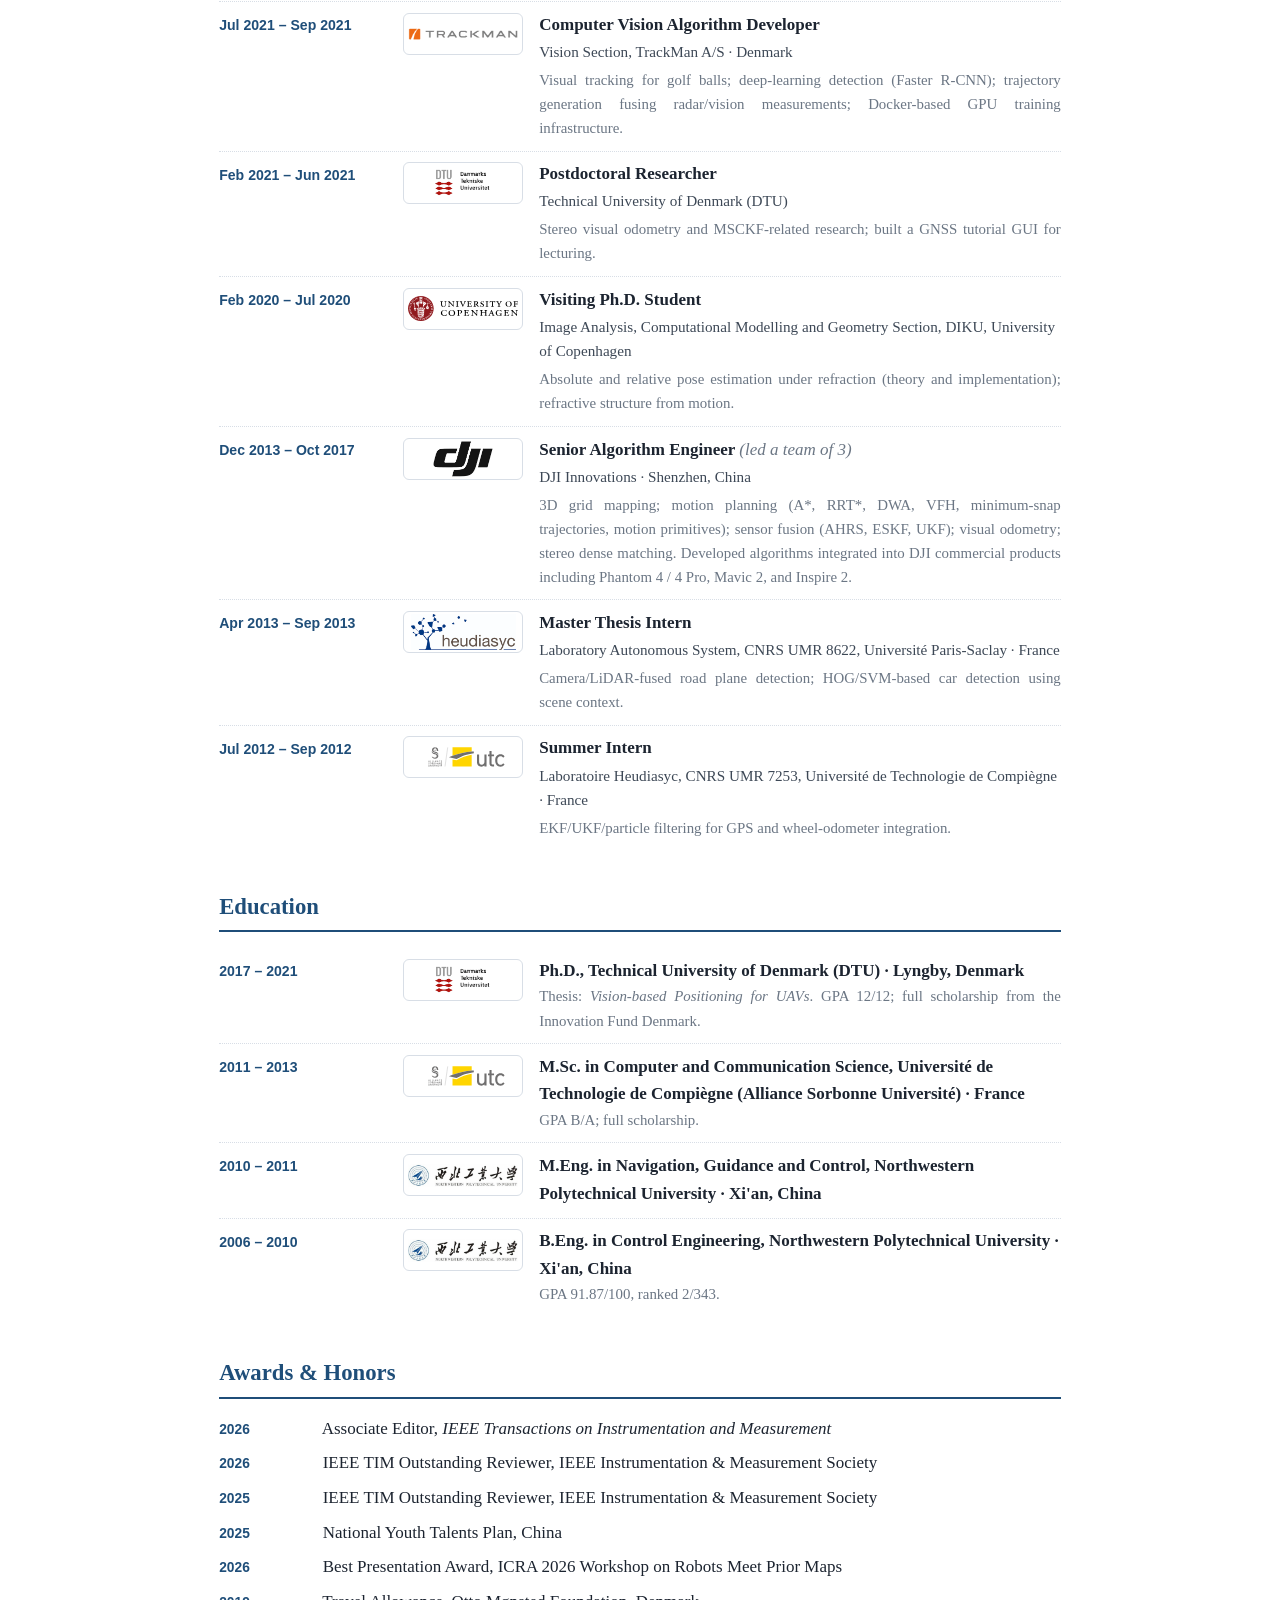
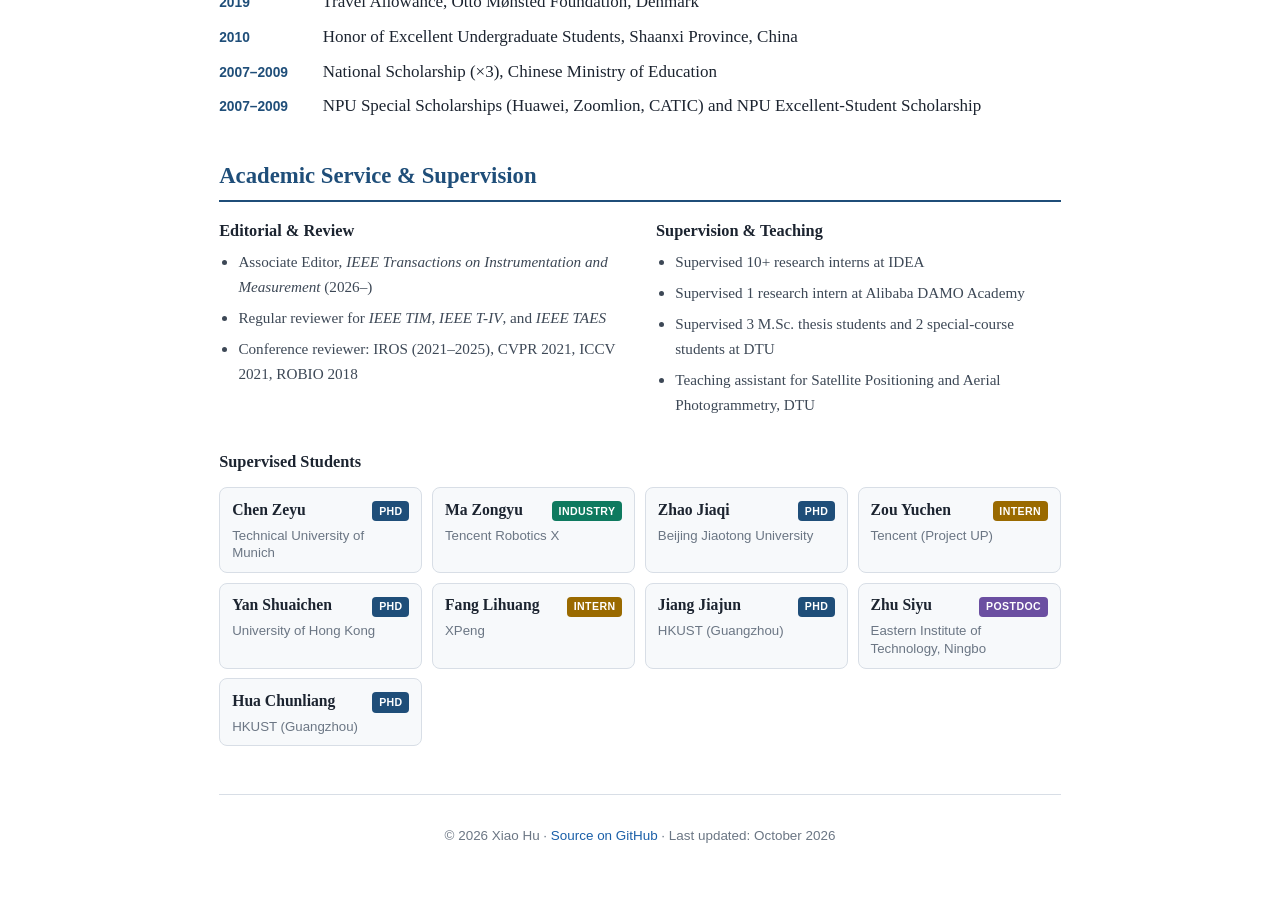
==== commit 377586ba: "Add Research Thoughts on the Low-Altitude Economy section (SatNav + CityPaint highlights)" ====
--- a/index.html
+++ b/index.html
@@ -10,7 +10,7 @@
   <meta property="og:description" content="Low-altitude economy, UAV autonomy, perception &amp; localization, sensor fusion.">
   <meta property="og:type" content="profile">
   <link rel="icon" href="data:image/svg+xml,%3Csvg xmlns='http://www.w3.org/2000/svg' viewBox='0 0 64 64'%3E%3Crect width='64' height='64' rx='10' fill='%231f4e79'/%3E%3Ctext x='32' y='42' font-family='Georgia,serif' font-size='26' font-weight='bold' fill='white' text-anchor='middle'%3EXH%3C/text%3E%3C/svg%3E">
-  <link rel="stylesheet" href="css/style.css?v=4">
+  <link rel="stylesheet" href="css/style.css?v=5">
 </head>
 <body>
 
@@ -78,6 +78,34 @@
       <span class="chip">Applied AI</span>
     </p>
   </header>
+
+  <!-- ================= Research Thoughts ================= -->
+  <section id="thoughts" class="section">
+    <h2>Research Thoughts on the Low-Altitude Economy</h2>
+    <p class="thoughts-intro">
+      The low-altitude economy demands a spatial-intelligence stack that today's systems do not yet
+      provide. Our team's recent results mark important steps toward closing this gap:
+    </p>
+    <div class="thought-highlights">
+      <div class="thought-item">
+        <div class="pub-title"><span class="venue-badge vb-conf">NeurIPS 2026</span>SatNav: A Scalable Benchmark for Long-Horizon UAV Vision-Language Navigation from Satellite Imagery</div>
+        <div class="thought-desc">Focusing on long-horizon UAV vision-language navigation, SatNav builds a scalable benchmark from satellite imagery — a key exploration for the direction, providing the evaluation foundation that long-range VLN has lacked.</div>
+      </div>
+      <div class="thought-item">
+        <div class="pub-title"><span class="venue-badge vb-conf">ACM MM 2026</span>CityPaint: A Free Lunch from 2D Diffusion for City-Scale 3D Texturing</div>
+        <div class="thought-desc">A city-scale 3D texturing framework that requires no city-scale 3D training data. CityPaint exploits 2D diffusion priors, combining adaptive camera selection, Top-K view baking, and terrain–building decoupled refinement to achieve text-controllable, globally consistent generation of large-scale 3D urban scenes.</div>
+      </div>
+    </div>
+    <p class="thoughts-synthesis">
+      Together with our earlier accumulation such as OSM-based localization (OSMLoc, ICRA 2026), these
+      pieces have preliminarily connected an end-to-end technical pipeline — from OSM/satellite data to
+      low-altitude 3D spatial reconstruction, localization, and vision-language navigation. This chain
+      effectively alleviates the industry-wide scarcity of real-scene training data for the low-altitude
+      domain, and lays a solid foundation for low-altitude digital twins and simulation for autonomous
+      UAV navigation. My sincere thanks go to all team members for their efforts and dedication —
+      and I look forward to our next breakthroughs.
+    </p>
+  </section>
 
   <!-- ================= News ================= -->
   <section id="news" class="section">
--- a/css/style.css
+++ b/css/style.css
@@ -148,6 +148,29 @@
   border-bottom: 2px solid var(--accent);
 }
 .section-note { color: var(--muted); font-size: 0.92rem; margin-top: -0.55rem; }
+
+/* ---------- research thoughts ---------- */
+.thoughts-intro { margin: 0 0 0.9rem; text-align: justify; }
+.thought-highlights {
+  display: grid;
+  gap: 0.7rem;
+  margin: 0 0 1rem;
+}
+.thought-item {
+  background: var(--paper-alt);
+  border: 1px solid var(--rule);
+  border-left: 3px solid var(--accent);
+  border-radius: 6px;
+  padding: 0.6rem 0.9rem;
+}
+.thought-item .pub-title { line-height: 1.45; }
+.thought-desc {
+  margin-top: 0.3rem;
+  color: var(--muted);
+  font-size: 0.93rem;
+  text-align: justify;
+}
+.thoughts-synthesis { text-align: justify; }
 
 /* ---------- news ---------- */
 .news-list { margin: 0; padding: 0; list-style: none; }
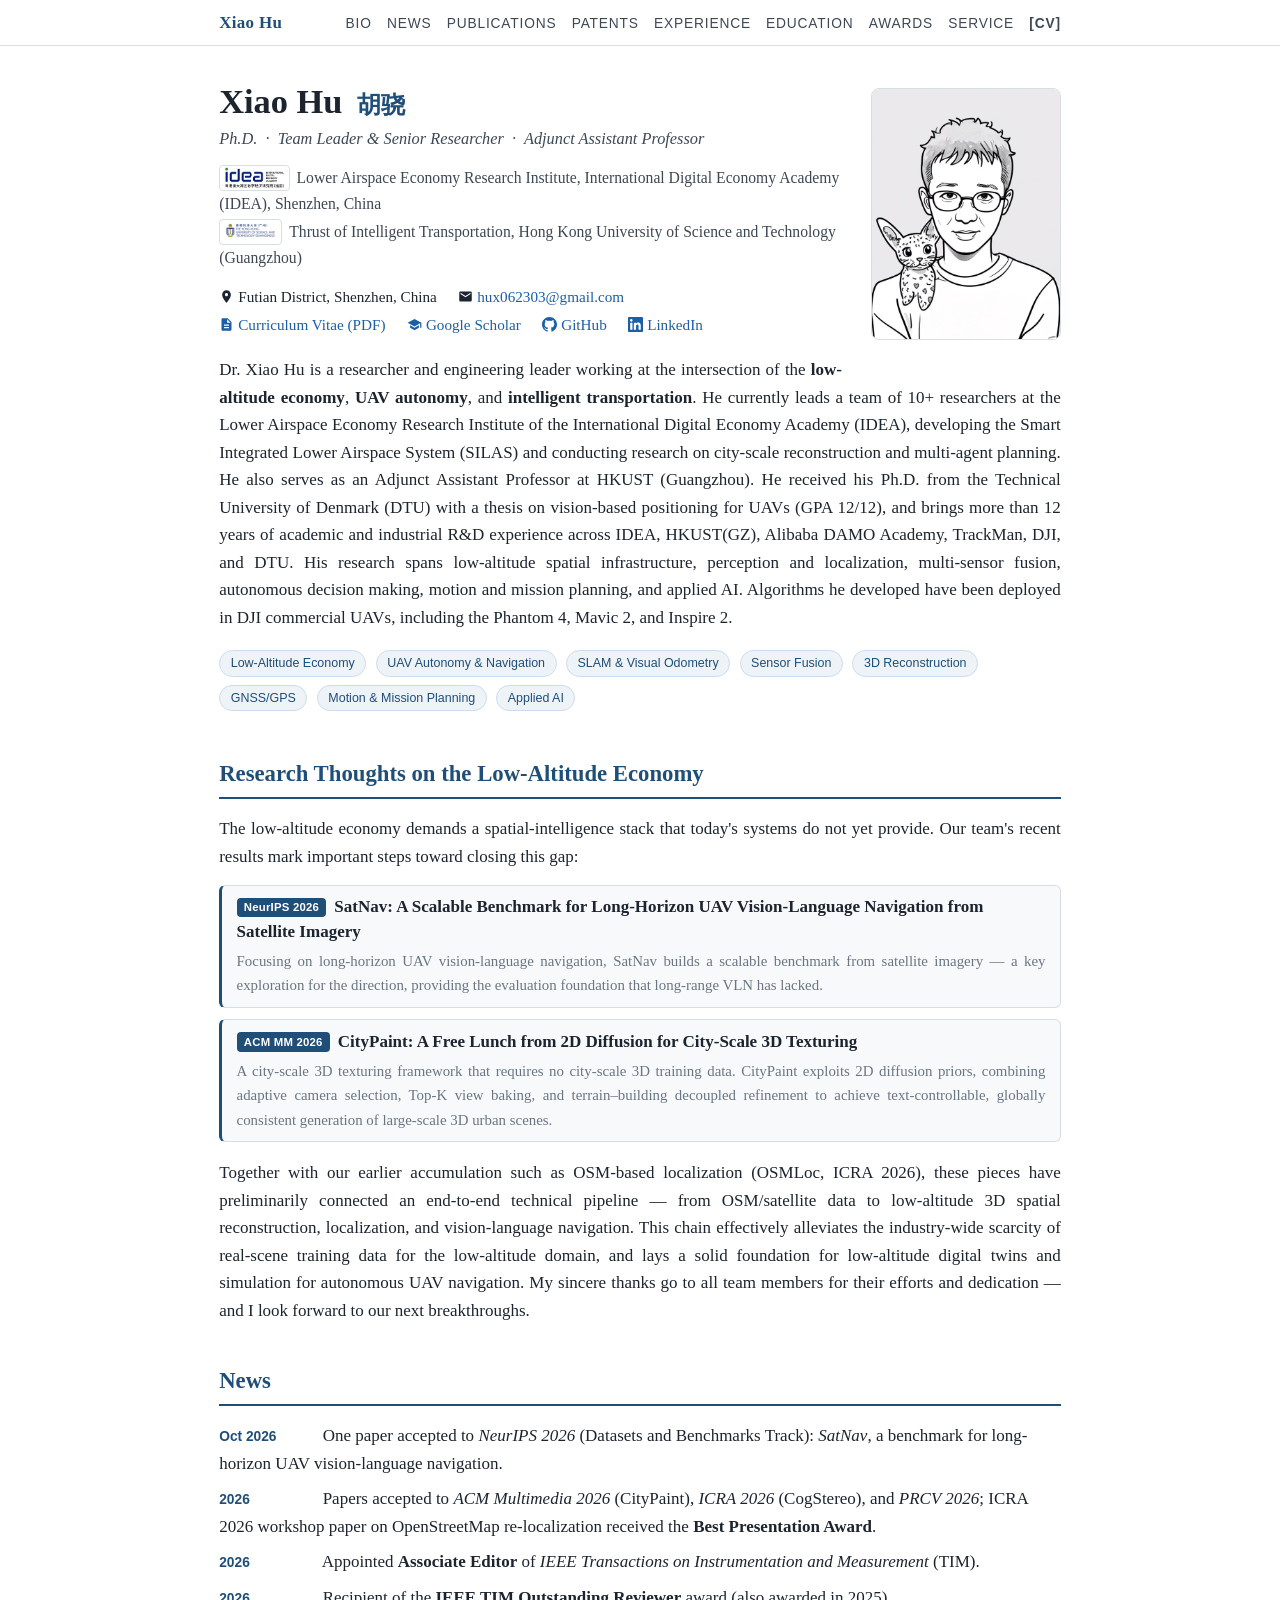
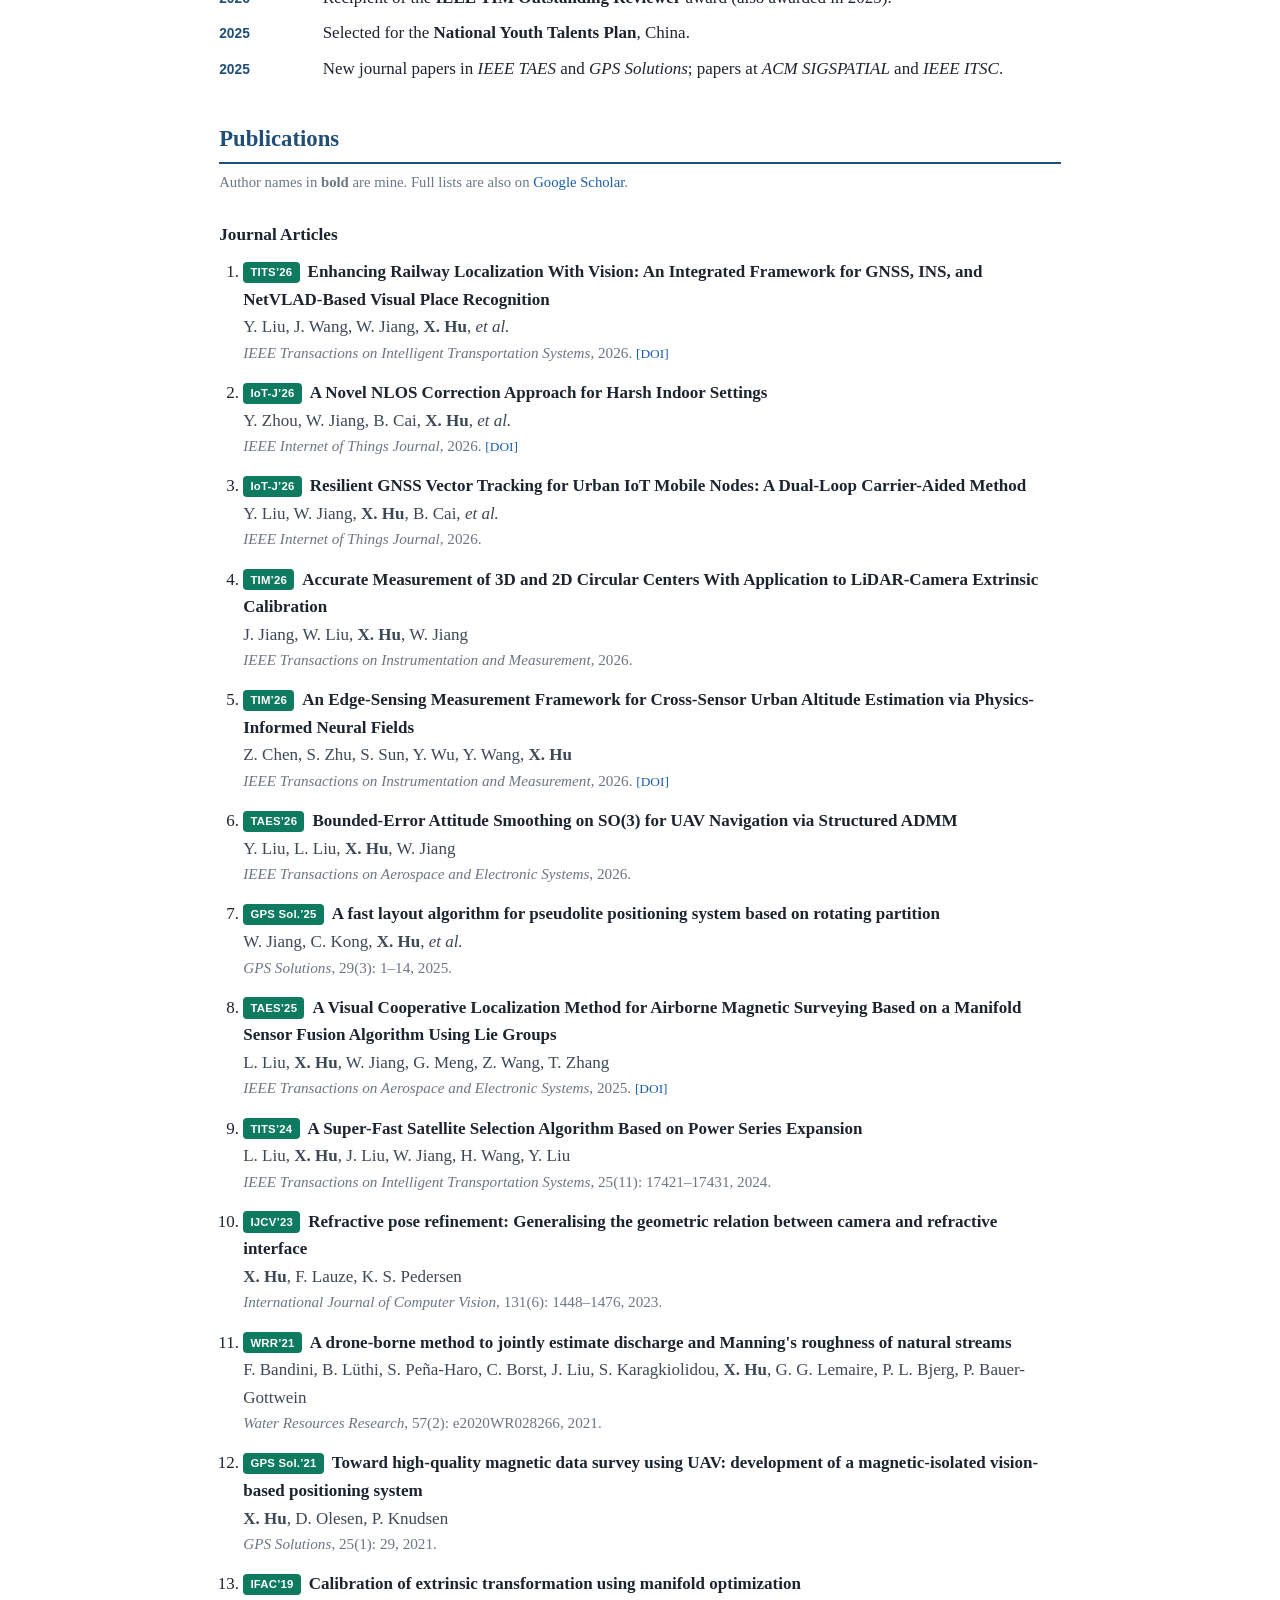
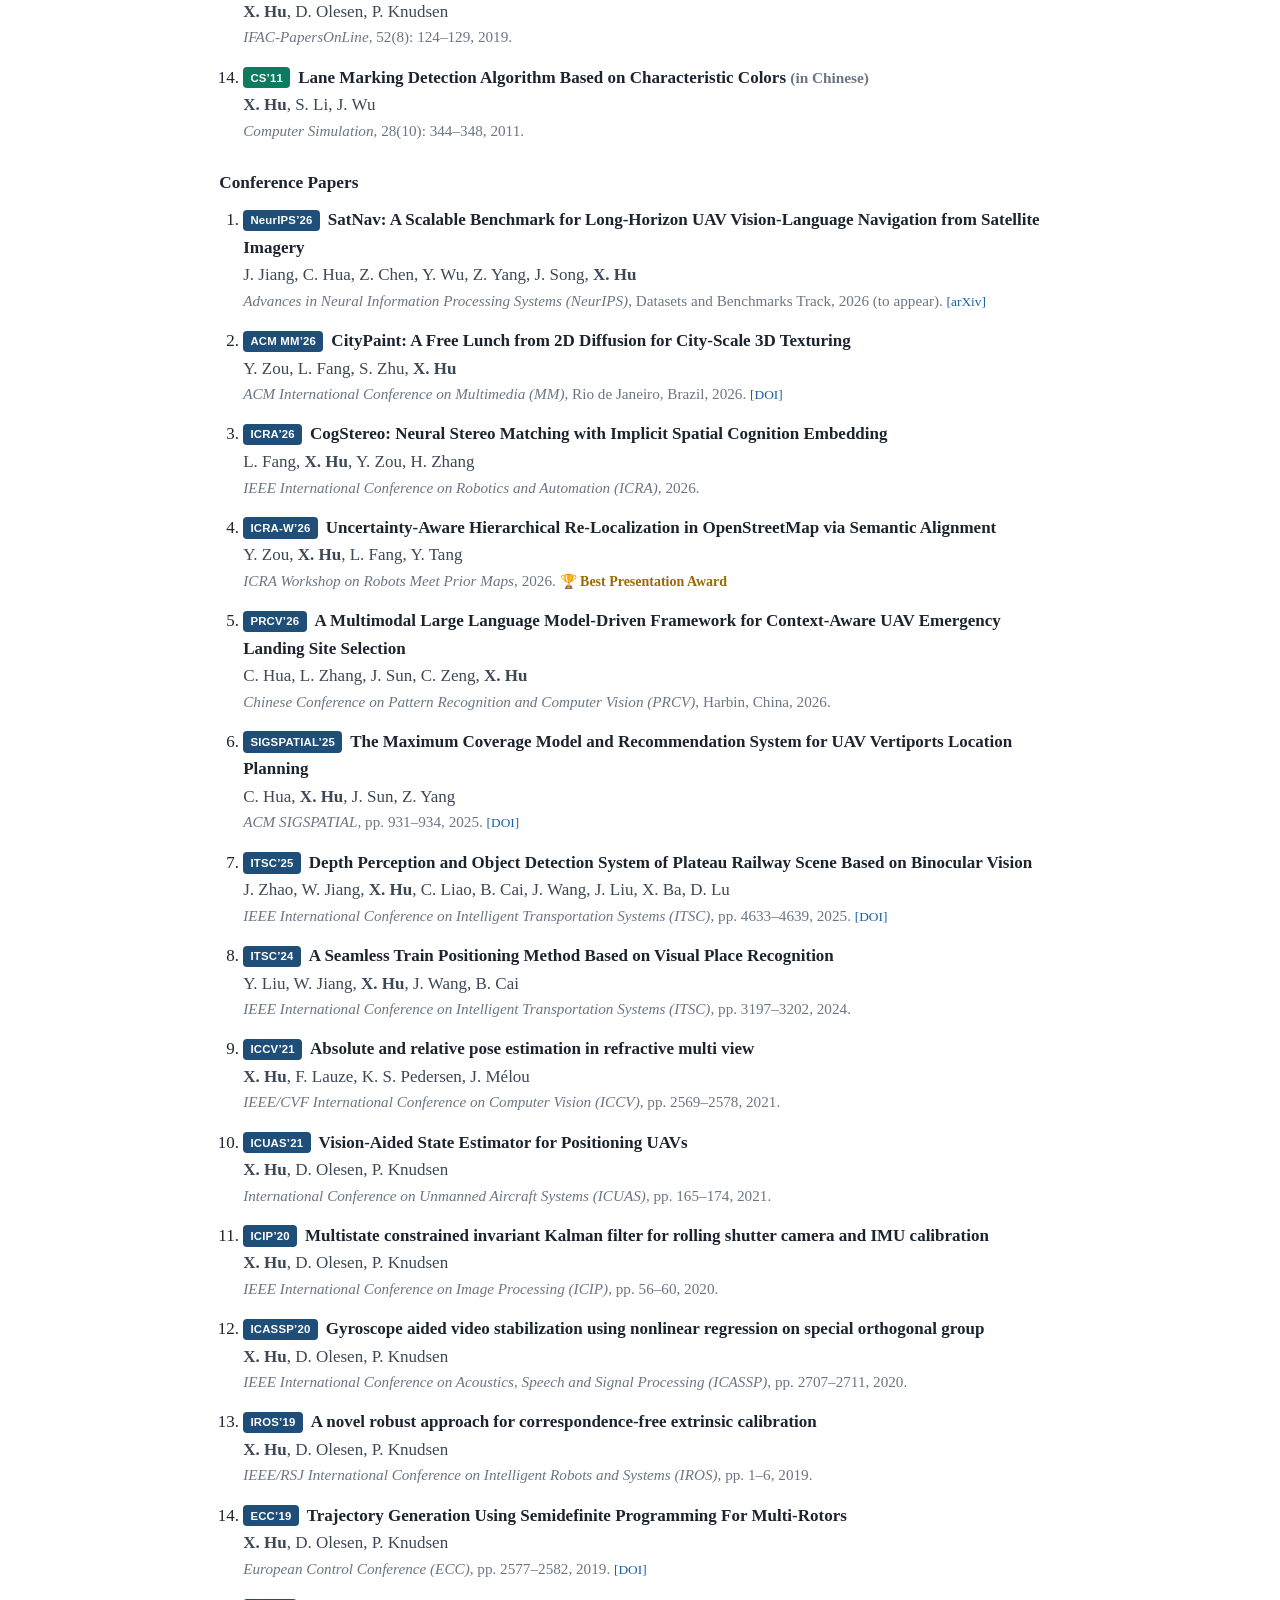
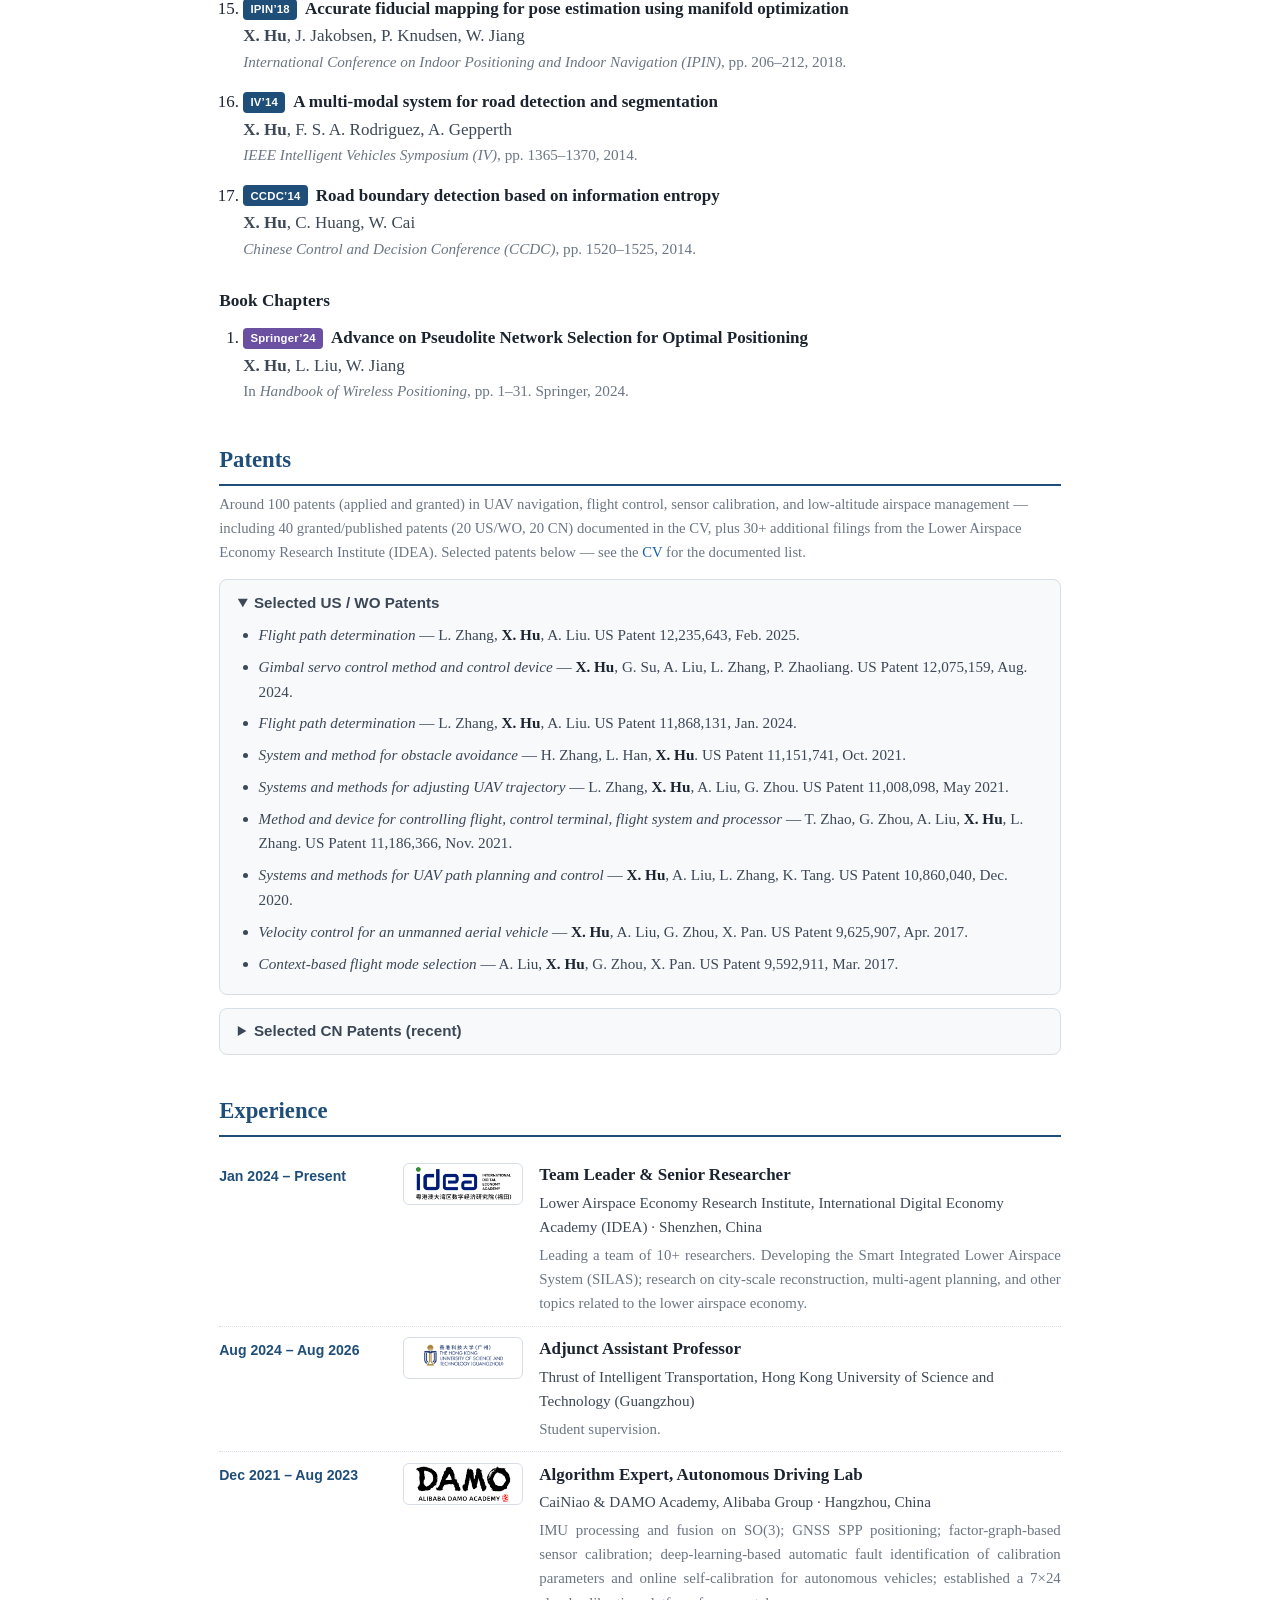
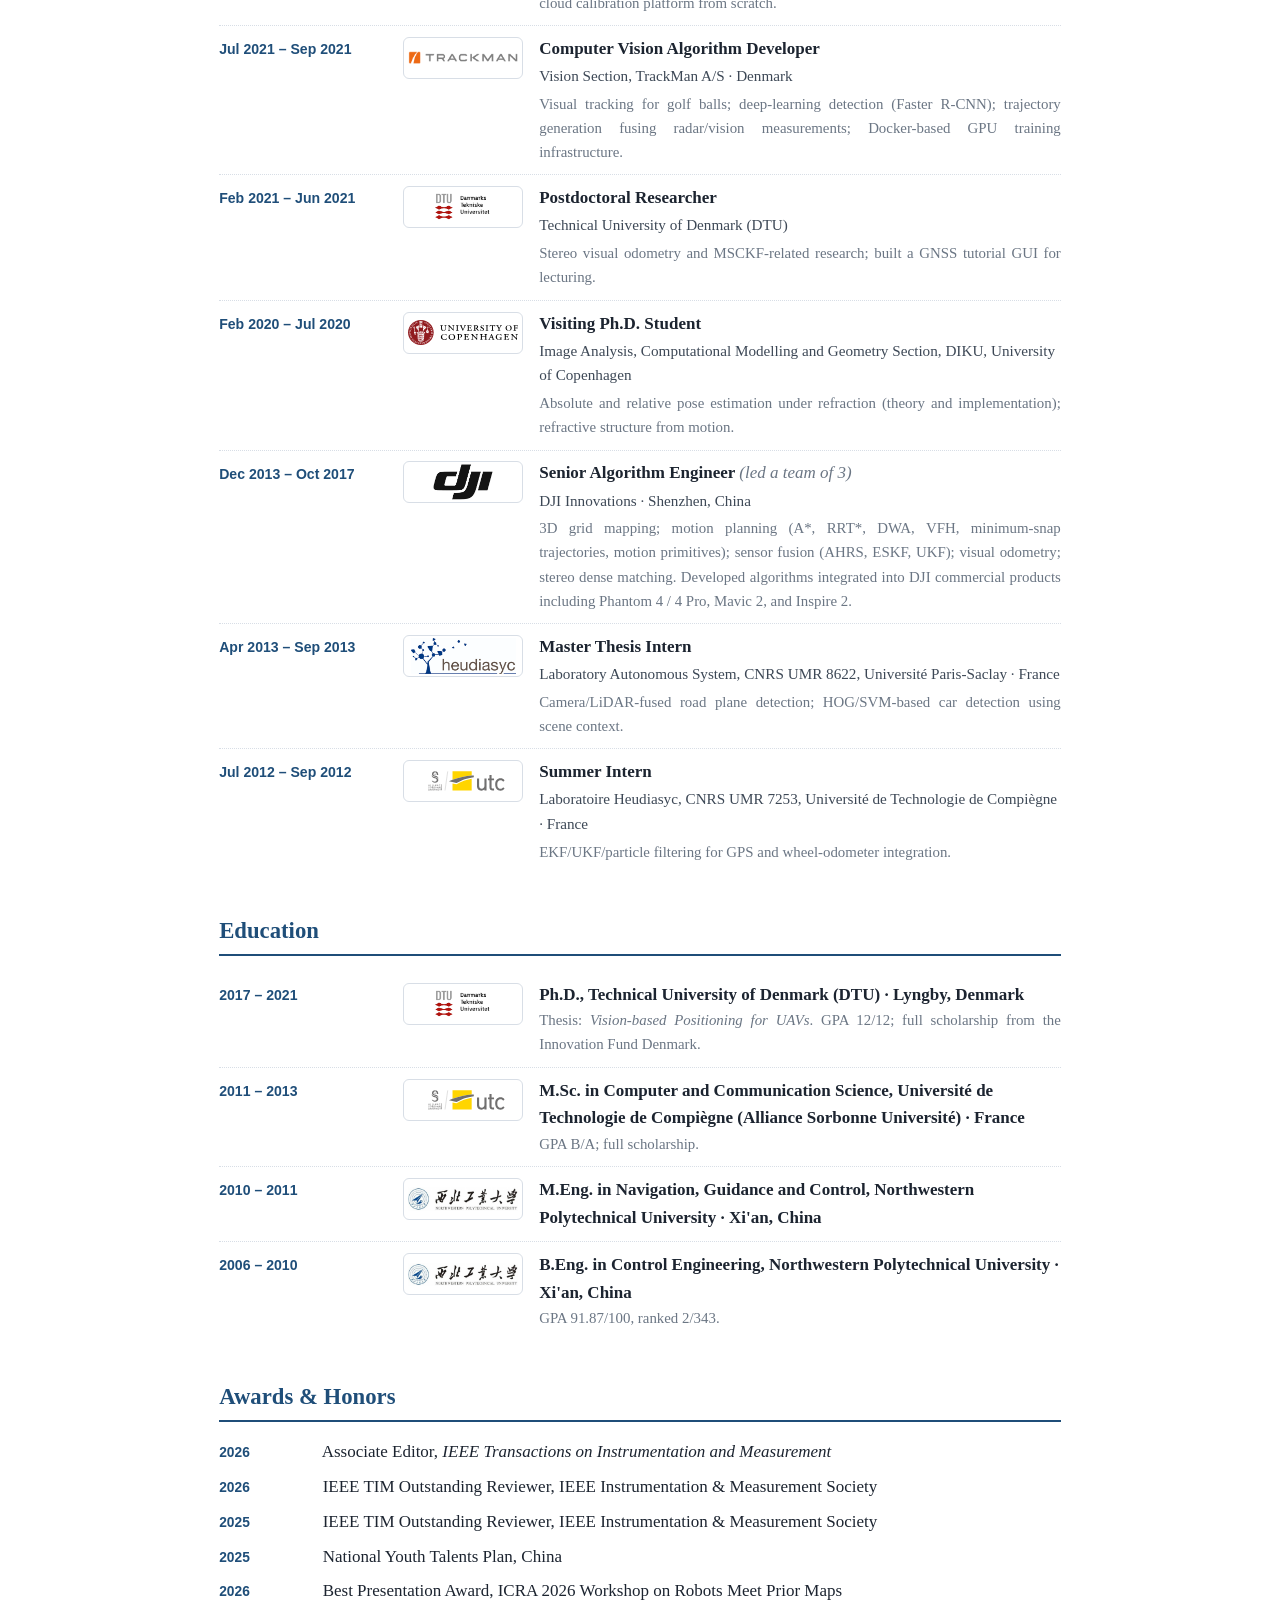
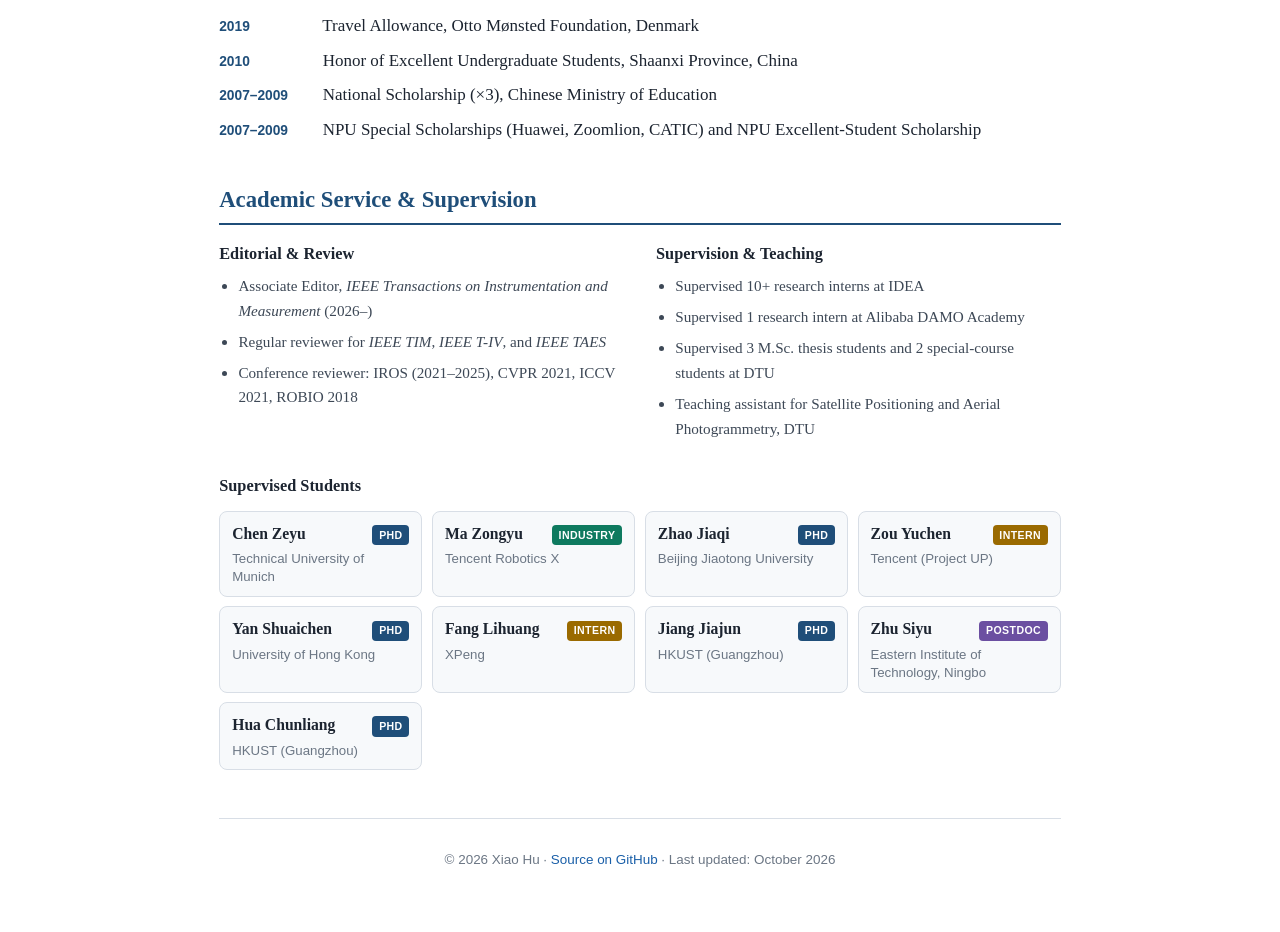
==== commit db0f55b7: "Update patent count: ~100 total incl. 30+ IDEA filings via agency" ====
--- a/index.html
+++ b/index.html
@@ -303,7 +303,7 @@
   <!-- ================= Patents ================= -->
   <section id="patents" class="section">
     <h2>Patents</h2>
-    <p class="section-note">40 granted/published patents (20 US/WO, 20 CN) in UAV navigation, flight control, sensor calibration, and low-altitude airspace management. Selected patents below — see the <a href="files/cv.pdf" target="_blank" rel="noopener">CV</a> for the full list.</p>
+    <p class="section-note">Around 100 patents (applied and granted) in UAV navigation, flight control, sensor calibration, and low-altitude airspace management — including 40 granted/published patents (20 US/WO, 20 CN) documented in the CV, plus 30+ additional filings from the Lower Airspace Economy Research Institute (IDEA). Selected patents below — see the <a href="files/cv.pdf" target="_blank" rel="noopener">CV</a> for the documented list.</p>
 
     <details class="patent-group" open>
       <summary><strong>Selected US / WO Patents</strong></summary>
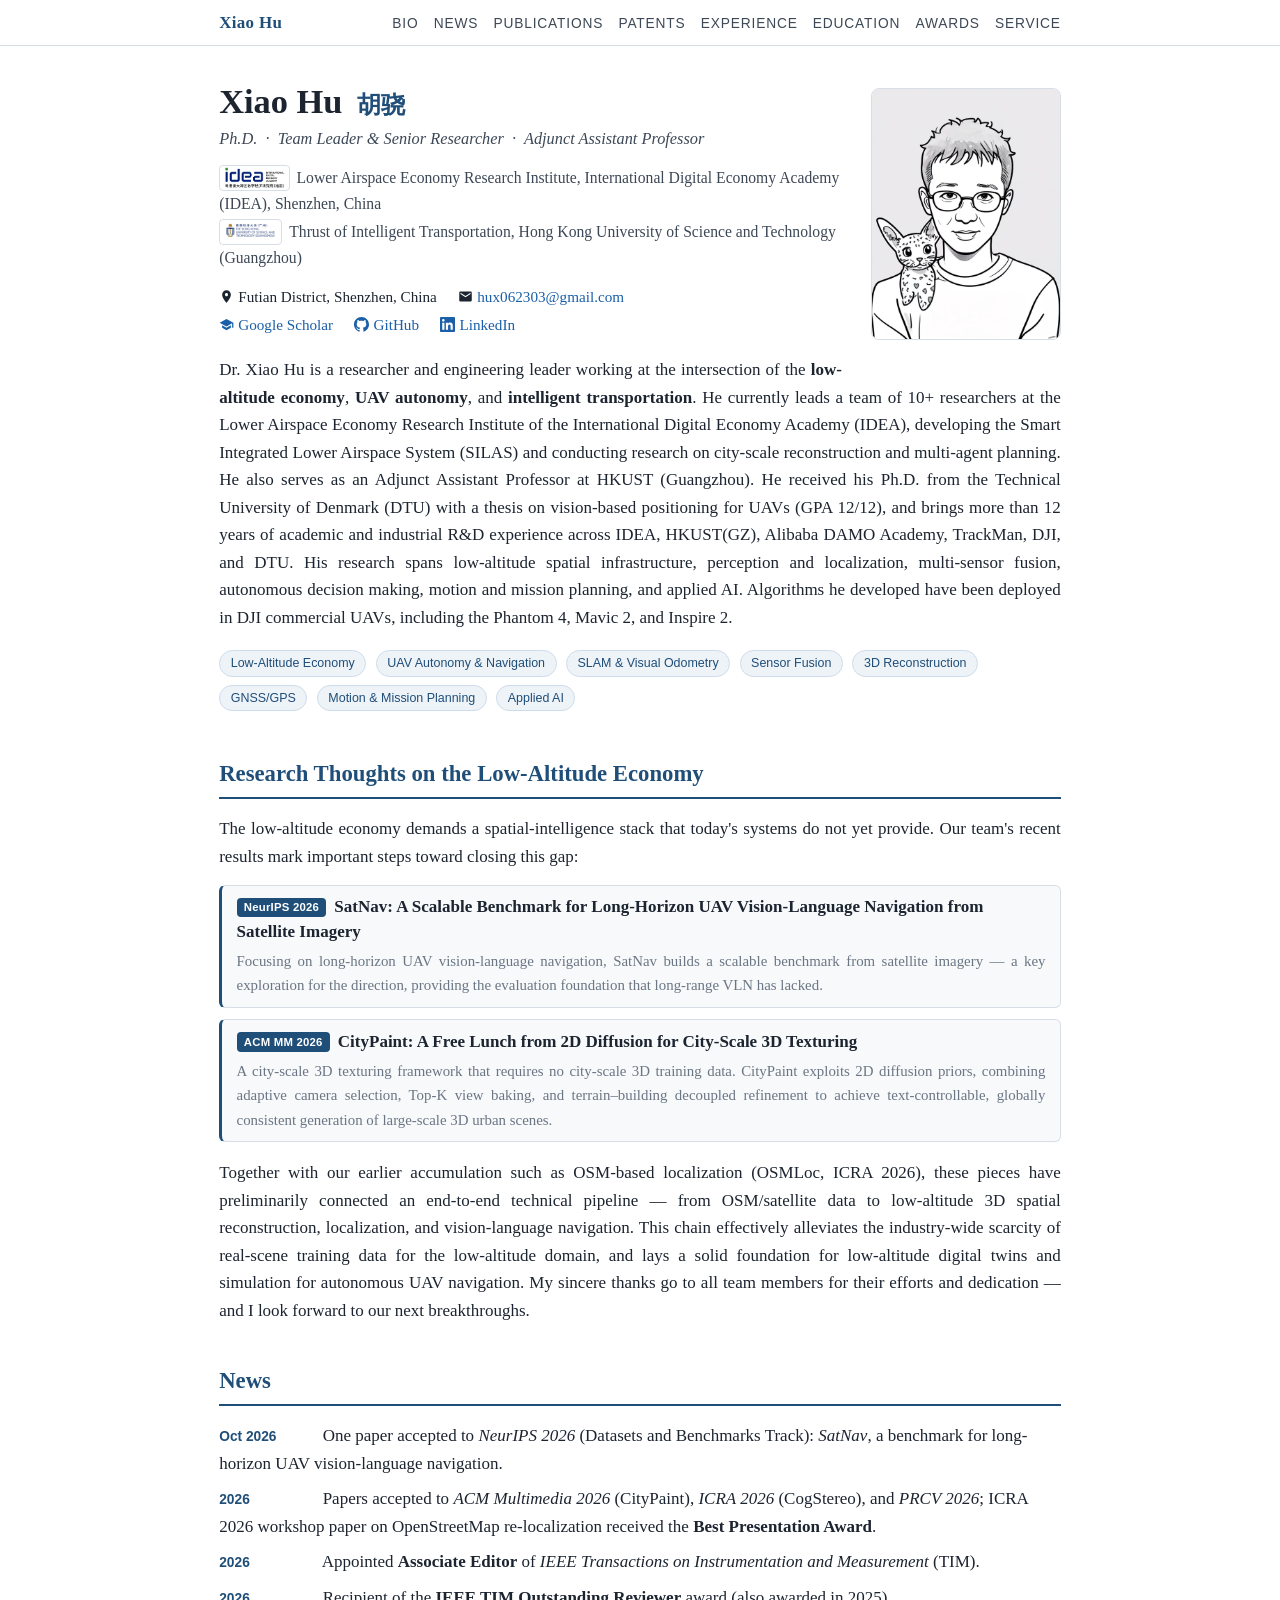
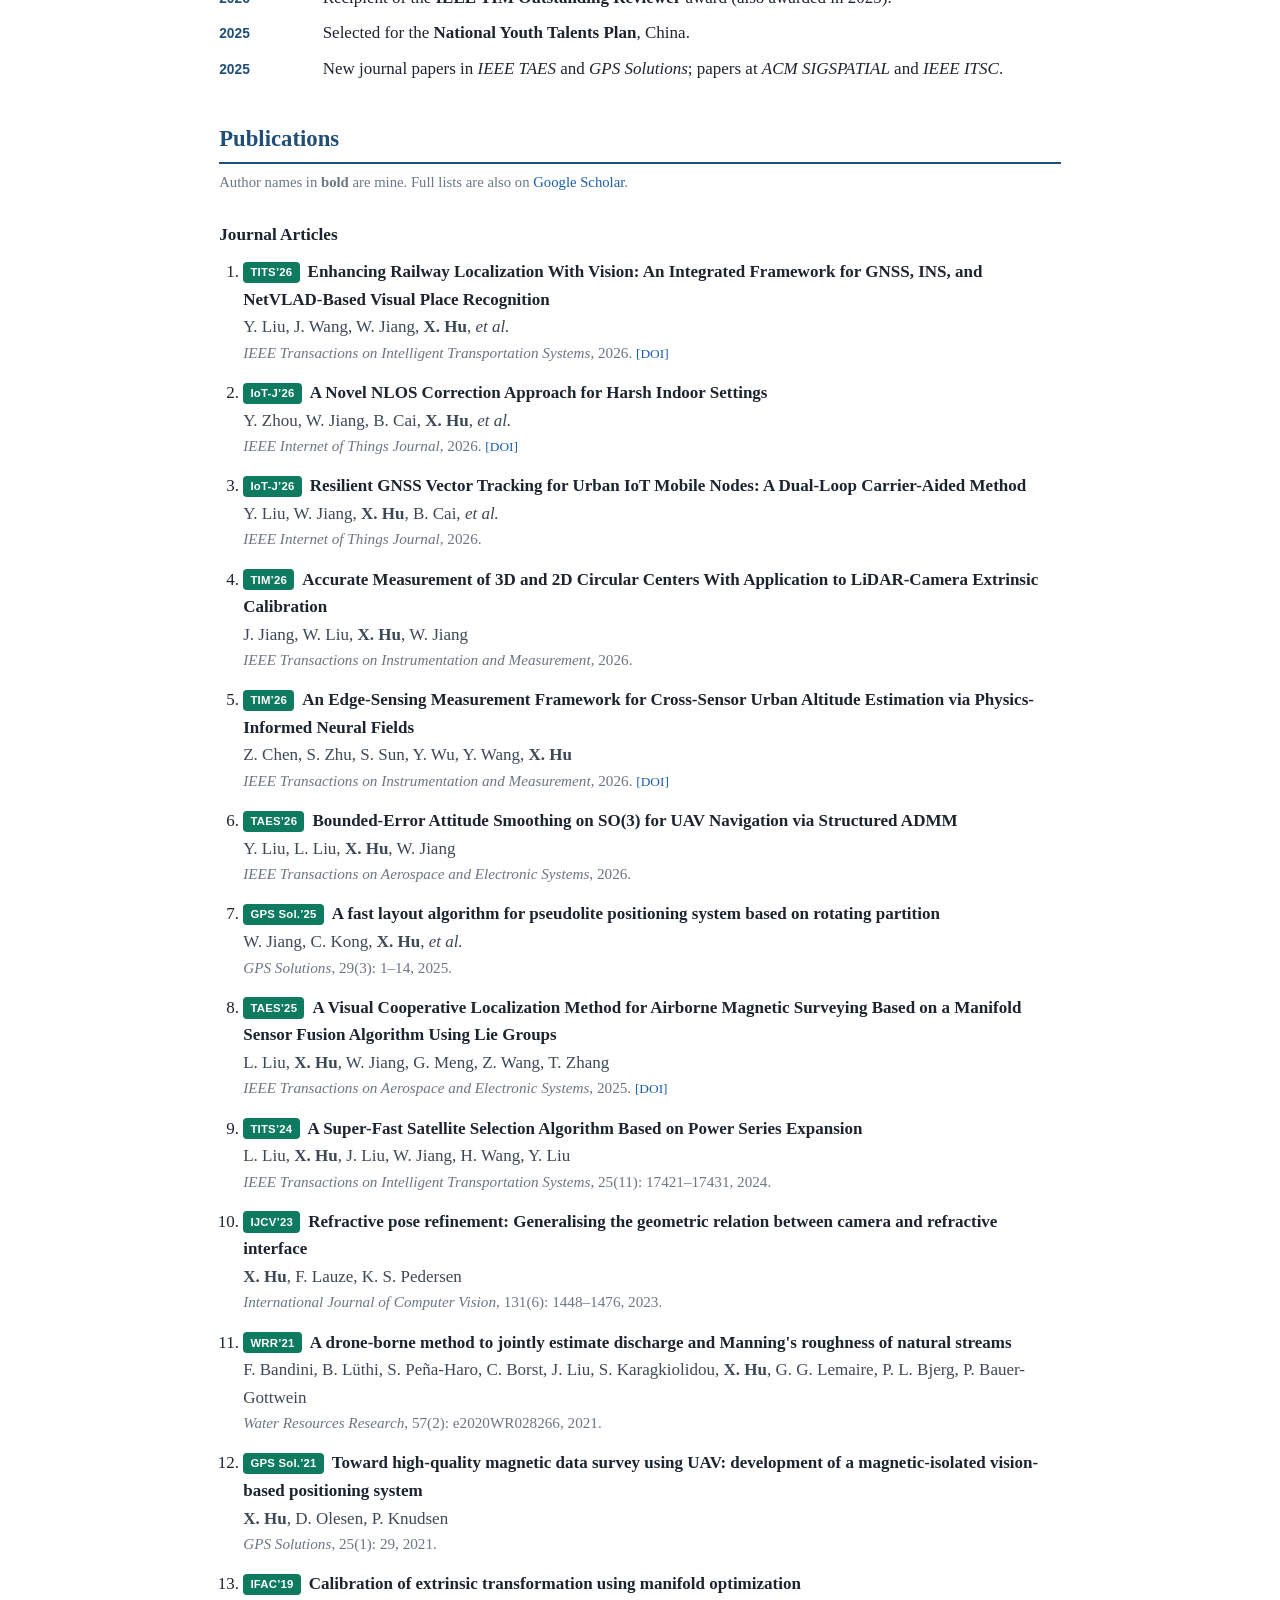
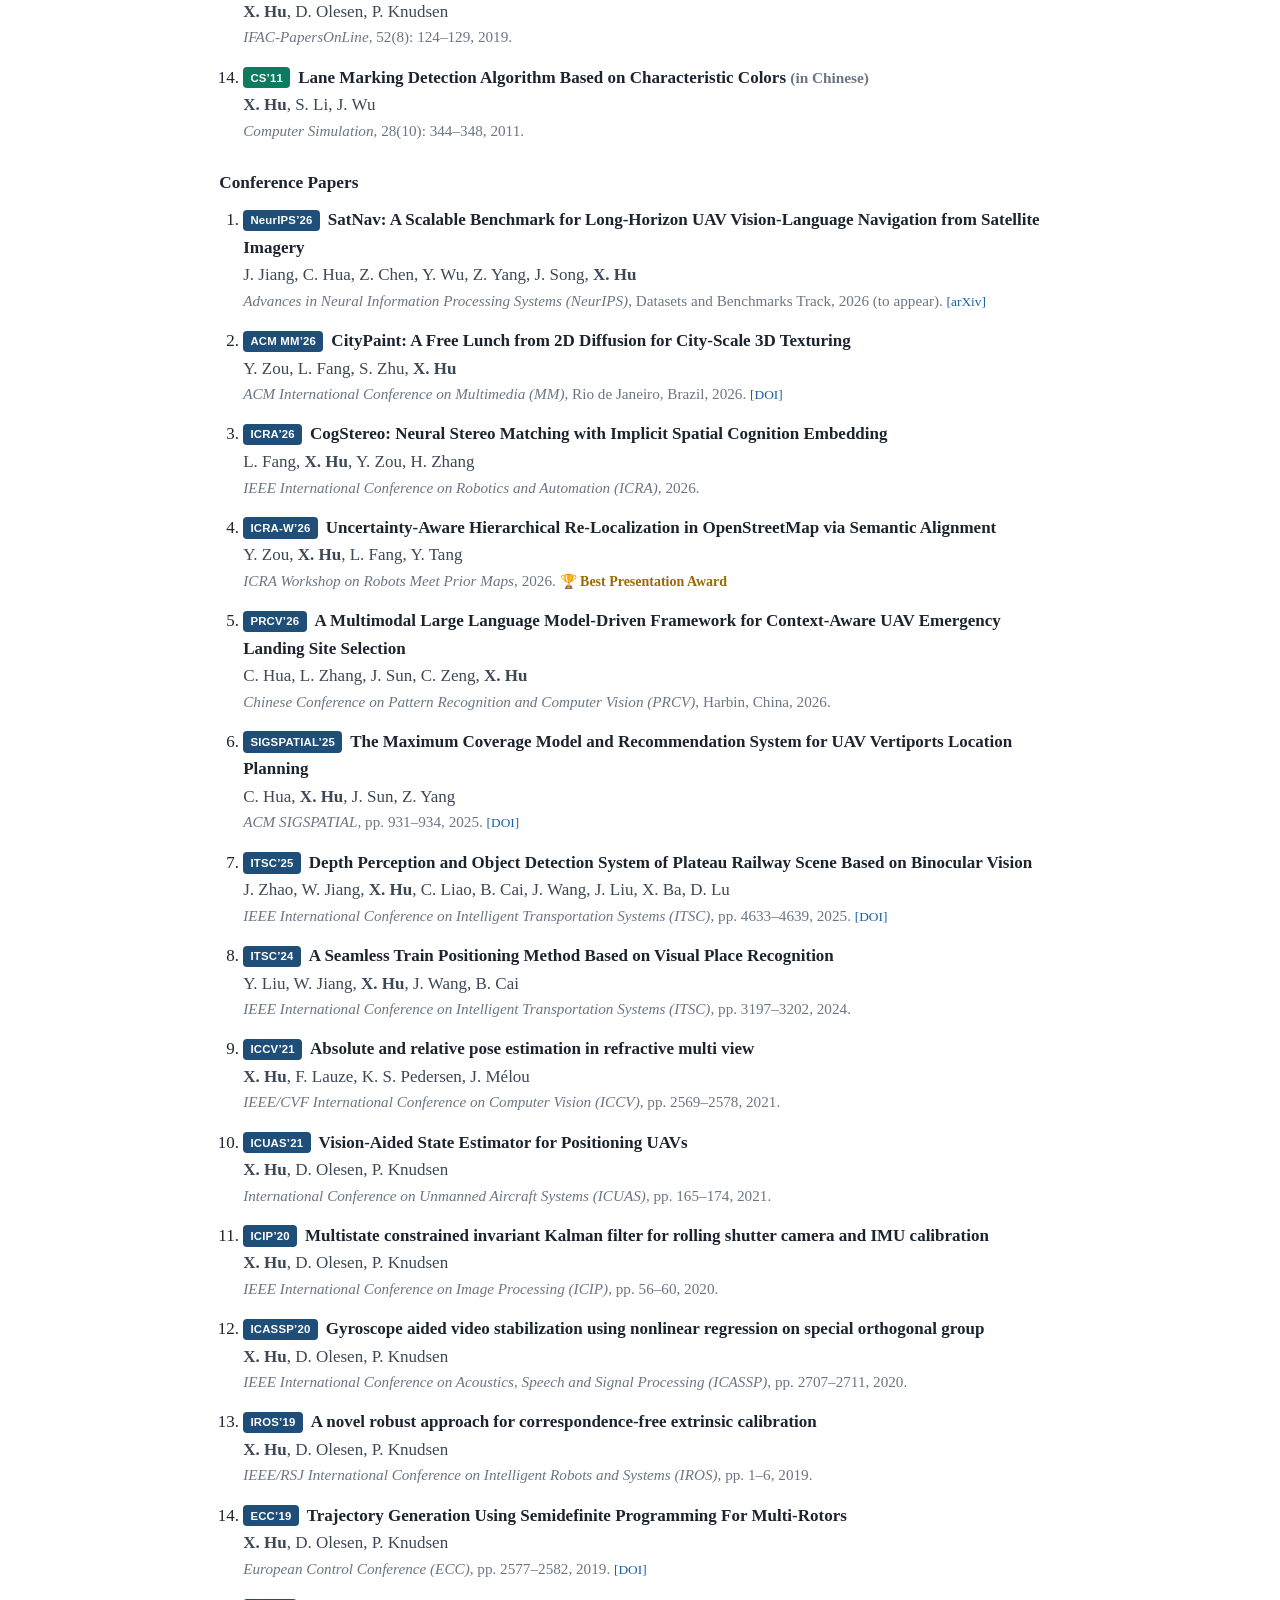
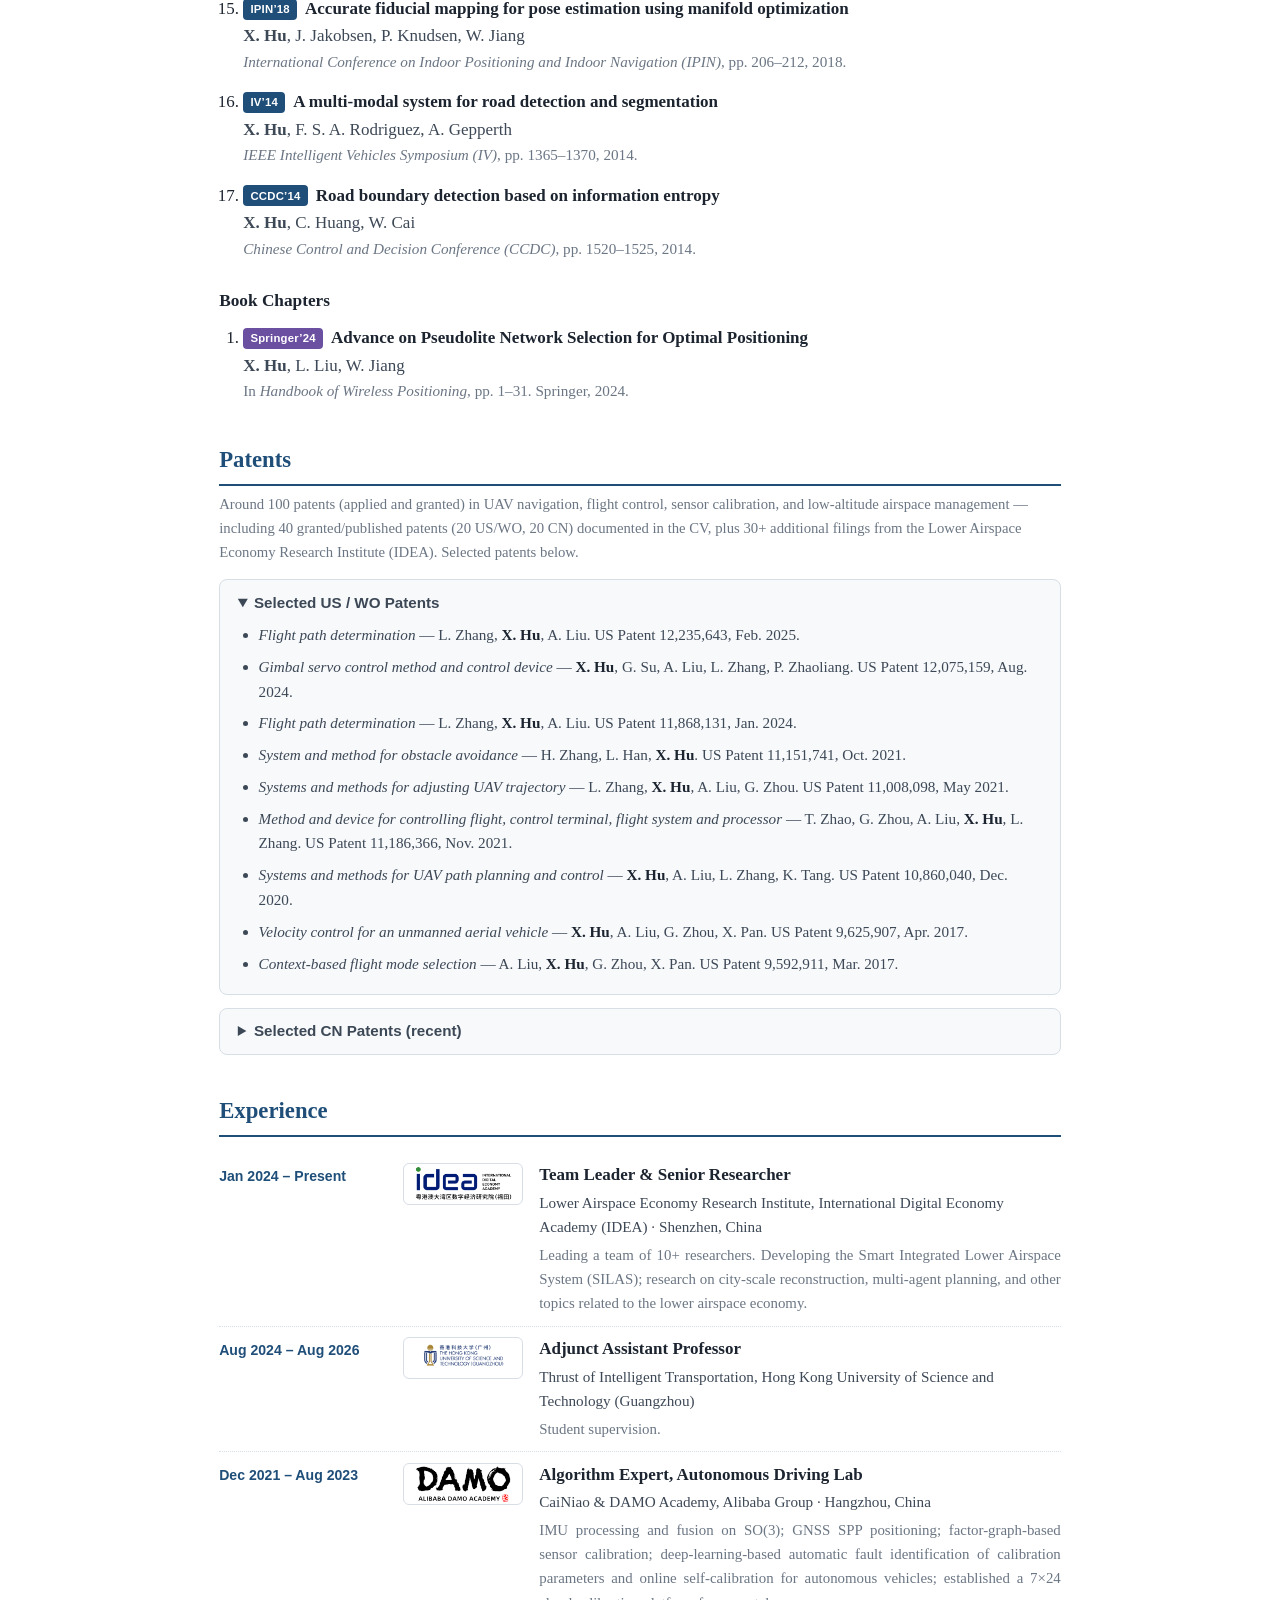
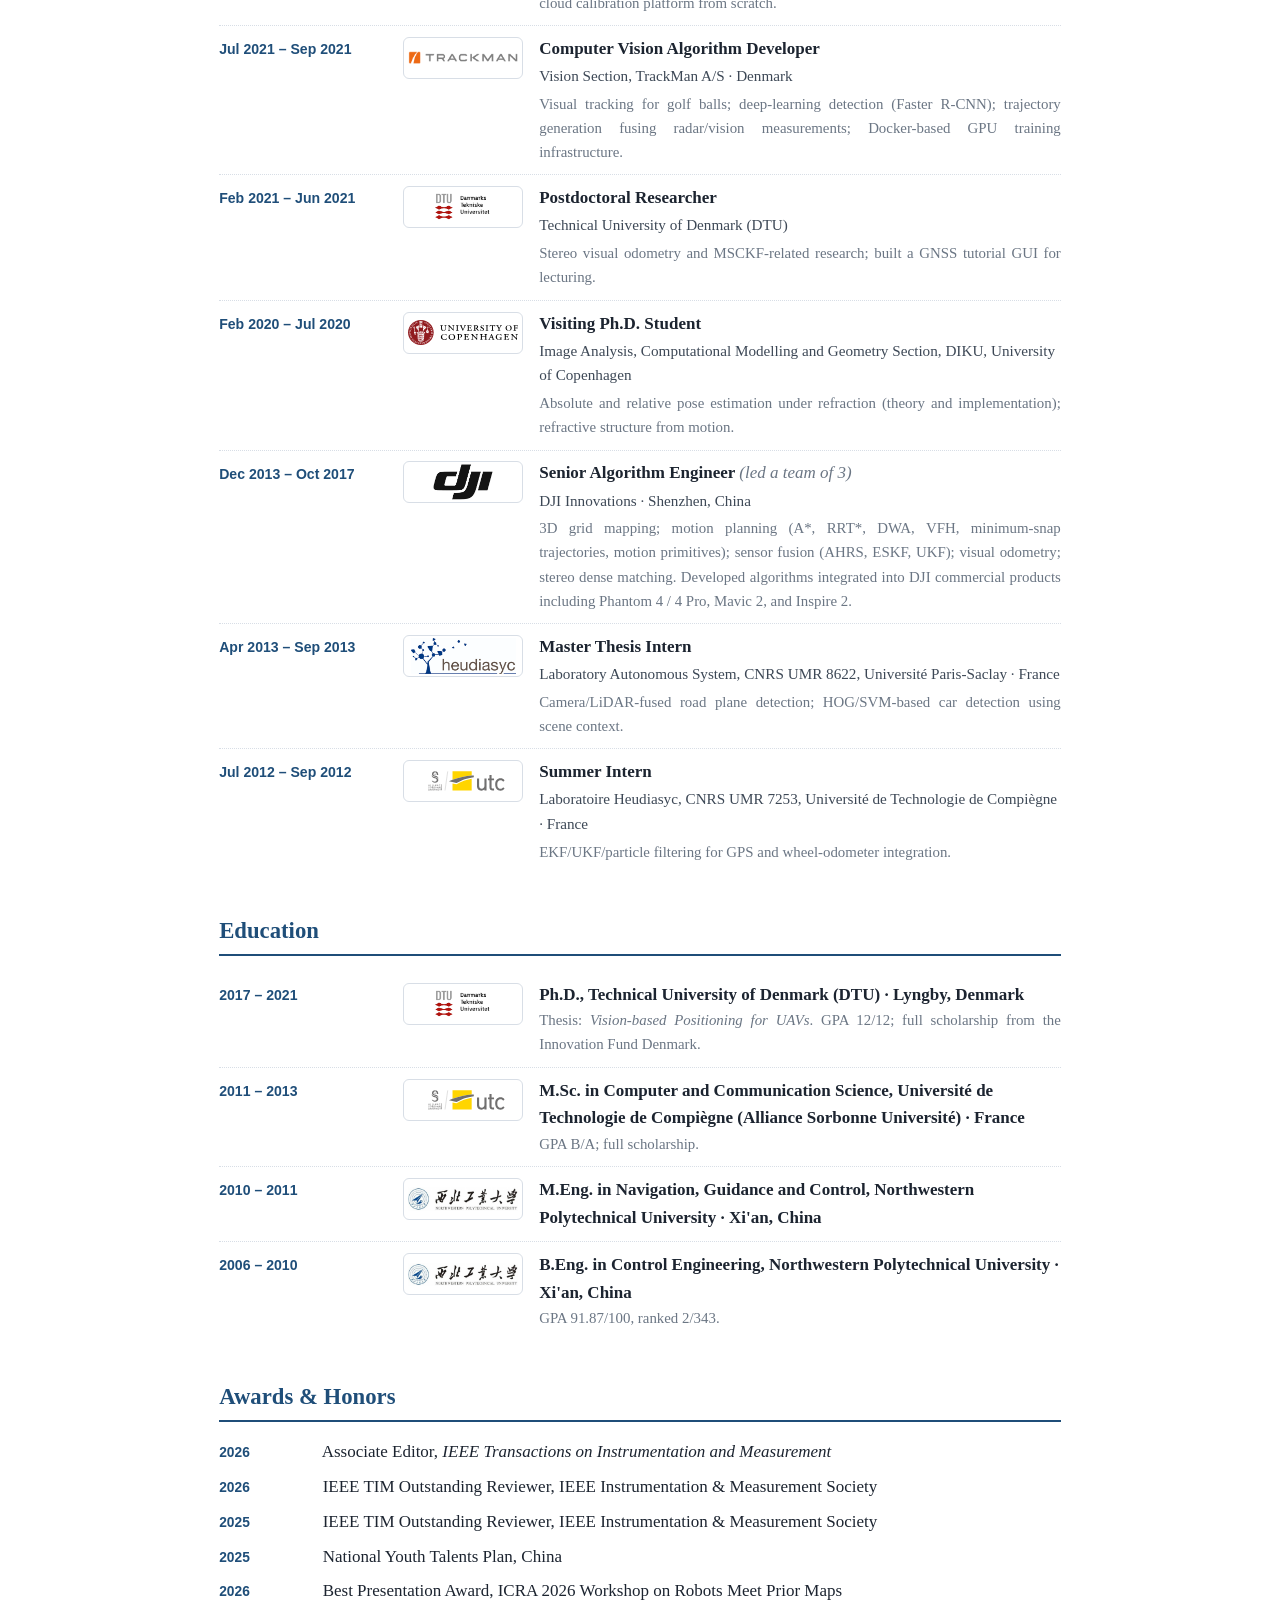
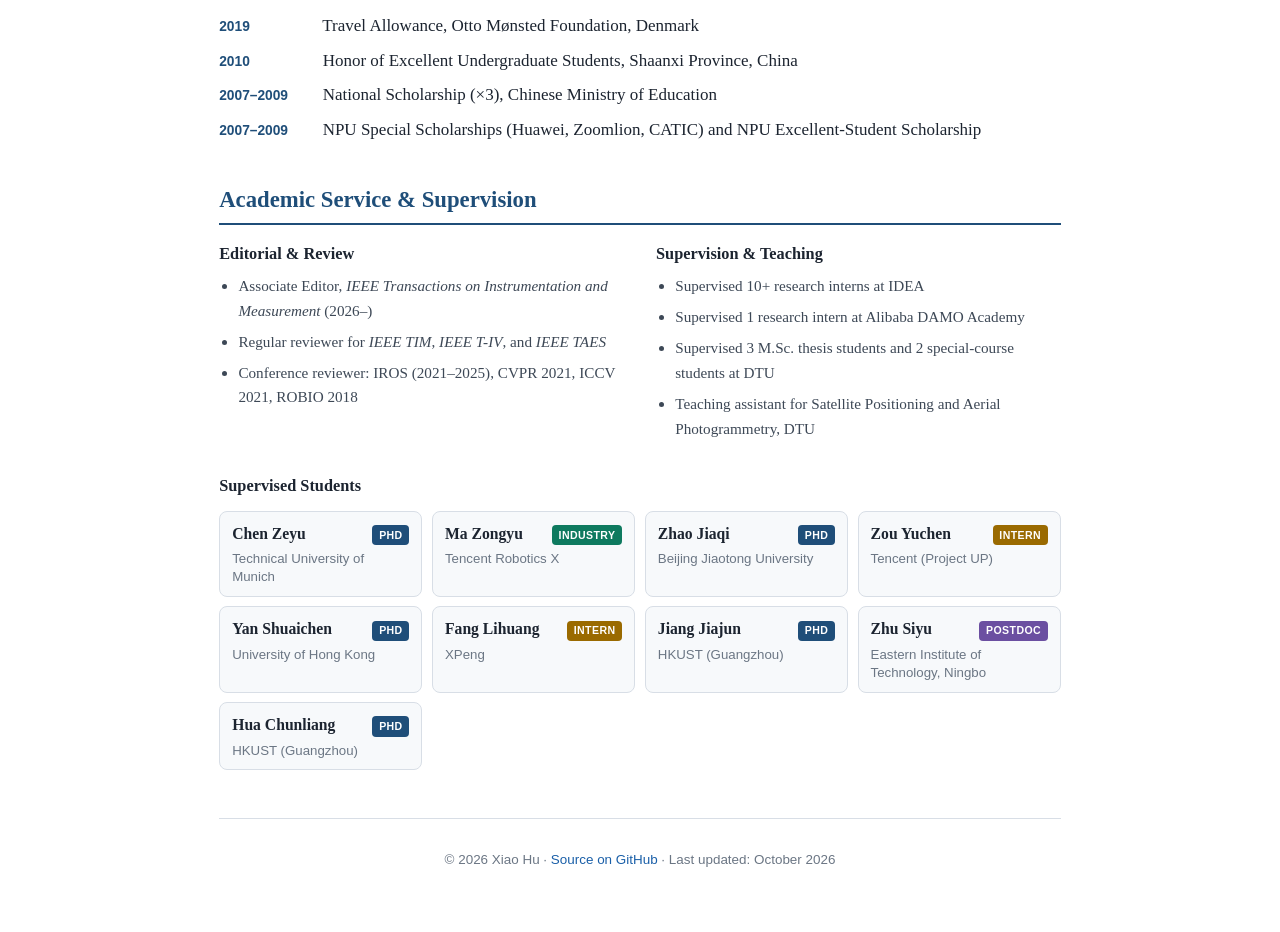
==== commit 3a89b772: "Hide CV download links (nav, header contact, patents note)" ====
--- a/index.html
+++ b/index.html
@@ -26,7 +26,6 @@
       <a href="#education">Education</a>
       <a href="#awards">Awards</a>
       <a href="#service">Service</a>
-      <a class="nav-cv" href="files/cv.pdf" target="_blank" rel="noopener">[CV]</a>
     </div>
   </div>
 </nav>
@@ -47,7 +46,6 @@
       <span class="contact-item"><svg viewBox="0 0 24 24" aria-hidden="true"><path d="M20 4H4c-1.1 0-1.99.9-1.99 2L2 18c0 1.1.9 2 2 2h16c1.1 0 2-.9 2-2V6c0-1.1-.9-2-2-2zm0 4l-8 5-8-5V6l8 5 8-5v2z"/></svg><a href="mailto:hux062303@gmail.com">hux062303<span style="display:none">-anti-spam-</span>@gmail.com</a></span>
     </p>
     <p class="contact">
-      <span class="contact-item"><a href="files/cv.pdf" target="_blank" rel="noopener"><svg viewBox="0 0 24 24" aria-hidden="true"><path d="M14 2H6c-1.1 0-1.99.9-1.99 2L4 20c0 1.1.89 2 1.99 2H18c1.1 0 2-.9 2-2V8l-6-6zm2 16H8v-2h8v2zm0-4H8v-2h8v2zm-3-5V3.5L18.5 9H13z"/></svg>Curriculum Vitae (PDF)</a></span>
       <span class="contact-item"><a href="https://scholar.google.com/citations?user=Ra7B_EoAAAAJ&amp;hl=en" target="_blank" rel="noopener"><svg viewBox="0 0 24 24" aria-hidden="true"><path d="M5 13.18v4L12 21l7-3.82v-4L12 17l-7-3.82zM12 3L1 9l11 6 9-4.91V17h2V9L12 3z"/></svg>Google Scholar</a></span>
       <span class="contact-item"><a href="https://github.com/xiahaa" target="_blank" rel="noopener"><svg viewBox="0 0 24 24" aria-hidden="true"><path d="M12 0c-6.626 0-12 5.373-12 12 0 5.302 3.438 9.8 8.207 11.387.599.111.793-.261.793-.577v-2.234c-3.338.726-4.033-1.416-4.033-1.416-.546-1.387-1.333-1.756-1.333-1.756-1.089-.745.083-.729.083-.729 1.205.084 1.839 1.237 1.839 1.237 1.07 1.834 2.807 1.304 3.492.997.107-.775.418-1.305.762-1.604-2.665-.305-5.467-1.334-5.467-5.931 0-1.311.469-2.381 1.236-3.221-.124-.303-.535-1.524.117-3.176 0 0 1.008-.322 3.301 1.23.957-.266 1.983-.399 3.003-.404 1.02.005 2.047.138 3.006.404 2.291-1.552 3.297-1.23 3.297-1.23.653 1.653.242 2.874.118 3.176.77.84 1.235 1.911 1.235 3.221 0 4.609-2.807 5.624-5.479 5.921.43.372.823 1.102.823 2.222v3.293c0 .319.192.694.801.576 4.765-1.589 8.199-6.086 8.199-11.386 0-6.627-5.373-12-12-12z"/></svg>GitHub</a></span>
       <span class="contact-item"><a href="https://www.linkedin.com/in/xiao-hu-9a213242/" target="_blank" rel="noopener"><svg viewBox="0 0 24 24" aria-hidden="true"><path d="M20.447 20.452h-3.554v-5.569c0-1.328-.027-3.037-1.852-3.037-1.853 0-2.136 1.445-2.136 2.939v5.667H9.351V9h3.414v1.561h.046c.477-.9 1.637-1.85 3.37-1.85 3.601 0 4.267 2.37 4.267 5.455v6.286zM5.337 7.433c-1.144 0-2.063-.926-2.063-2.065 0-1.138.92-2.063 2.063-2.063 1.14 0 2.064.925 2.064 2.063 0 1.139-.925 2.065-2.064 2.065zm1.782 13.019H3.555V9h3.564v11.452zM22.225 0H1.771C.792 0 0 .774 0 1.729v20.542C0 23.227.792 24 1.771 24h20.451C23.2 24 24 23.227 24 22.271V1.729C24 .774 23.2 0 22.225 0z"/></svg>LinkedIn</a></span>
@@ -303,7 +301,7 @@
   <!-- ================= Patents ================= -->
   <section id="patents" class="section">
     <h2>Patents</h2>
-    <p class="section-note">Around 100 patents (applied and granted) in UAV navigation, flight control, sensor calibration, and low-altitude airspace management — including 40 granted/published patents (20 US/WO, 20 CN) documented in the CV, plus 30+ additional filings from the Lower Airspace Economy Research Institute (IDEA). Selected patents below — see the <a href="files/cv.pdf" target="_blank" rel="noopener">CV</a> for the documented list.</p>
+    <p class="section-note">Around 100 patents (applied and granted) in UAV navigation, flight control, sensor calibration, and low-altitude airspace management — including 40 granted/published patents (20 US/WO, 20 CN) documented in the CV, plus 30+ additional filings from the Lower Airspace Economy Research Institute (IDEA). Selected patents below.</p>
 
     <details class="patent-group" open>
       <summary><strong>Selected US / WO Patents</strong></summary>
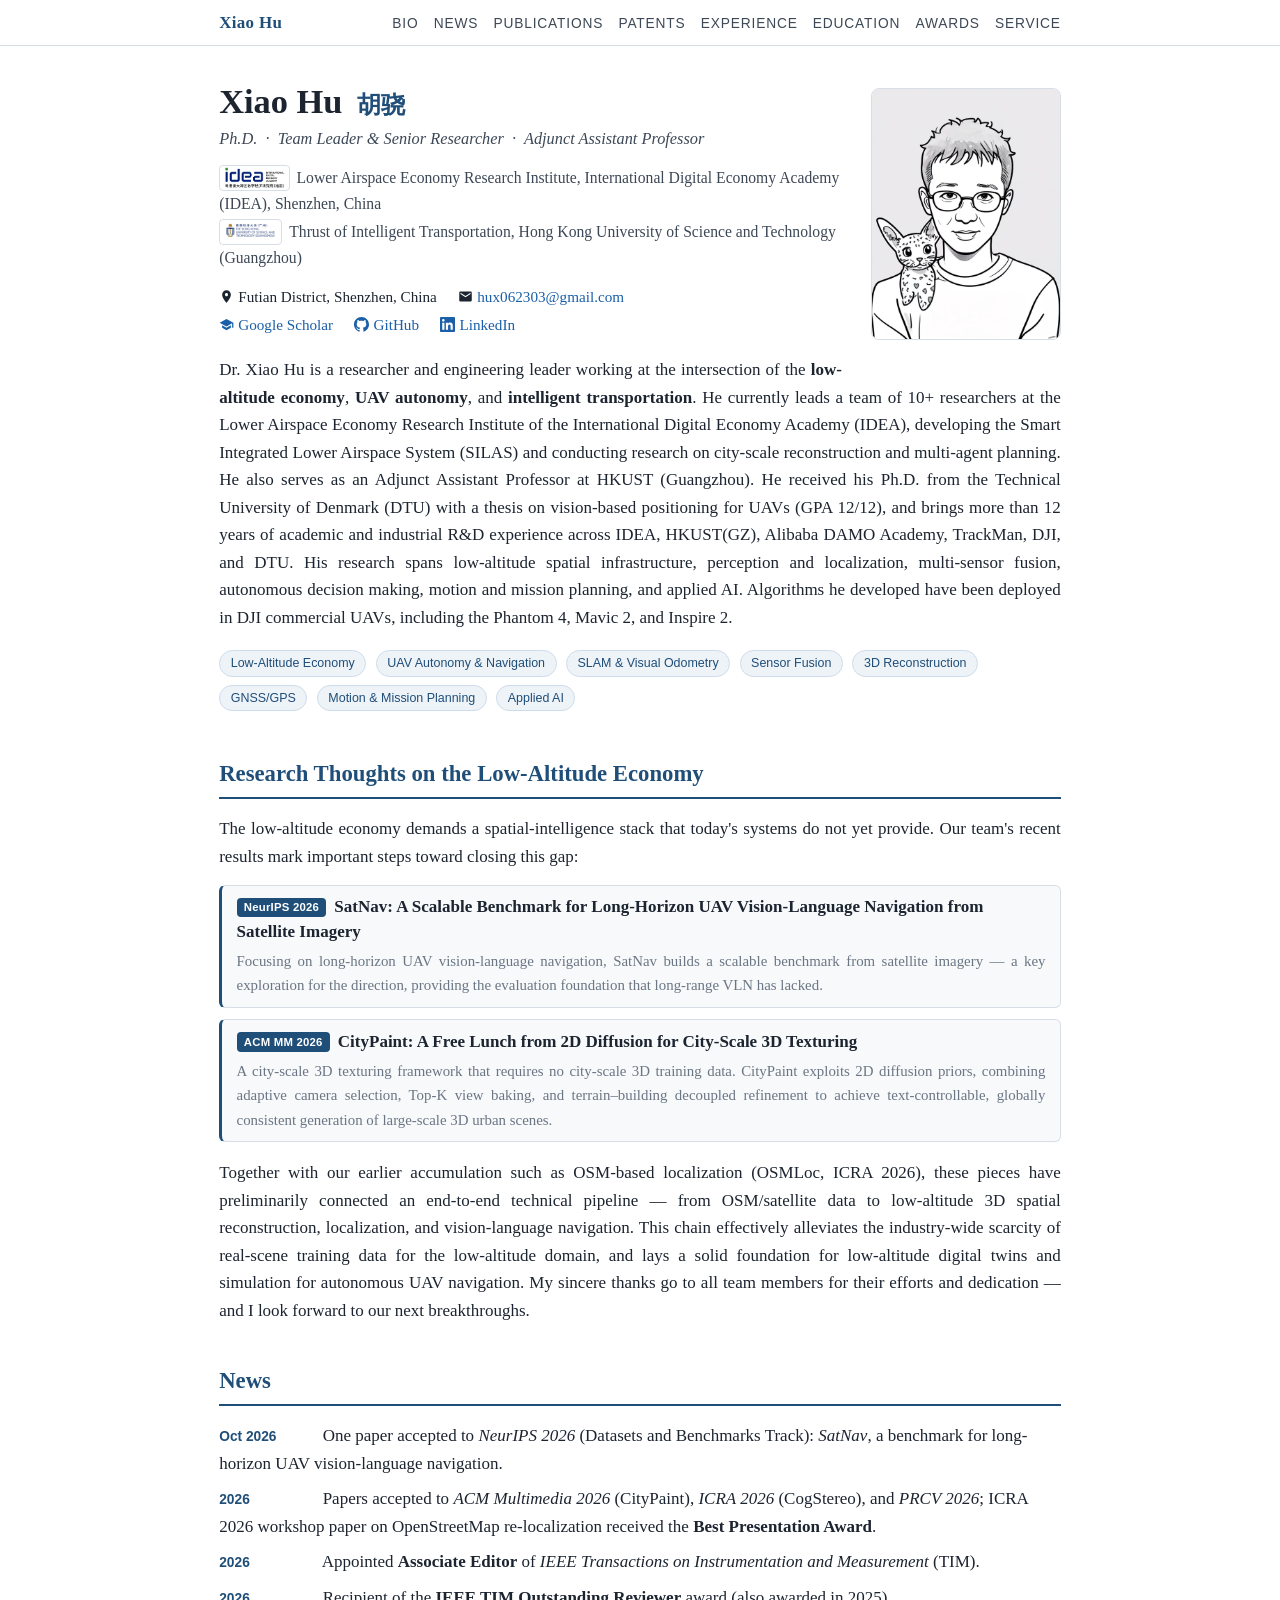
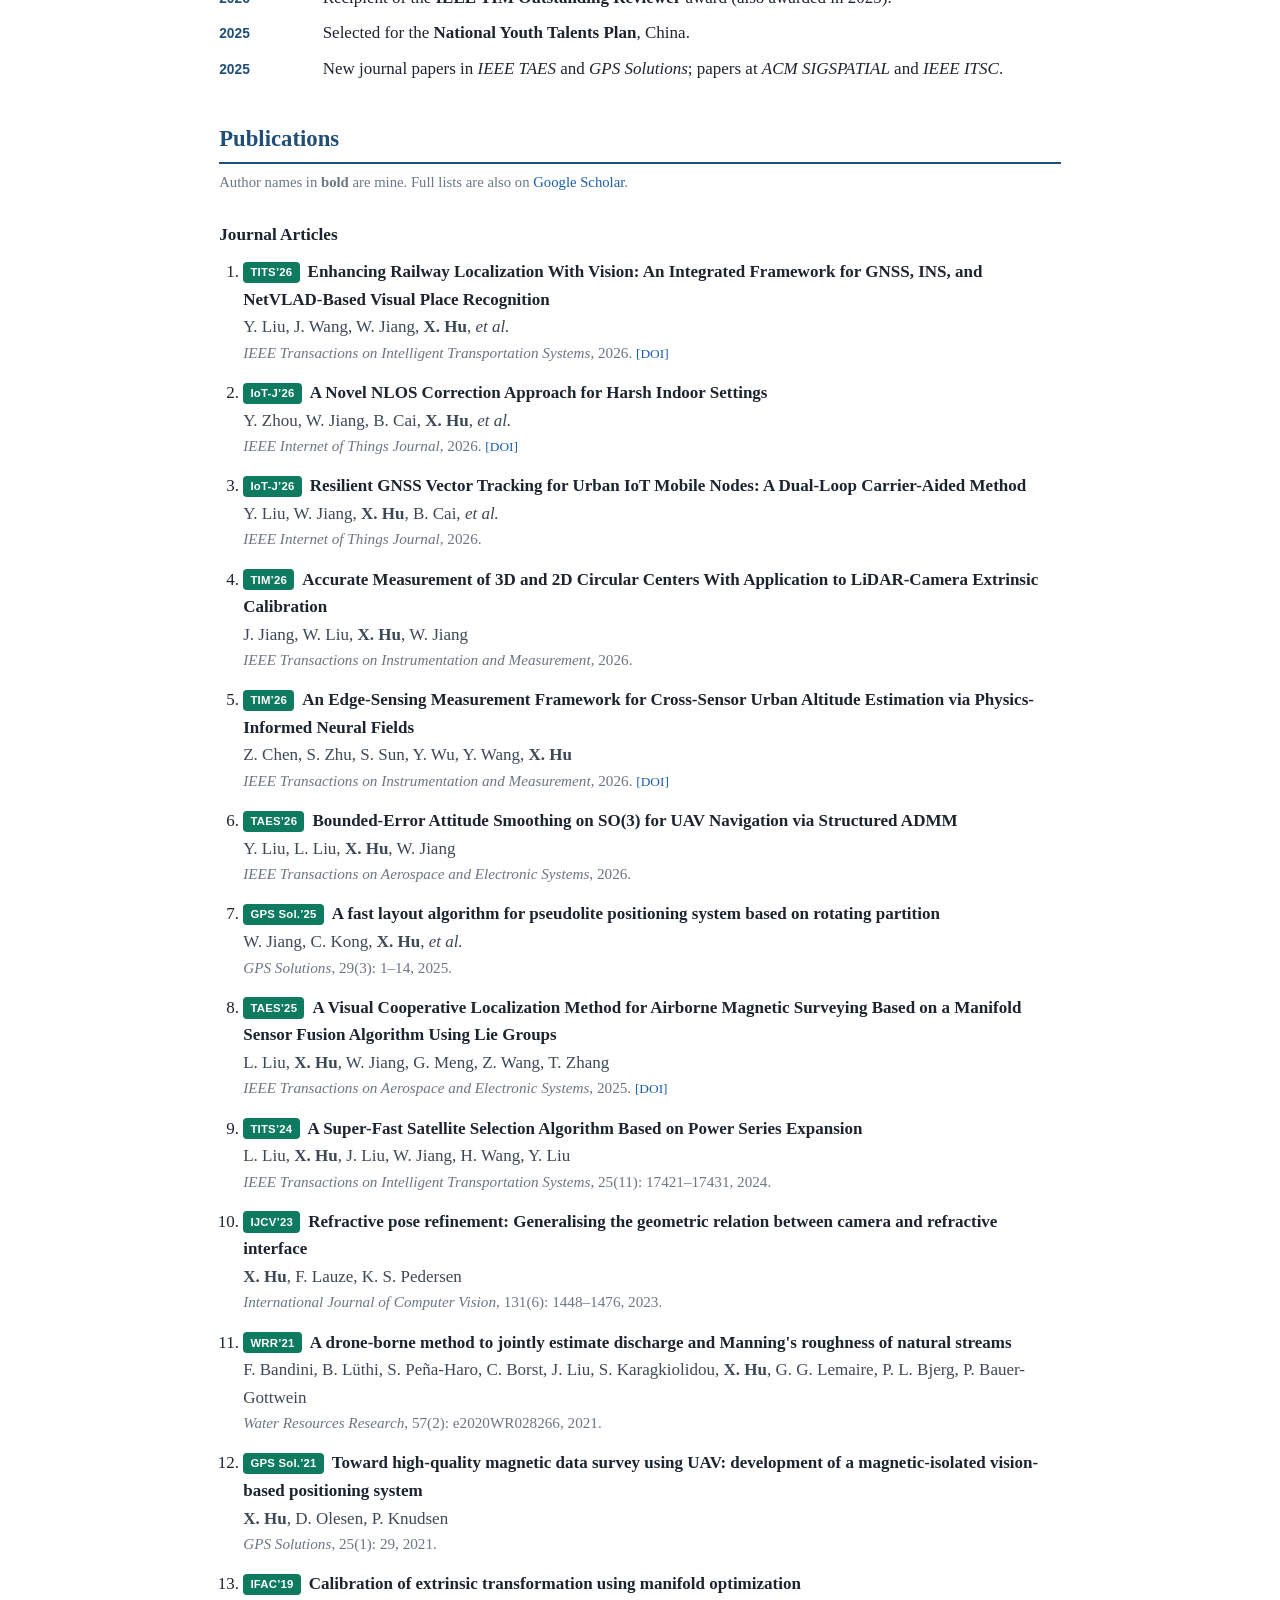
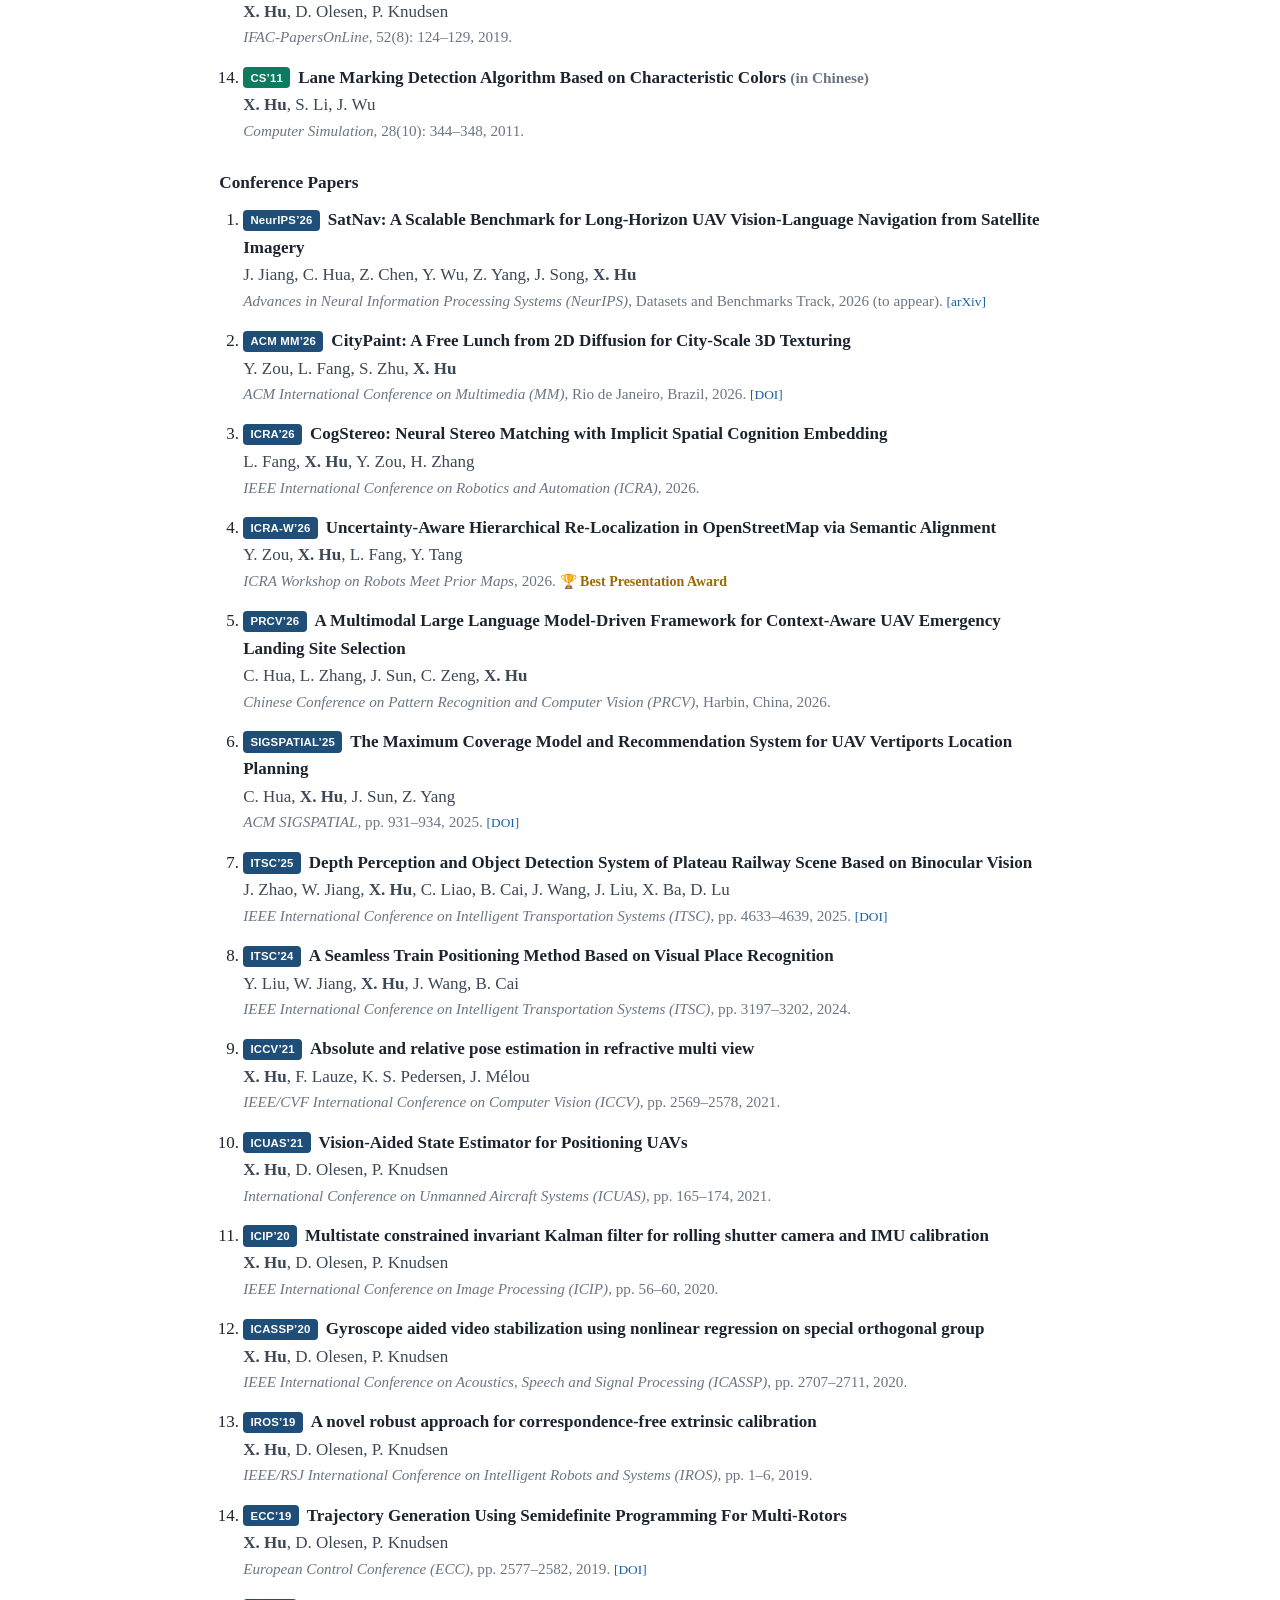
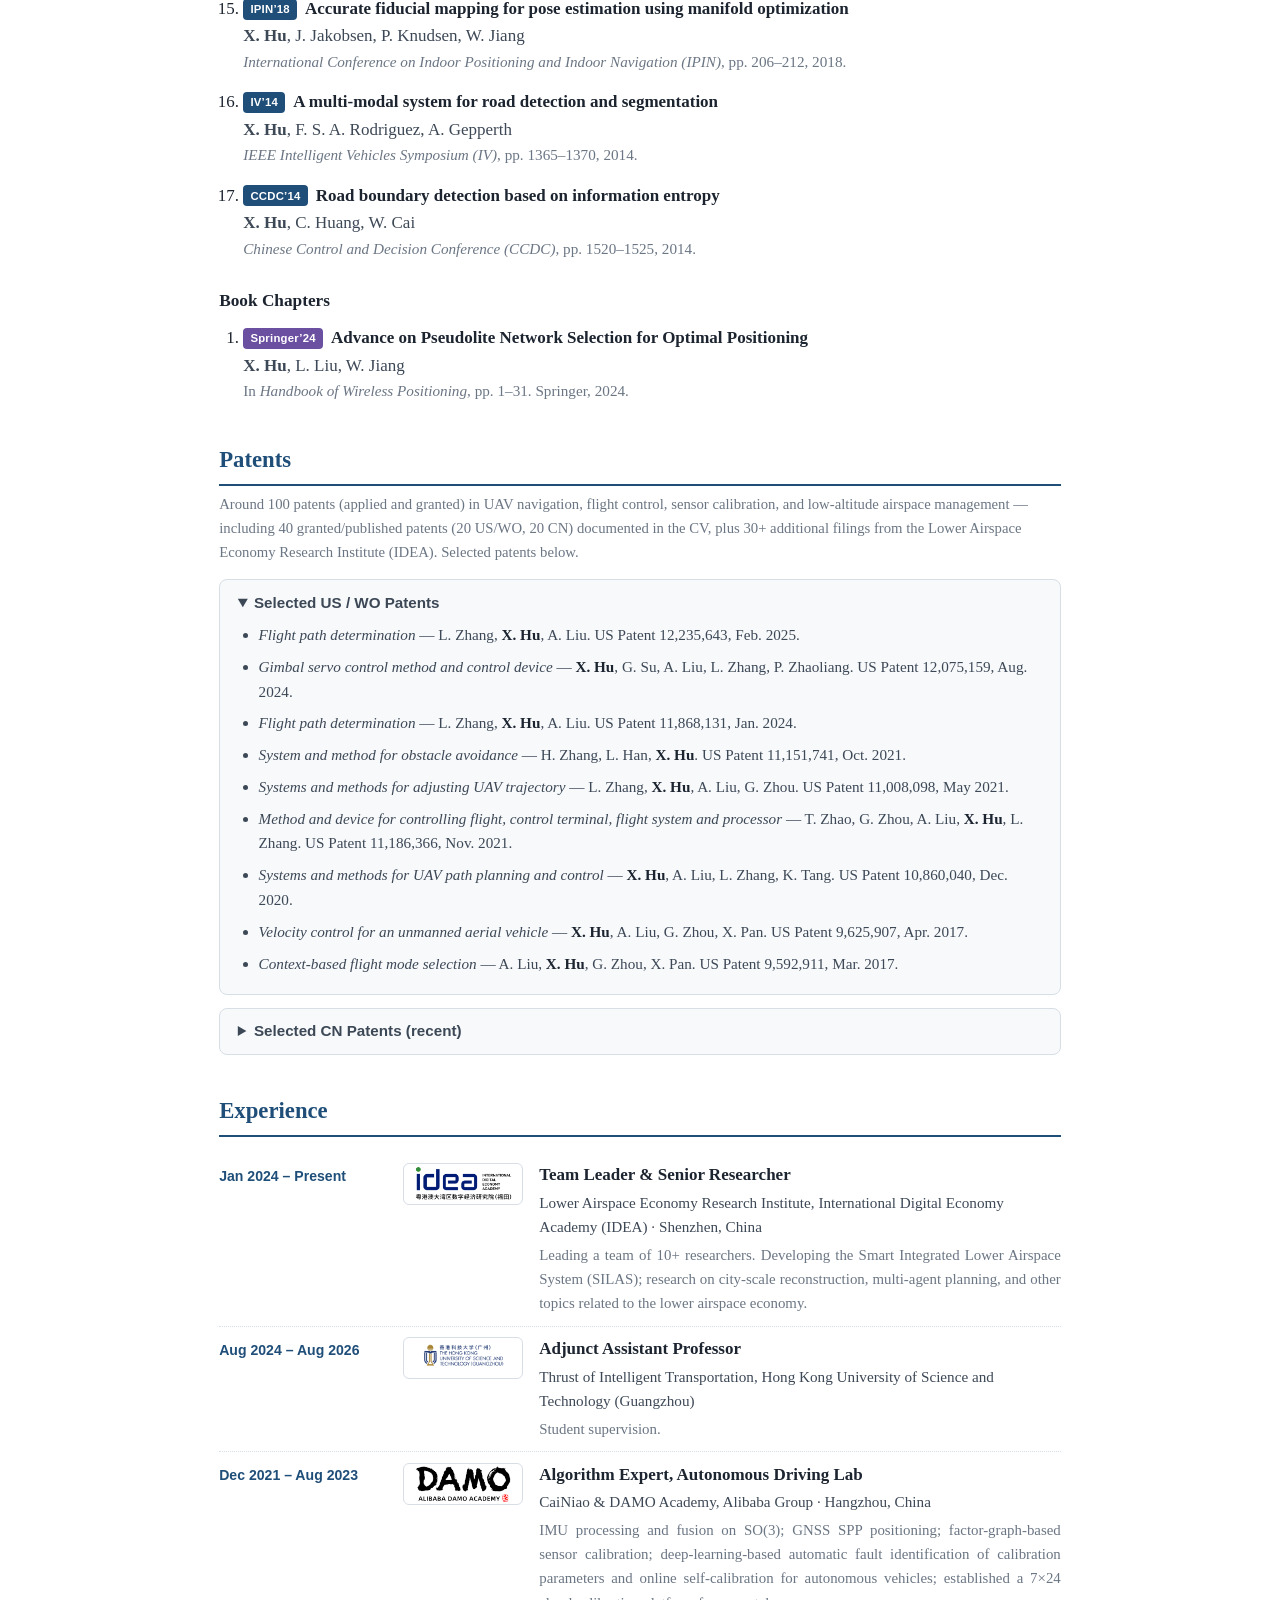
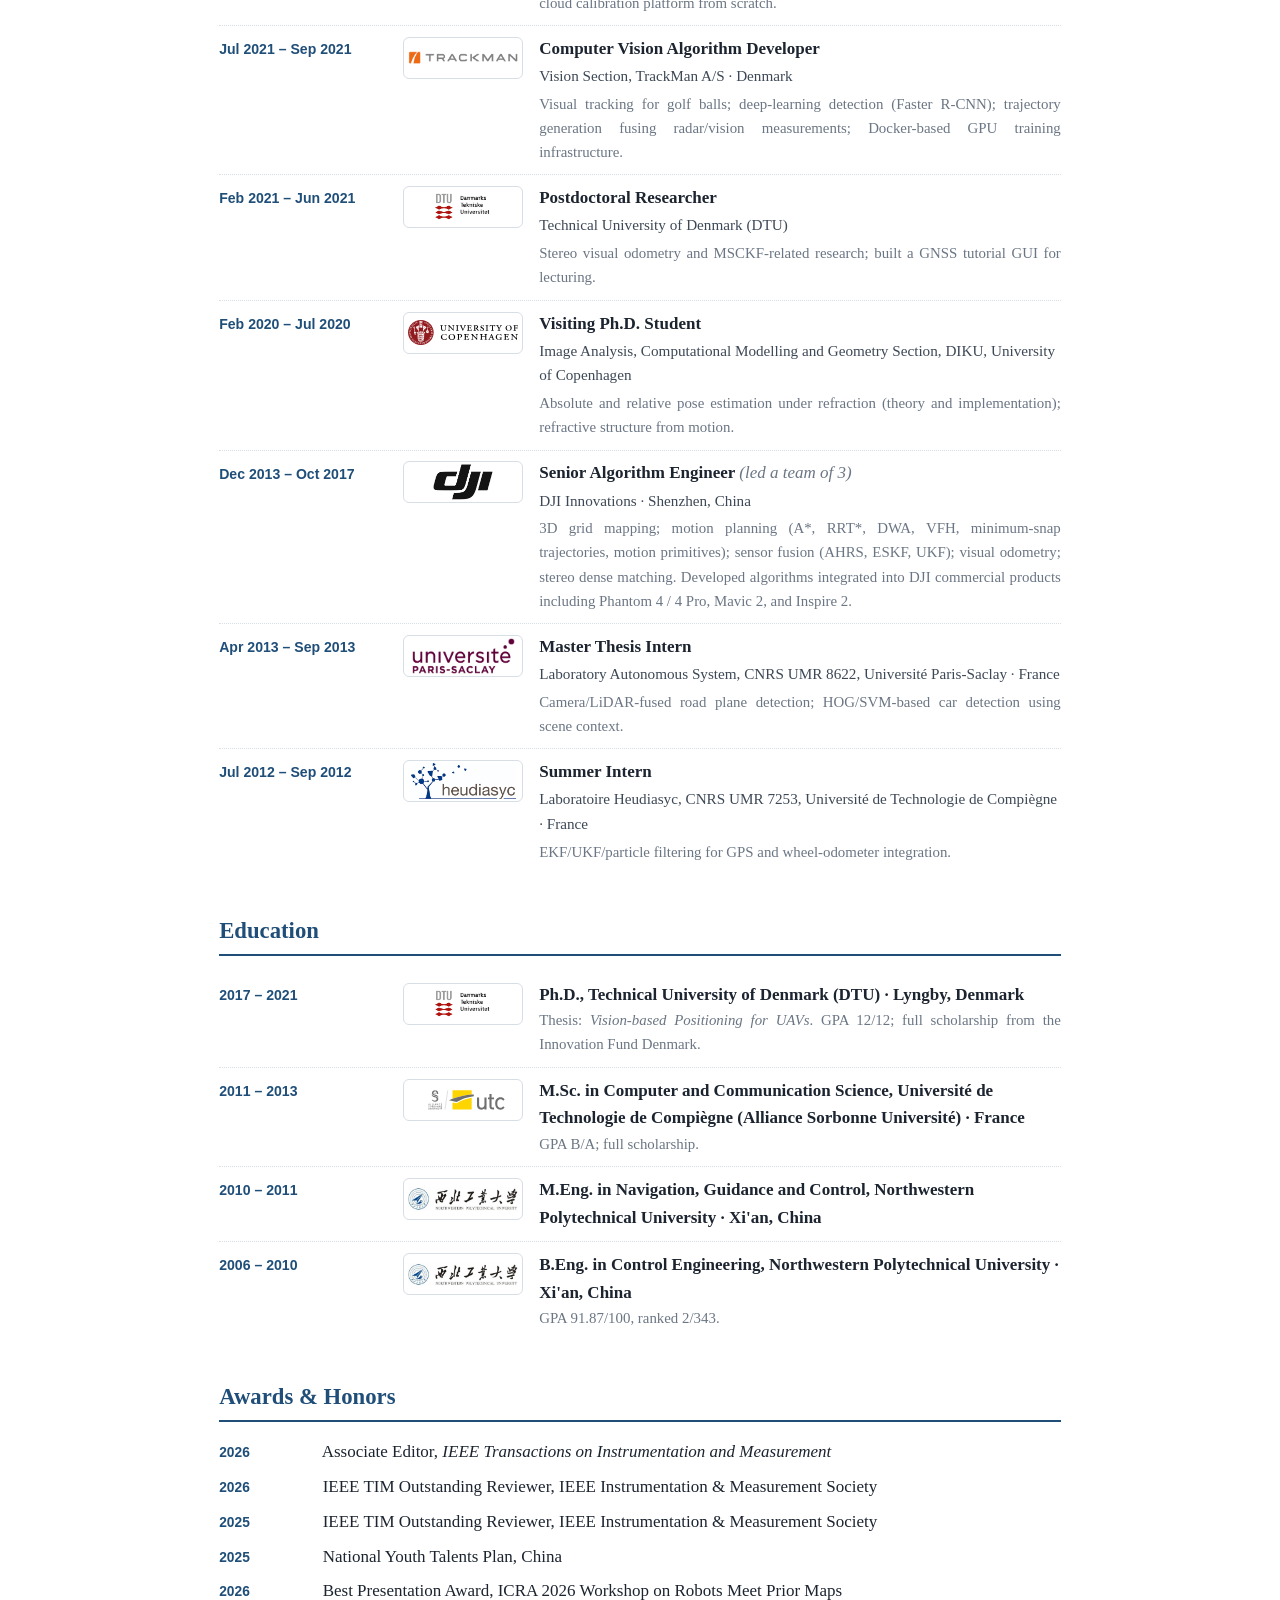
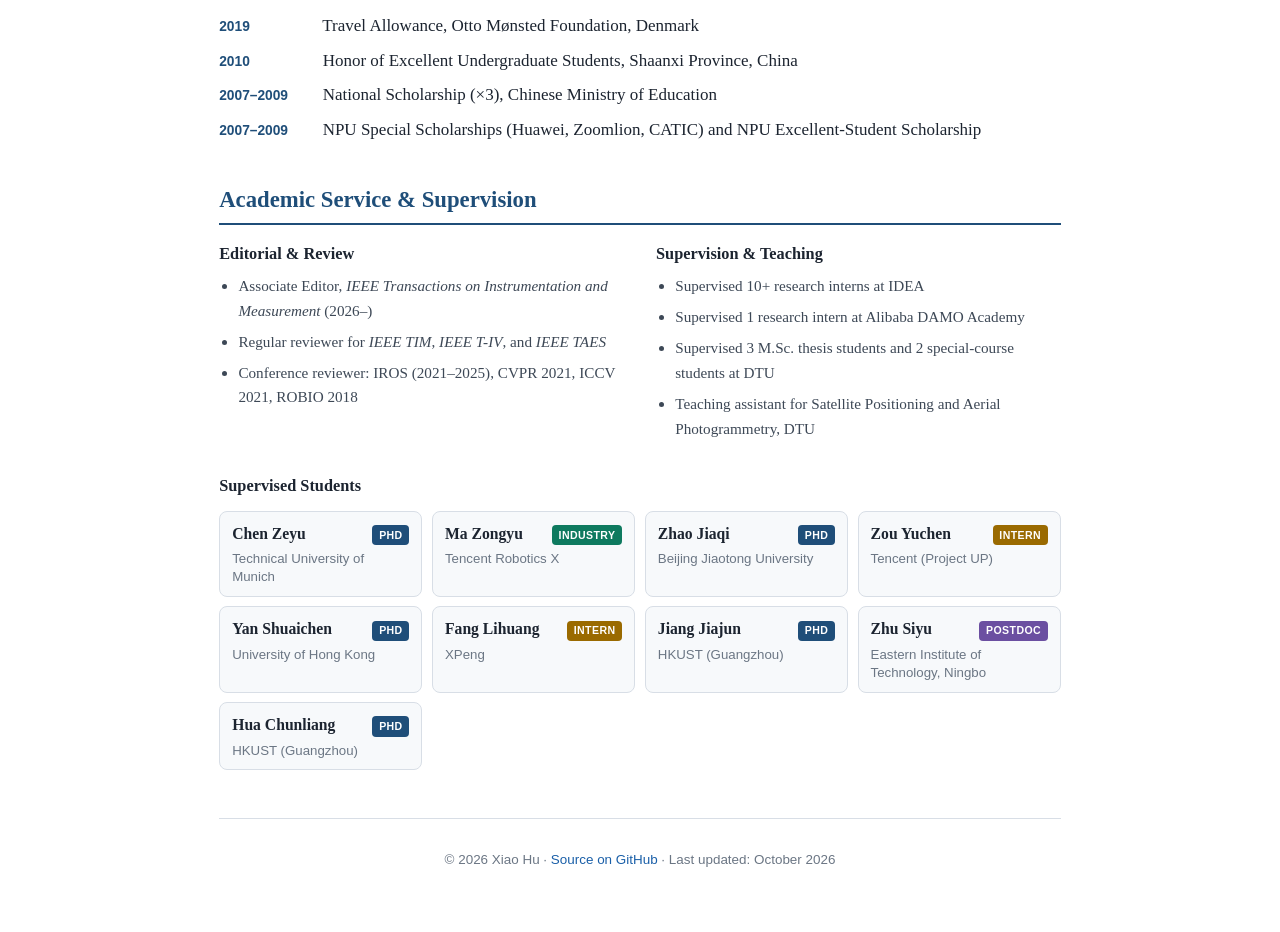
==== commit db414dae: "Swap internship logos: Paris-Saclay for Master Thesis Intern, CNRS for Summer Intern" ====
--- a/index.html
+++ b/index.html
@@ -405,7 +405,7 @@
       </li>
       <li>
         <div class="when">Apr 2013 – Sep 2013</div>
-        <img class="org-logo" src="images/logos/cnrs.png" alt="" loading="lazy">
+        <img class="org-logo" src="images/logos/paris-saclay.png" alt="" loading="lazy">
         <div class="what">
           <div class="title">Master Thesis Intern</div>
           <div class="org">Laboratory Autonomous System, CNRS UMR 8622, Université Paris-Saclay · France</div>
@@ -414,7 +414,7 @@
       </li>
       <li>
         <div class="when">Jul 2012 – Sep 2012</div>
-        <img class="org-logo" src="images/logos/utc.svg" alt="" loading="lazy">
+        <img class="org-logo" src="images/logos/cnrs.png" alt="" loading="lazy">
         <div class="what">
           <div class="title">Summer Intern</div>
           <div class="org">Laboratoire Heudiasyc, CNRS UMR 7253, Université de Technologie de Compiègne · France</div>
